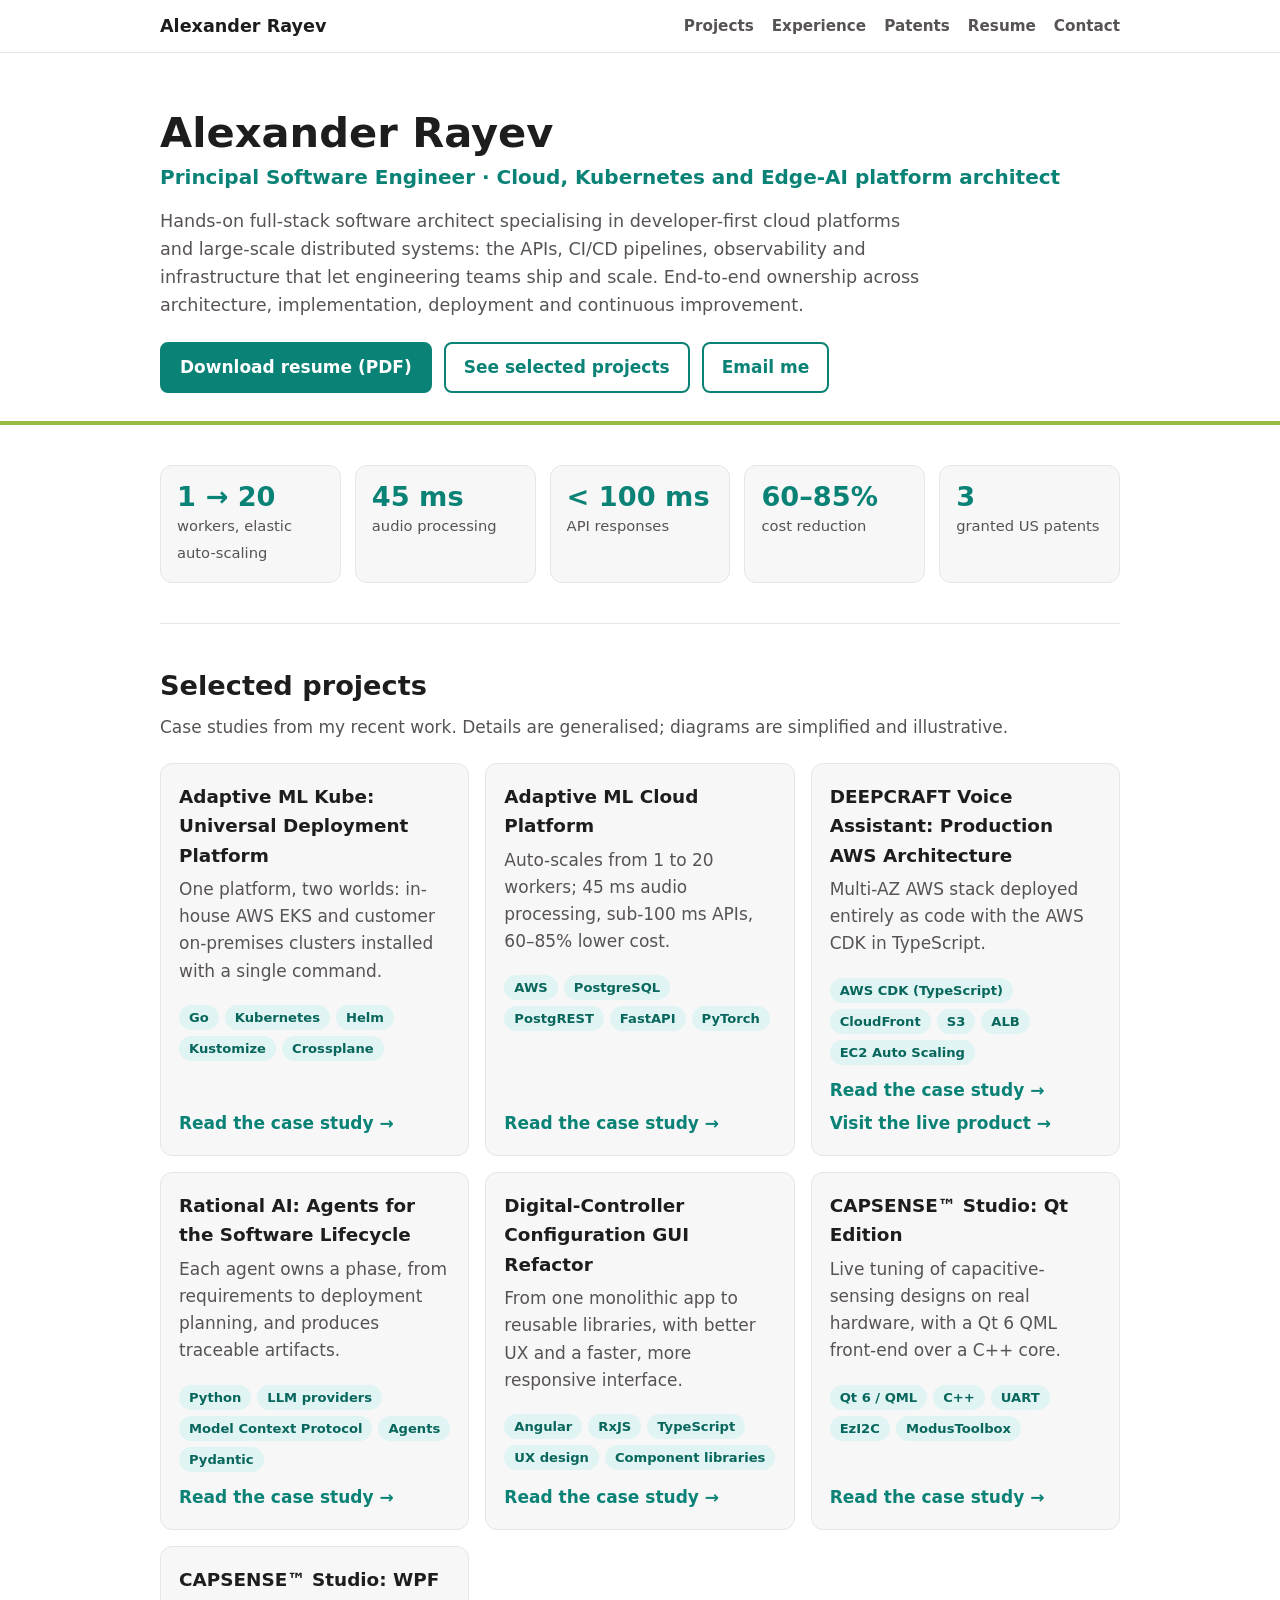
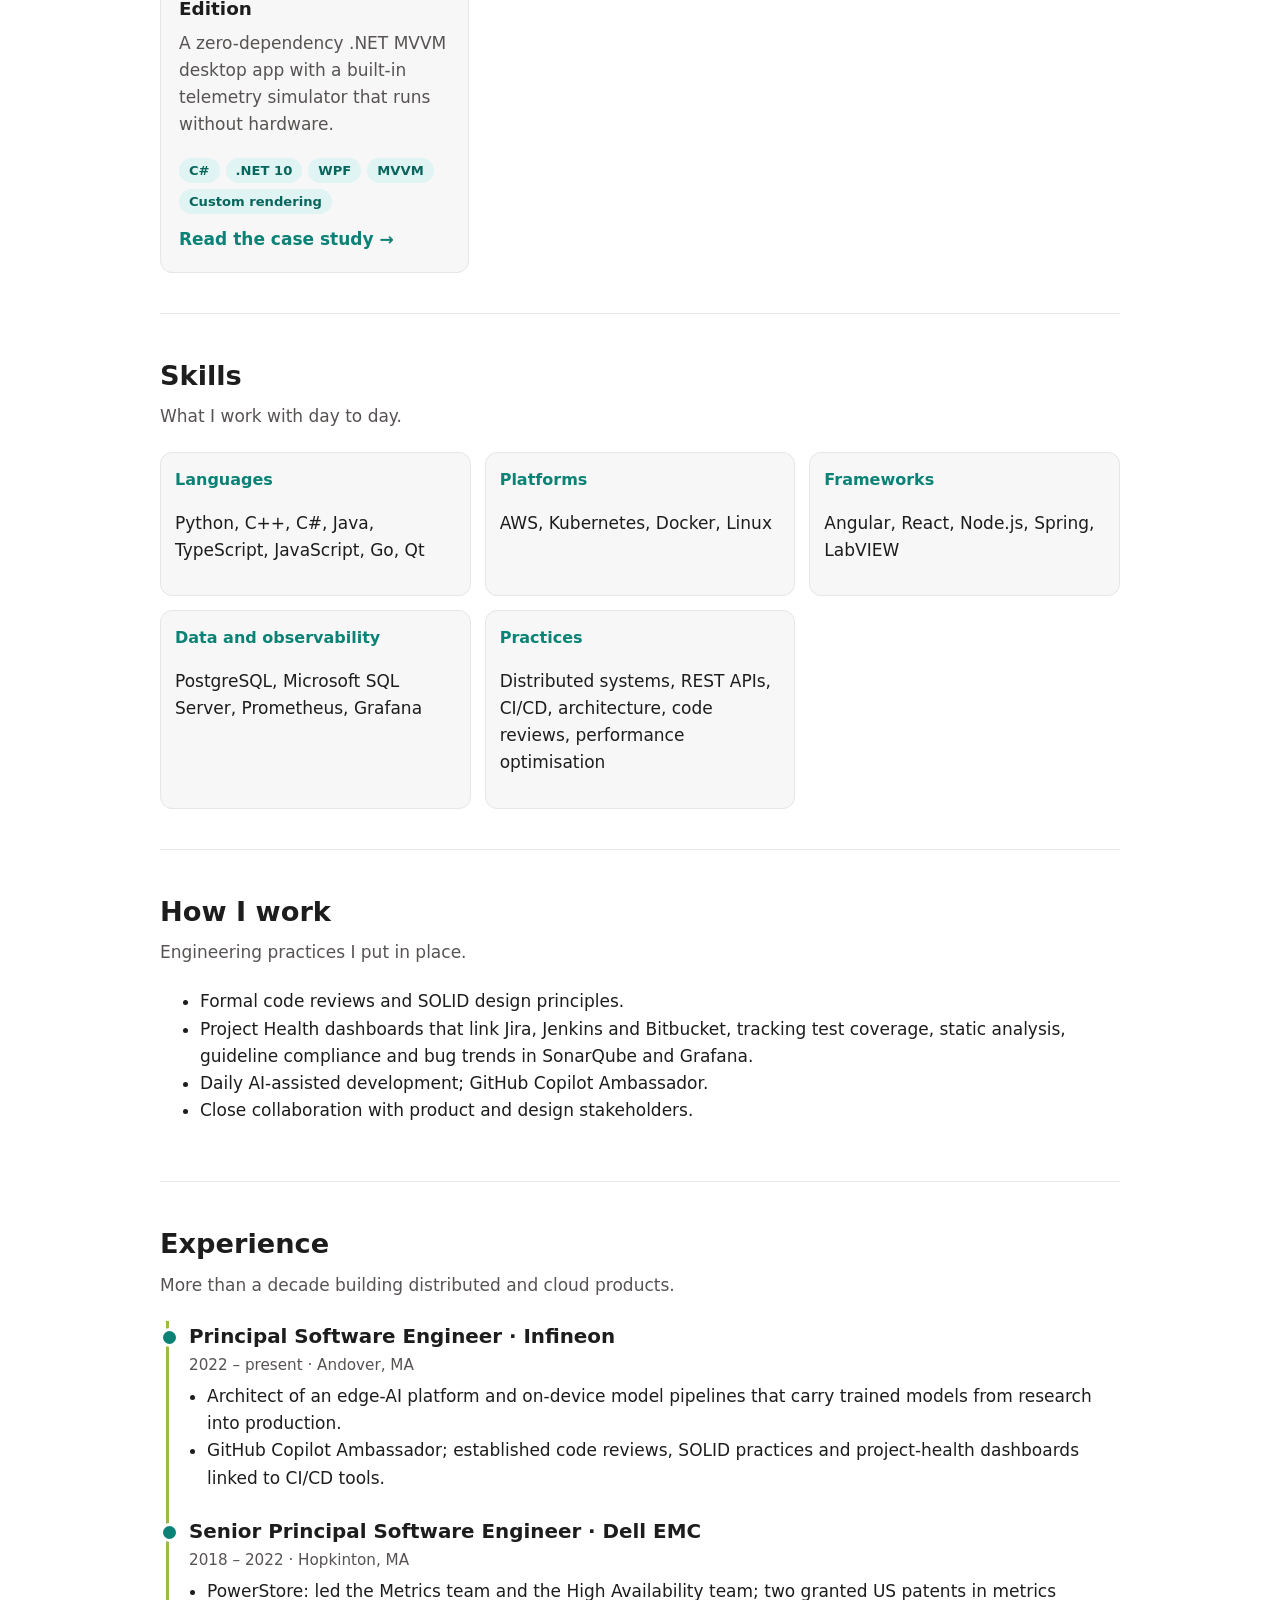
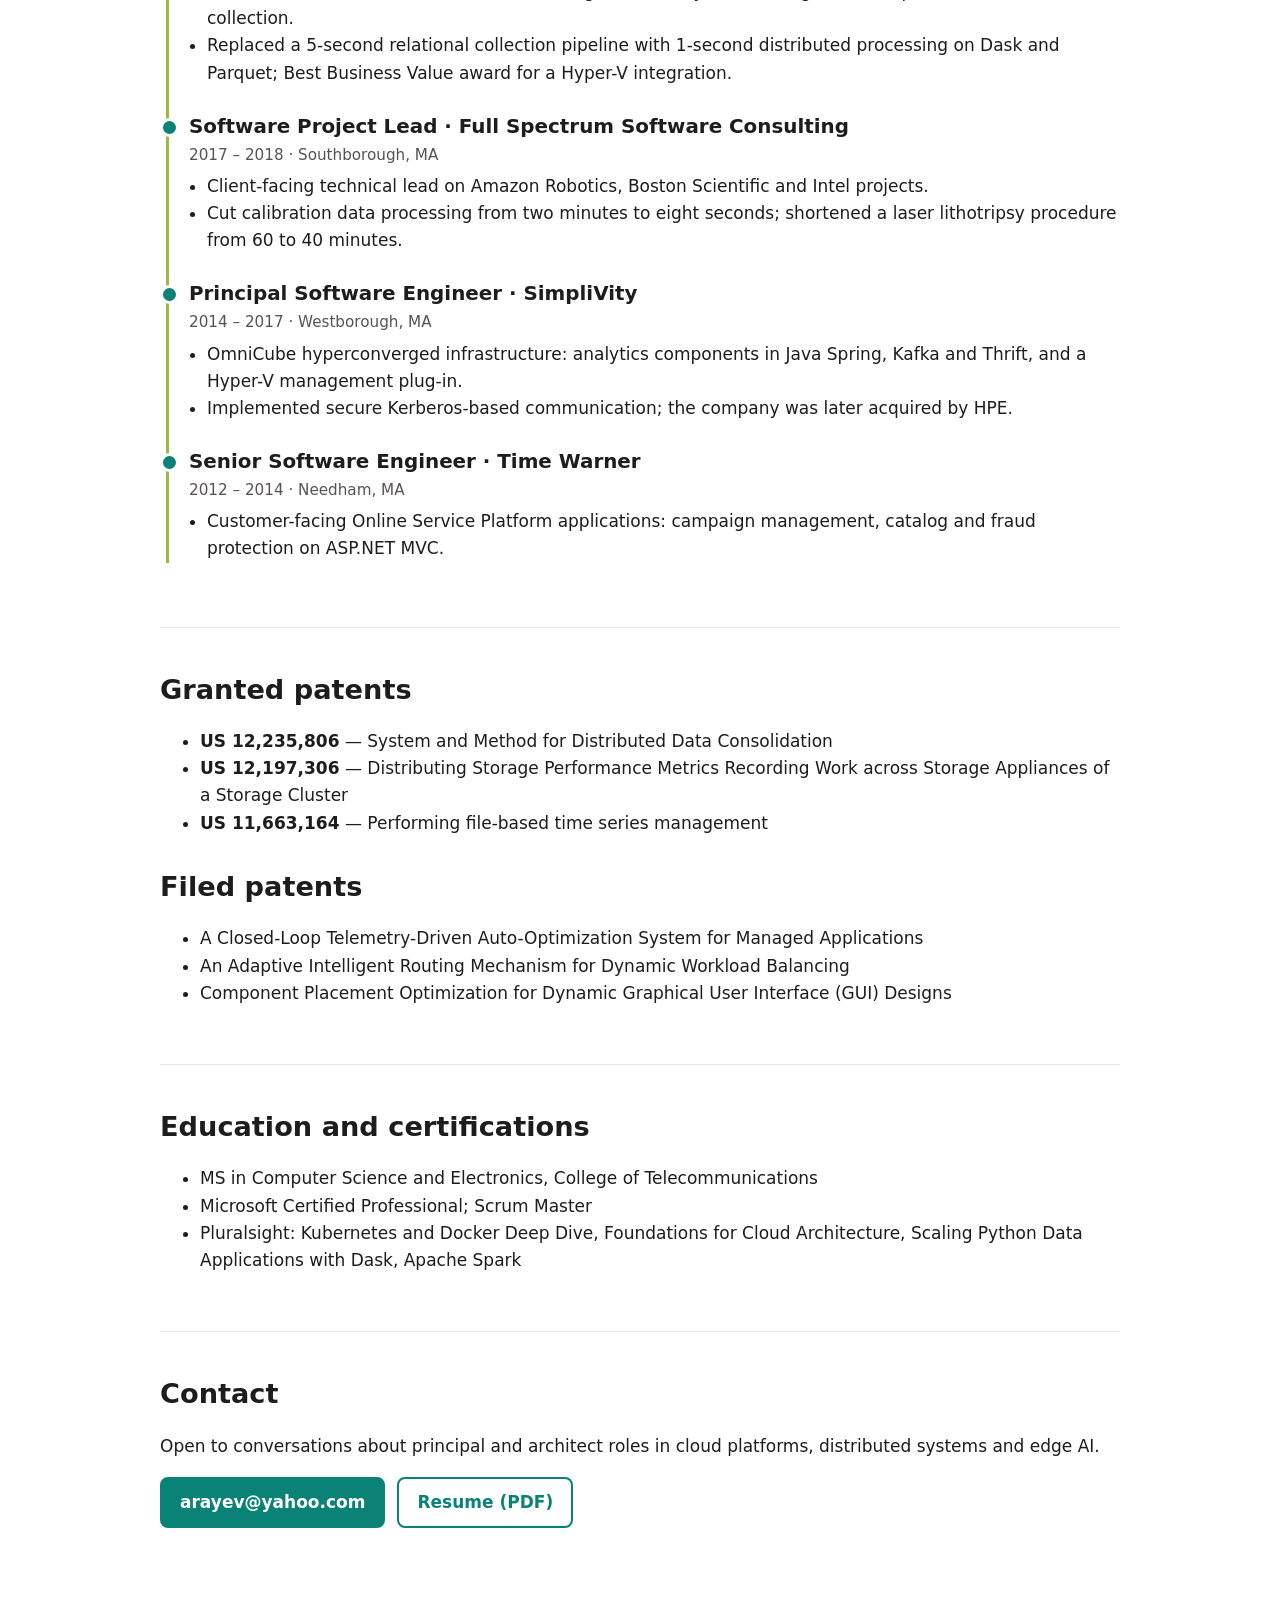
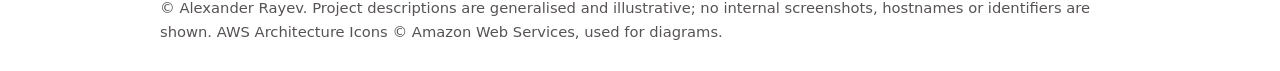
==== index.html @ 29825915 "Add CAPSENSE Studio Qt and WPF case studies Co-authored-by: Copilot <223556219+Copilot@users.noreply" ====
<!doctype html>
<html lang="en"><head><meta charset="utf-8"><meta name="viewport" content="width=device-width,initial-scale=1">
<title>Alexander Rayev | Portfolio</title><meta name="description" content="Portfolio of Alexander Rayev, principal software engineer: cloud, Kubernetes and edge-AI platforms.">
<link rel="stylesheet" href="assets/style.css"></head>
<body><header class="site"><div class="wrap"><a class="brand" href="index.html">Alexander Rayev</a><nav aria-label="Main"><a href="index.html#projects">Projects</a><a href="index.html#experience">Experience</a><a href="index.html#patents">Patents</a><a href="docs/Alexander-Rayev-Resume.pdf">Resume</a><a href="index.html#contact">Contact</a></nav></div></header>

<div class="hero"><div class="wrap"><h1>Alexander Rayev</h1><p class="role">Principal Software Engineer &middot; Cloud, Kubernetes and Edge-AI platform architect</p>
<p class="lead">Hands-on full-stack software architect specialising in developer-first cloud platforms and large-scale distributed systems: the APIs, CI/CD pipelines, observability and infrastructure that let engineering teams ship and scale. End-to-end ownership across architecture, implementation, deployment and continuous improvement.</p>
<div class="btns"><a class="btn primary" href="docs/Alexander-Rayev-Resume.pdf">Download resume (PDF)</a><a class="btn secondary" href="#projects">See selected projects</a><a class="btn secondary" href="mailto:arayev@yahoo.com">Email me</a></div></div></div>
<main class="wrap">
<section aria-label="Highlights"><div class="stats">
<div class="stat"><b>1 &rarr; 20</b><span>workers, elastic auto-scaling</span></div><div class="stat"><b>45 ms</b><span>audio processing</span></div>
<div class="stat"><b>&lt; 100 ms</b><span>API responses</span></div><div class="stat"><b>60–85%</b><span>cost reduction</span></div><div class="stat"><b>3</b><span>granted US patents</span></div></div></section>
<section id="projects"><h2>Selected projects</h2><p class="sub">Case studies from my recent work. Details are generalised; diagrams are simplified and illustrative.</p><div class="cards"><article class="card"><h3>Adaptive ML Kube: Universal Deployment Platform</h3><p>One platform, two worlds: in-house AWS EKS and customer on-premises clusters installed with a single command.</p><div class="chips"><span class="chip">Go</span><span class="chip">Kubernetes</span><span class="chip">Helm</span><span class="chip">Kustomize</span><span class="chip">Crossplane</span></div><a class="more" href="projects/adaptive-ml-kube.html">Read the case study &rarr;</a></article><article class="card"><h3>Adaptive ML Cloud Platform</h3><p>Auto-scales from 1 to 20 workers; 45 ms audio processing, sub-100 ms APIs, 60–85% lower cost.</p><div class="chips"><span class="chip">AWS</span><span class="chip">PostgreSQL</span><span class="chip">PostgREST</span><span class="chip">FastAPI</span><span class="chip">PyTorch</span></div><a class="more" href="projects/adaptive-ml-cloud.html">Read the case study &rarr;</a></article><article class="card"><h3>DEEPCRAFT Voice Assistant: Production AWS Architecture</h3><p>Multi-AZ AWS stack deployed entirely as code with the AWS CDK in TypeScript.</p><div class="chips"><span class="chip">AWS CDK (TypeScript)</span><span class="chip">CloudFront</span><span class="chip">S3</span><span class="chip">ALB</span><span class="chip">EC2 Auto Scaling</span></div><a class="more" href="projects/deepcraft-voice-assistant.html">Read the case study &rarr;</a><a class="more" style="margin-top:6px" href="https://deepcraft-voice-assistant.infineon.com/welcome" target="_blank" rel="noopener">Visit the live product &rarr;</a></article><article class="card"><h3>Rational AI: Agents for the Software Lifecycle</h3><p>Each agent owns a phase, from requirements to deployment planning, and produces traceable artifacts.</p><div class="chips"><span class="chip">Python</span><span class="chip">LLM providers</span><span class="chip">Model Context Protocol</span><span class="chip">Agents</span><span class="chip">Pydantic</span></div><a class="more" href="projects/rational-ai.html">Read the case study &rarr;</a></article><article class="card"><h3>Digital-Controller Configuration GUI Refactor</h3><p>From one monolithic app to reusable libraries, with better UX and a faster, more responsive interface.</p><div class="chips"><span class="chip">Angular</span><span class="chip">RxJS</span><span class="chip">TypeScript</span><span class="chip">UX design</span><span class="chip">Component libraries</span></div><a class="more" href="projects/controller-configuration-gui.html">Read the case study &rarr;</a></article><article class="card"><h3>CAPSENSE&trade; Studio: Qt Edition</h3><p>Live tuning of capacitive-sensing designs on real hardware, with a Qt 6 QML front-end over a C++ core.</p><div class="chips"><span class="chip">Qt 6 / QML</span><span class="chip">C++</span><span class="chip">UART</span><span class="chip">EzI2C</span><span class="chip">ModusToolbox</span></div><a class="more" href="projects/capsense-studio-qt.html">Read the case study &rarr;</a></article><article class="card"><h3>CAPSENSE&trade; Studio: WPF Edition</h3><p>A zero-dependency .NET MVVM desktop app with a built-in telemetry simulator that runs without hardware.</p><div class="chips"><span class="chip">C#</span><span class="chip">.NET 10</span><span class="chip">WPF</span><span class="chip">MVVM</span><span class="chip">Custom rendering</span></div><a class="more" href="projects/capsense-studio-wpf.html">Read the case study &rarr;</a></article></div></section>
<section id="skills"><h2>Skills</h2><p class="sub">What I work with day to day.</p><div class="skills"><div><h3>Languages</h3><p>Python, C++, C#, Java, TypeScript, JavaScript, Go, Qt</p></div><div><h3>Platforms</h3><p>AWS, Kubernetes, Docker, Linux</p></div><div><h3>Frameworks</h3><p>Angular, React, Node.js, Spring, LabVIEW</p></div><div><h3>Data and observability</h3><p>PostgreSQL, Microsoft SQL Server, Prometheus, Grafana</p></div><div><h3>Practices</h3><p>Distributed systems, REST APIs, CI/CD, architecture, code reviews, performance optimisation</p></div></div></section>
<section id="how"><h2>How I work</h2><p class="sub">Engineering practices I put in place.</p><ul>
<li>Formal code reviews and SOLID design principles.</li><li>Project Health dashboards that link Jira, Jenkins and Bitbucket, tracking test coverage, static analysis, guideline compliance and bug trends in SonarQube and Grafana.</li>
<li>Daily AI-assisted development; GitHub Copilot Ambassador.</li><li>Close collaboration with product and design stakeholders.</li></ul></section>
<section id="experience"><h2>Experience</h2><p class="sub">More than a decade building distributed and cloud products.</p><div class="tl"><div class="job"><h3>Principal Software Engineer &middot; Infineon</h3><p class="when">2022 – present &middot; Andover, MA</p><ul><li>Architect of an edge-AI platform and on-device model pipelines that carry trained models from research into production.</li><li>GitHub Copilot Ambassador; established code reviews, SOLID practices and project-health dashboards linked to CI/CD tools.</li></ul></div><div class="job"><h3>Senior Principal Software Engineer &middot; Dell EMC</h3><p class="when">2018 – 2022 &middot; Hopkinton, MA</p><ul><li>PowerStore: led the Metrics team and the High Availability team; two granted US patents in metrics collection.</li><li>Replaced a 5-second relational collection pipeline with 1-second distributed processing on Dask and Parquet; Best Business Value award for a Hyper-V integration.</li></ul></div><div class="job"><h3>Software Project Lead &middot; Full Spectrum Software Consulting</h3><p class="when">2017 – 2018 &middot; Southborough, MA</p><ul><li>Client-facing technical lead on Amazon Robotics, Boston Scientific and Intel projects.</li><li>Cut calibration data processing from two minutes to eight seconds; shortened a laser lithotripsy procedure from 60 to 40 minutes.</li></ul></div><div class="job"><h3>Principal Software Engineer &middot; SimpliVity</h3><p class="when">2014 – 2017 &middot; Westborough, MA</p><ul><li>OmniCube hyperconverged infrastructure: analytics components in Java Spring, Kafka and Thrift, and a Hyper-V management plug-in.</li><li>Implemented secure Kerberos-based communication; the company was later acquired by HPE.</li></ul></div><div class="job"><h3>Senior Software Engineer &middot; Time Warner</h3><p class="when">2012 – 2014 &middot; Needham, MA</p><ul><li>Customer-facing Online Service Platform applications: campaign management, catalog and fraud protection on ASP.NET MVC.</li></ul></div></div></section>
<section id="patents"><h2>Granted patents</h2><ul><li><b>US 12,235,806</b> &mdash; System and Method for Distributed Data Consolidation</li><li><b>US 12,197,306</b> &mdash; Distributing Storage Performance Metrics Recording Work across Storage Appliances of a Storage Cluster</li><li><b>US 11,663,164</b> &mdash; Performing file-based time series management</li></ul>
<h2 style="margin-top:28px">Filed patents</h2><ul><li>A Closed-Loop Telemetry-Driven Auto-Optimization System for Managed Applications</li><li>An Adaptive Intelligent Routing Mechanism for Dynamic Workload Balancing</li><li>Component Placement Optimization for Dynamic Graphical User Interface (GUI) Designs</li></ul></section>
<section id="education"><h2>Education and certifications</h2><ul><li>MS in Computer Science and Electronics, College of Telecommunications</li><li>Microsoft Certified Professional; Scrum Master</li>
<li>Pluralsight: Kubernetes and Docker Deep Dive, Foundations for Cloud Architecture, Scaling Python Data Applications with Dask, Apache Spark</li></ul></section>
<section id="contact" style="border-bottom:none"><h2>Contact</h2><p>Open to conversations about principal and architect roles in cloud platforms, distributed systems and edge AI.</p>
<div class="btns"><a class="btn primary" href="mailto:arayev@yahoo.com">arayev@yahoo.com</a><a class="btn secondary" href="docs/Alexander-Rayev-Resume.pdf">Resume (PDF)</a></div></section></main>
<footer><div class="wrap">&copy; Alexander Rayev. Project descriptions are generalised and illustrative; no internal screenshots, hostnames or identifiers are shown.
 AWS Architecture Icons &copy; Amazon Web Services, used for diagrams.</div></footer></body></html>
---- assets/style.css ----
:root{--bg:#fff;--fg:#1d1d1d;--muted:#575352;--accent:#0a8276;--accent2:#9bba43;--card:#f7f7f7;--line:#e6e6e6;--chip:#dff4f3;--chipfg:#08665c}
@media (prefers-color-scheme:dark){:root{--bg:#10171a;--fg:#e8eceb;--muted:#a7b2b0;--accent:#35c2b3;--accent2:#b7d36a;--card:#172226;--line:#24343a;--chip:#18363a;--chipfg:#8fe0d5}}
*{box-sizing:border-box}html{scroll-behavior:smooth}
body{margin:0;font-family:"Source Sans 3","Segoe UI",system-ui,-apple-system,Roboto,Arial,sans-serif;background:var(--bg);color:var(--fg);line-height:1.6;font-size:17px}
a{color:var(--accent)}a:hover{text-decoration:none}
.wrap{max-width:1000px;margin:0 auto;padding:0 20px}
header.site{position:sticky;top:0;background:var(--bg);border-bottom:1px solid var(--line);z-index:10}
header.site .wrap{display:flex;align-items:center;justify-content:space-between;gap:16px;flex-wrap:wrap;padding-top:12px;padding-bottom:12px}
header.site .brand{font-weight:700;color:var(--fg);text-decoration:none;font-size:1.1rem}
nav a{margin-left:18px;text-decoration:none;color:var(--muted);font-weight:600;font-size:.95rem}nav a:hover{color:var(--accent)}
.hero{padding:56px 0 28px;border-bottom:4px solid var(--accent2)}
.hero h1{font-size:2.6rem;margin:0 0 4px;line-height:1.15}
.hero .role{font-size:1.25rem;color:var(--accent);font-weight:700;margin:0 0 14px}
.hero p.lead{max-width:760px;color:var(--muted);font-size:1.1rem;margin:0 0 22px}
.btns{display:flex;gap:12px;flex-wrap:wrap}
.btn{display:inline-block;padding:10px 18px;border-radius:8px;border:2px solid var(--accent);text-decoration:none;font-weight:700}
.btn.primary{background:var(--accent);color:#fff}.btn.secondary{color:var(--accent)}
section{padding:40px 0;border-bottom:1px solid var(--line)}
section h2{font-size:1.7rem;margin:0 0 6px}section .sub{color:var(--muted);margin:0 0 22px}
.stats{display:grid;grid-template-columns:repeat(auto-fit,minmax(170px,1fr));gap:14px}
.stat{background:var(--card);border:1px solid var(--line);border-radius:12px;padding:16px}
.stat b{display:block;font-size:1.7rem;color:var(--accent);line-height:1.1}.stat span{color:var(--muted);font-size:.92rem}
.cards{display:grid;grid-template-columns:repeat(auto-fit,minmax(290px,1fr));gap:16px}
.card{background:var(--card);border:1px solid var(--line);border-radius:12px;padding:18px;display:flex;flex-direction:column}
.card h3{margin:0 0 6px;font-size:1.15rem}.card p{margin:0 0 12px;color:var(--muted)}
.card a.more{margin-top:auto;font-weight:700;text-decoration:none}
.chips{display:flex;flex-wrap:wrap;gap:6px;margin:8px 0 12px}
.chip{background:var(--chip);color:var(--chipfg);border-radius:999px;padding:2px 10px;font-size:.82rem;font-weight:600}
.skills{display:grid;grid-template-columns:repeat(auto-fit,minmax(240px,1fr));gap:14px}
.skills div{background:var(--card);border:1px solid var(--line);border-radius:12px;padding:14px}.skills h3{margin:0 0 6px;font-size:1rem;color:var(--accent)}
.tl{border-left:3px solid var(--accent2);padding-left:20px;margin-left:6px}
.tl .job{margin-bottom:24px;position:relative}.tl .job:before{content:"";position:absolute;left:-29px;top:7px;width:13px;height:13px;border-radius:50%;background:var(--accent);border:3px solid var(--bg)}
.tl h3{margin:0}.tl .when{color:var(--muted);font-size:.95rem;margin:0 0 6px}.tl ul{margin:6px 0 0 18px;padding:0}
footer{padding:28px 0;color:var(--muted);font-size:.92rem}
.crumbs{padding:22px 0 0;color:var(--muted);font-size:.95rem}
.meta{display:grid;grid-template-columns:repeat(auto-fit,minmax(200px,1fr));gap:12px;margin:18px 0}
.meta div{background:var(--card);border:1px solid var(--line);border-radius:10px;padding:10px 14px}.meta b{display:block;color:var(--accent);font-size:.8rem;text-transform:uppercase;letter-spacing:.06em}
.page h1{font-size:2.1rem;margin:10px 0 4px;line-height:1.2}.page .tag{color:var(--muted);font-size:1.15rem;margin:0}
.page h2{margin-top:34px;font-size:1.4rem}
.page ul{padding-left:22px}.page li{margin-bottom:6px}
.diagram{background:var(--card);border:1px solid var(--line);border-radius:12px;padding:18px;margin:14px 0}
.diagram figcaption{color:var(--muted);font-size:.88rem;margin-top:12px;font-style:italic}
.flow{display:flex;align-items:stretch;gap:10px;flex-wrap:wrap;justify-content:center;margin:8px 0}
.flow.col{flex-direction:column;align-items:center}
.box{border:2px solid var(--accent);border-radius:10px;padding:8px 12px;background:var(--bg);text-align:center;min-width:130px;font-size:.92rem}
.box b{display:block}.box small{color:var(--muted);display:block}
.box.a{border-color:var(--accent)}.box.b{border-color:#be3283}.box.c{border-color:#f97414}.box.d{border-color:var(--accent2)}.box.g{border-color:#7d8998}
.arr{align-self:center;color:var(--muted);font-weight:700;font-size:1.3rem}
.lane{border:1px dashed var(--muted);border-radius:12px;padding:10px;margin:10px 0}
.lane>.lbl{font-size:.75rem;font-weight:700;text-transform:uppercase;letter-spacing:.07em;color:var(--muted);margin-bottom:6px}
.ic{display:flex;flex-direction:column;align-items:center;gap:4px;min-width:96px;text-align:center;font-size:.85rem}.ic img{width:52px;height:52px}.ic span{font-weight:600}.ic small{color:var(--muted);font-size:.75rem}
.two{display:grid;grid-template-columns:1fr 1fr;gap:14px}
@media (max-width:700px){.two{grid-template-columns:1fr}.hero h1{font-size:2.1rem}.arr{transform:rotate(90deg)}nav a{margin-left:12px}}
.pn{display:flex;justify-content:space-between;gap:12px;margin:34px 0 10px;flex-wrap:wrap}
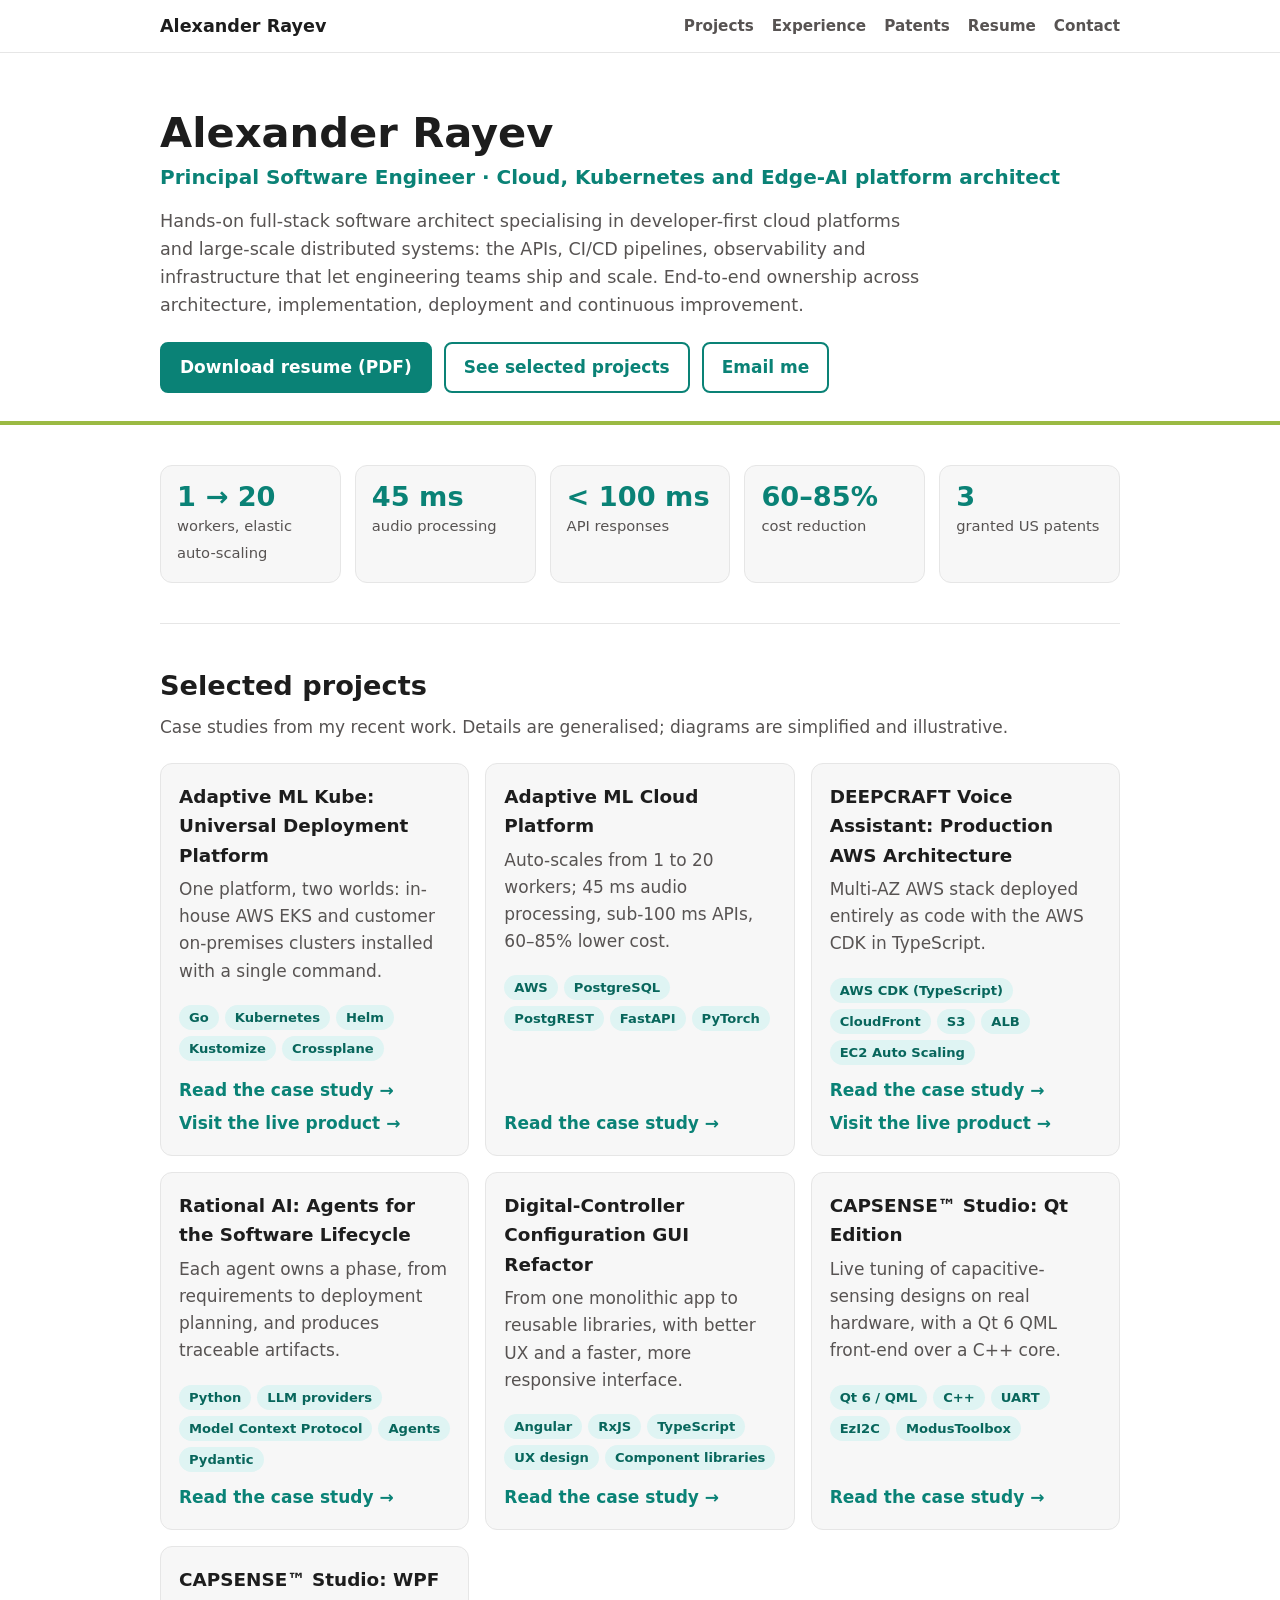
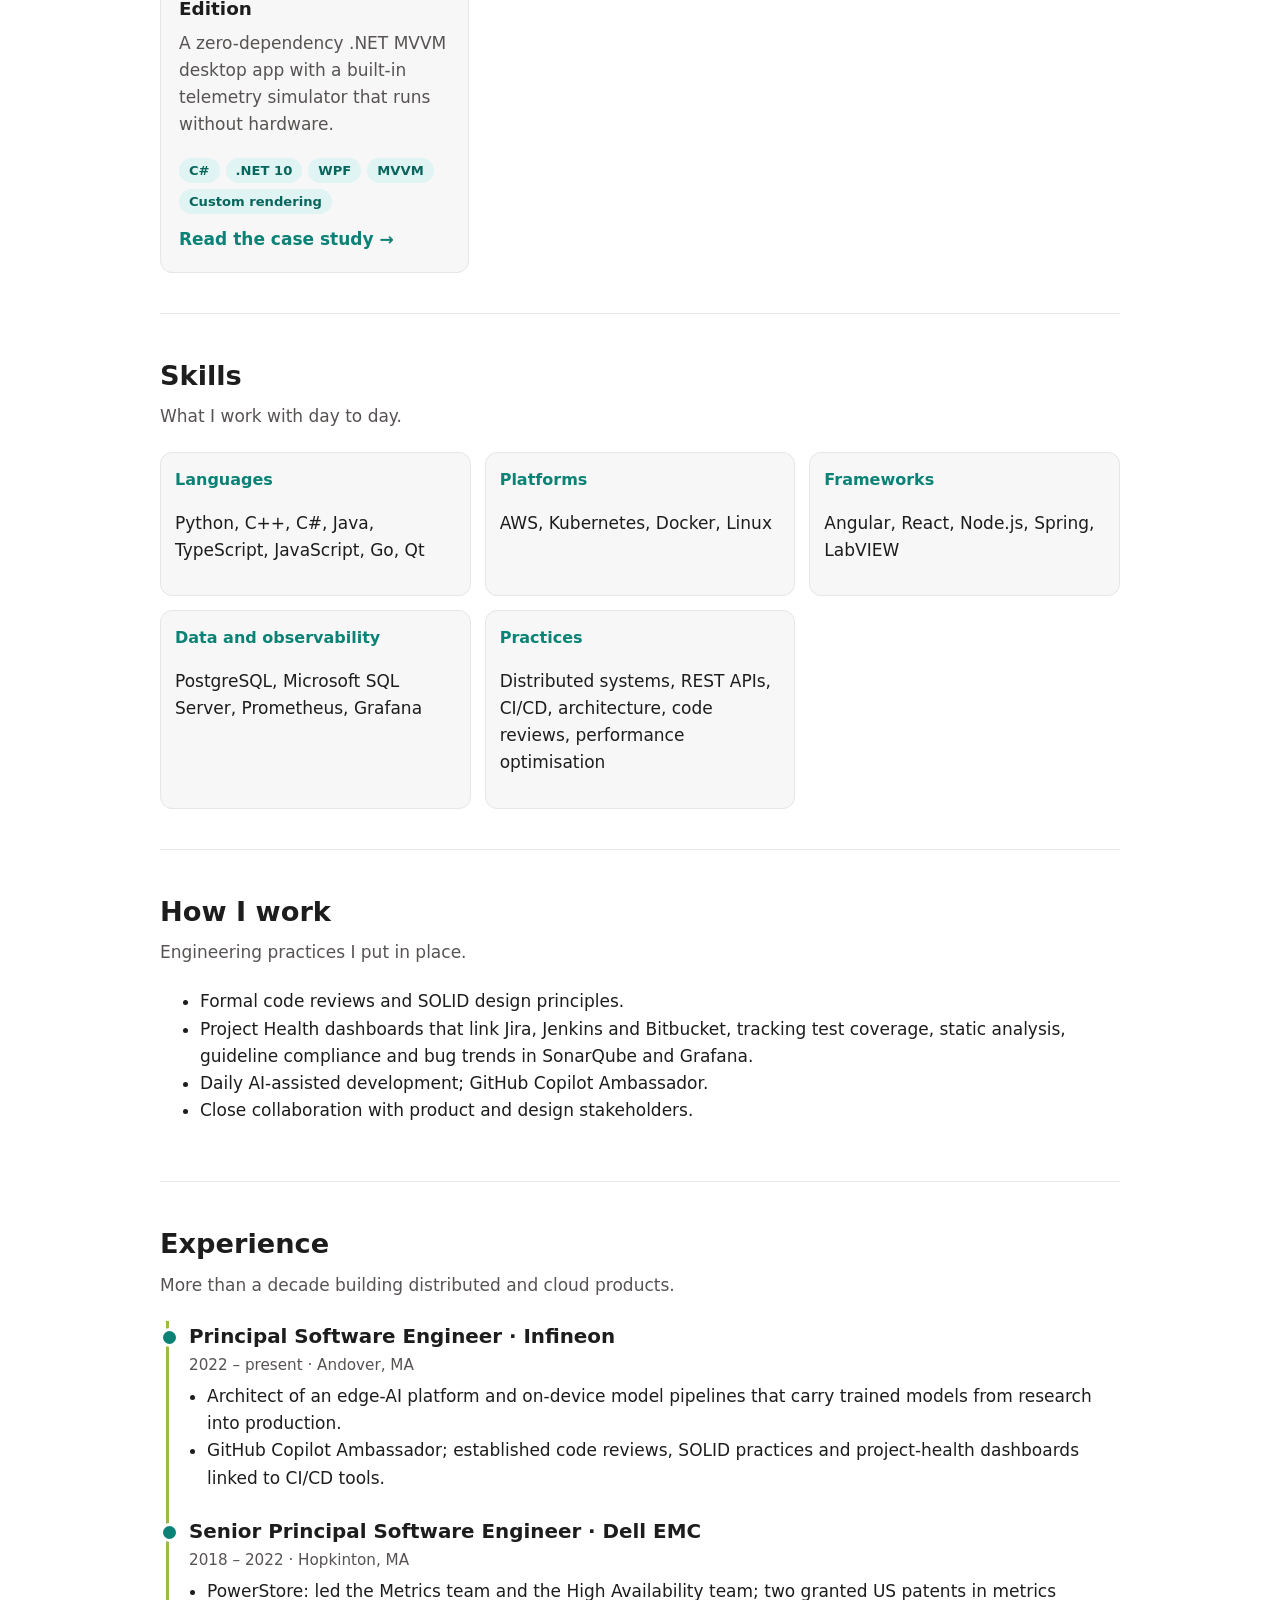
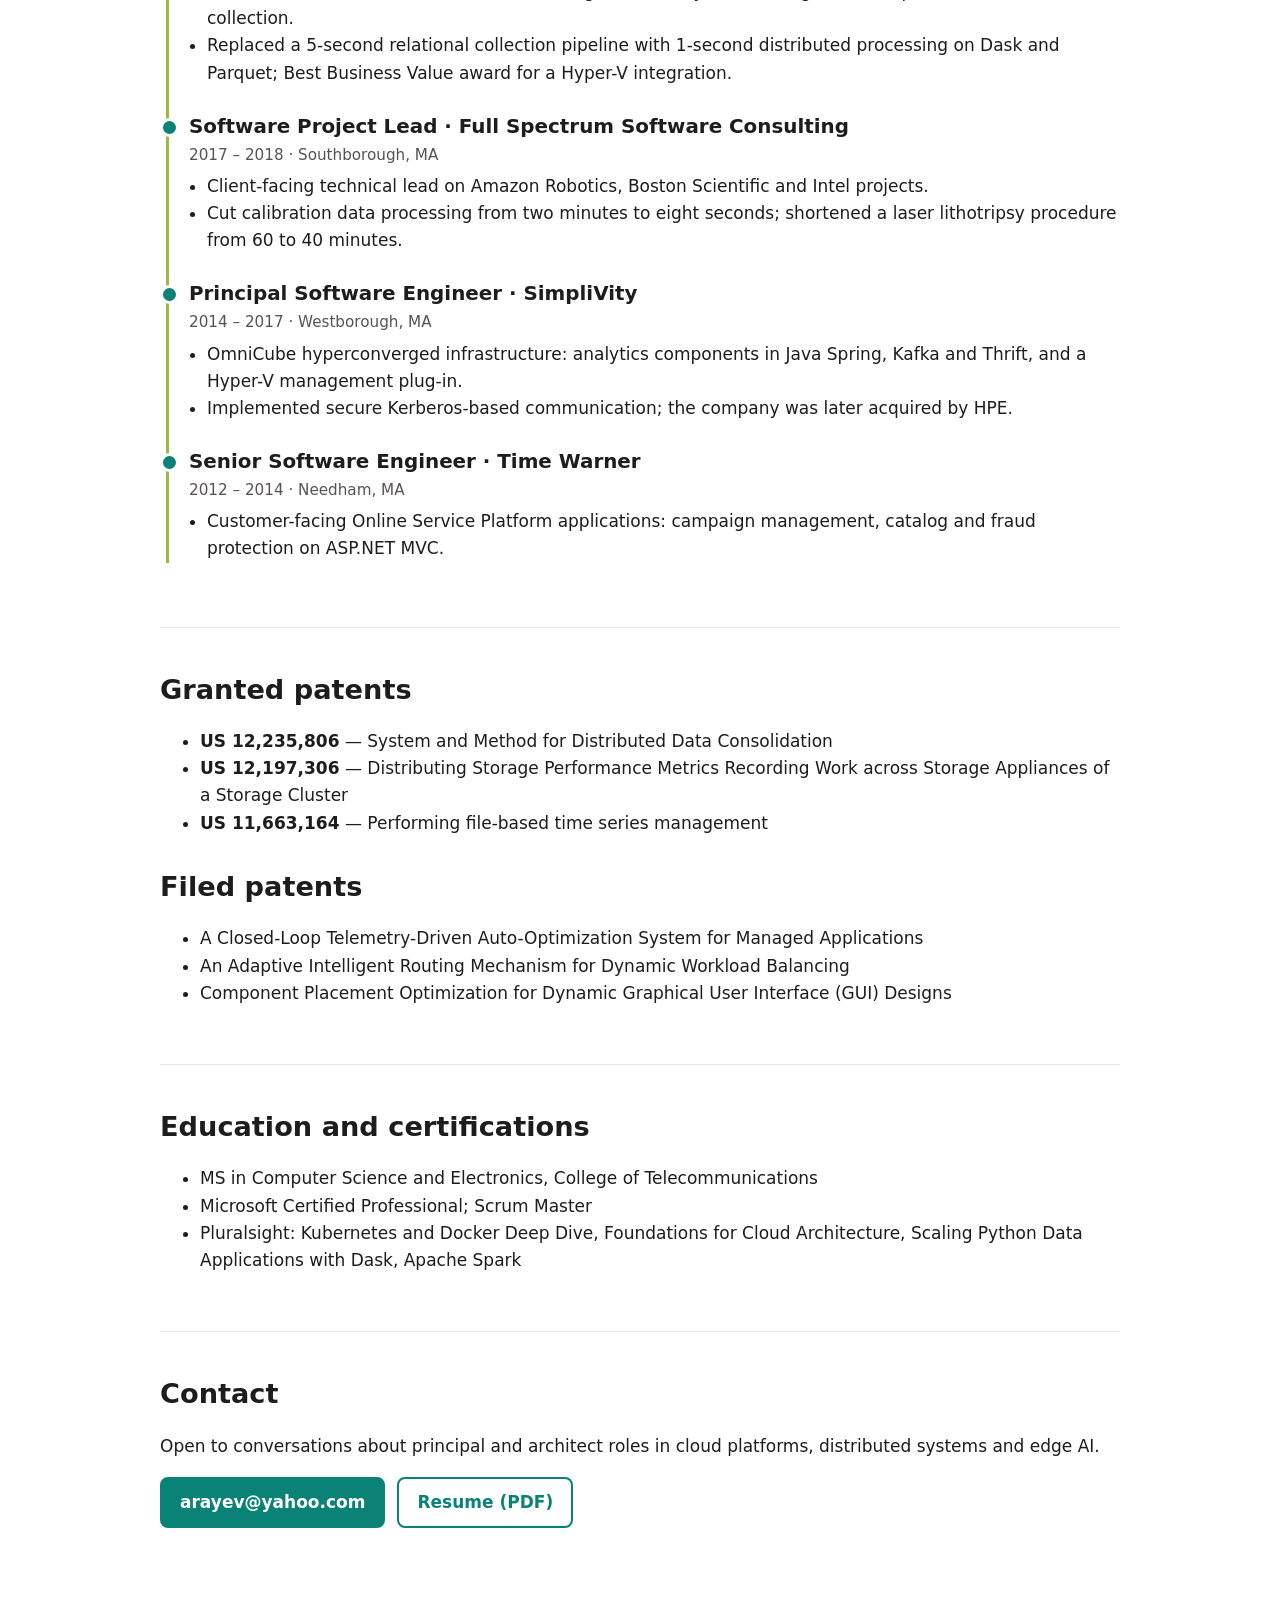
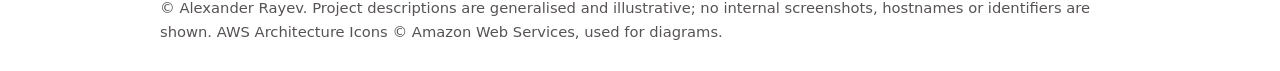
==== commit 297927f0: "Link Infineon/amk latest release as live product for Adaptive ML Kube Co-authored-by: Copilot <22355" ====
--- a/index.html
+++ b/index.html
@@ -11,7 +11,7 @@
 <section aria-label="Highlights"><div class="stats">
 <div class="stat"><b>1 &rarr; 20</b><span>workers, elastic auto-scaling</span></div><div class="stat"><b>45 ms</b><span>audio processing</span></div>
 <div class="stat"><b>&lt; 100 ms</b><span>API responses</span></div><div class="stat"><b>60–85%</b><span>cost reduction</span></div><div class="stat"><b>3</b><span>granted US patents</span></div></div></section>
-<section id="projects"><h2>Selected projects</h2><p class="sub">Case studies from my recent work. Details are generalised; diagrams are simplified and illustrative.</p><div class="cards"><article class="card"><h3>Adaptive ML Kube: Universal Deployment Platform</h3><p>One platform, two worlds: in-house AWS EKS and customer on-premises clusters installed with a single command.</p><div class="chips"><span class="chip">Go</span><span class="chip">Kubernetes</span><span class="chip">Helm</span><span class="chip">Kustomize</span><span class="chip">Crossplane</span></div><a class="more" href="projects/adaptive-ml-kube.html">Read the case study &rarr;</a></article><article class="card"><h3>Adaptive ML Cloud Platform</h3><p>Auto-scales from 1 to 20 workers; 45 ms audio processing, sub-100 ms APIs, 60–85% lower cost.</p><div class="chips"><span class="chip">AWS</span><span class="chip">PostgreSQL</span><span class="chip">PostgREST</span><span class="chip">FastAPI</span><span class="chip">PyTorch</span></div><a class="more" href="projects/adaptive-ml-cloud.html">Read the case study &rarr;</a></article><article class="card"><h3>DEEPCRAFT Voice Assistant: Production AWS Architecture</h3><p>Multi-AZ AWS stack deployed entirely as code with the AWS CDK in TypeScript.</p><div class="chips"><span class="chip">AWS CDK (TypeScript)</span><span class="chip">CloudFront</span><span class="chip">S3</span><span class="chip">ALB</span><span class="chip">EC2 Auto Scaling</span></div><a class="more" href="projects/deepcraft-voice-assistant.html">Read the case study &rarr;</a><a class="more" style="margin-top:6px" href="https://deepcraft-voice-assistant.infineon.com/welcome" target="_blank" rel="noopener">Visit the live product &rarr;</a></article><article class="card"><h3>Rational AI: Agents for the Software Lifecycle</h3><p>Each agent owns a phase, from requirements to deployment planning, and produces traceable artifacts.</p><div class="chips"><span class="chip">Python</span><span class="chip">LLM providers</span><span class="chip">Model Context Protocol</span><span class="chip">Agents</span><span class="chip">Pydantic</span></div><a class="more" href="projects/rational-ai.html">Read the case study &rarr;</a></article><article class="card"><h3>Digital-Controller Configuration GUI Refactor</h3><p>From one monolithic app to reusable libraries, with better UX and a faster, more responsive interface.</p><div class="chips"><span class="chip">Angular</span><span class="chip">RxJS</span><span class="chip">TypeScript</span><span class="chip">UX design</span><span class="chip">Component libraries</span></div><a class="more" href="projects/controller-configuration-gui.html">Read the case study &rarr;</a></article><article class="card"><h3>CAPSENSE&trade; Studio: Qt Edition</h3><p>Live tuning of capacitive-sensing designs on real hardware, with a Qt 6 QML front-end over a C++ core.</p><div class="chips"><span class="chip">Qt 6 / QML</span><span class="chip">C++</span><span class="chip">UART</span><span class="chip">EzI2C</span><span class="chip">ModusToolbox</span></div><a class="more" href="projects/capsense-studio-qt.html">Read the case study &rarr;</a></article><article class="card"><h3>CAPSENSE&trade; Studio: WPF Edition</h3><p>A zero-dependency .NET MVVM desktop app with a built-in telemetry simulator that runs without hardware.</p><div class="chips"><span class="chip">C#</span><span class="chip">.NET 10</span><span class="chip">WPF</span><span class="chip">MVVM</span><span class="chip">Custom rendering</span></div><a class="more" href="projects/capsense-studio-wpf.html">Read the case study &rarr;</a></article></div></section>
+<section id="projects"><h2>Selected projects</h2><p class="sub">Case studies from my recent work. Details are generalised; diagrams are simplified and illustrative.</p><div class="cards"><article class="card"><h3>Adaptive ML Kube: Universal Deployment Platform</h3><p>One platform, two worlds: in-house AWS EKS and customer on-premises clusters installed with a single command.</p><div class="chips"><span class="chip">Go</span><span class="chip">Kubernetes</span><span class="chip">Helm</span><span class="chip">Kustomize</span><span class="chip">Crossplane</span></div><a class="more" href="projects/adaptive-ml-kube.html">Read the case study &rarr;</a><a class="more" style="margin-top:6px" href="https://github.com/Infineon/amk/tree/main/0.1.2" target="_blank" rel="noopener">Visit the live product &rarr;</a></article><article class="card"><h3>Adaptive ML Cloud Platform</h3><p>Auto-scales from 1 to 20 workers; 45 ms audio processing, sub-100 ms APIs, 60–85% lower cost.</p><div class="chips"><span class="chip">AWS</span><span class="chip">PostgreSQL</span><span class="chip">PostgREST</span><span class="chip">FastAPI</span><span class="chip">PyTorch</span></div><a class="more" href="projects/adaptive-ml-cloud.html">Read the case study &rarr;</a></article><article class="card"><h3>DEEPCRAFT Voice Assistant: Production AWS Architecture</h3><p>Multi-AZ AWS stack deployed entirely as code with the AWS CDK in TypeScript.</p><div class="chips"><span class="chip">AWS CDK (TypeScript)</span><span class="chip">CloudFront</span><span class="chip">S3</span><span class="chip">ALB</span><span class="chip">EC2 Auto Scaling</span></div><a class="more" href="projects/deepcraft-voice-assistant.html">Read the case study &rarr;</a><a class="more" style="margin-top:6px" href="https://deepcraft-voice-assistant.infineon.com/welcome" target="_blank" rel="noopener">Visit the live product &rarr;</a></article><article class="card"><h3>Rational AI: Agents for the Software Lifecycle</h3><p>Each agent owns a phase, from requirements to deployment planning, and produces traceable artifacts.</p><div class="chips"><span class="chip">Python</span><span class="chip">LLM providers</span><span class="chip">Model Context Protocol</span><span class="chip">Agents</span><span class="chip">Pydantic</span></div><a class="more" href="projects/rational-ai.html">Read the case study &rarr;</a></article><article class="card"><h3>Digital-Controller Configuration GUI Refactor</h3><p>From one monolithic app to reusable libraries, with better UX and a faster, more responsive interface.</p><div class="chips"><span class="chip">Angular</span><span class="chip">RxJS</span><span class="chip">TypeScript</span><span class="chip">UX design</span><span class="chip">Component libraries</span></div><a class="more" href="projects/controller-configuration-gui.html">Read the case study &rarr;</a></article><article class="card"><h3>CAPSENSE&trade; Studio: Qt Edition</h3><p>Live tuning of capacitive-sensing designs on real hardware, with a Qt 6 QML front-end over a C++ core.</p><div class="chips"><span class="chip">Qt 6 / QML</span><span class="chip">C++</span><span class="chip">UART</span><span class="chip">EzI2C</span><span class="chip">ModusToolbox</span></div><a class="more" href="projects/capsense-studio-qt.html">Read the case study &rarr;</a></article><article class="card"><h3>CAPSENSE&trade; Studio: WPF Edition</h3><p>A zero-dependency .NET MVVM desktop app with a built-in telemetry simulator that runs without hardware.</p><div class="chips"><span class="chip">C#</span><span class="chip">.NET 10</span><span class="chip">WPF</span><span class="chip">MVVM</span><span class="chip">Custom rendering</span></div><a class="more" href="projects/capsense-studio-wpf.html">Read the case study &rarr;</a></article></div></section>
 <section id="skills"><h2>Skills</h2><p class="sub">What I work with day to day.</p><div class="skills"><div><h3>Languages</h3><p>Python, C++, C#, Java, TypeScript, JavaScript, Go, Qt</p></div><div><h3>Platforms</h3><p>AWS, Kubernetes, Docker, Linux</p></div><div><h3>Frameworks</h3><p>Angular, React, Node.js, Spring, LabVIEW</p></div><div><h3>Data and observability</h3><p>PostgreSQL, Microsoft SQL Server, Prometheus, Grafana</p></div><div><h3>Practices</h3><p>Distributed systems, REST APIs, CI/CD, architecture, code reviews, performance optimisation</p></div></div></section>
 <section id="how"><h2>How I work</h2><p class="sub">Engineering practices I put in place.</p><ul>
 <li>Formal code reviews and SOLID design principles.</li><li>Project Health dashboards that link Jira, Jenkins and Bitbucket, tracking test coverage, static analysis, guideline compliance and bug trends in SonarQube and Grafana.</li>
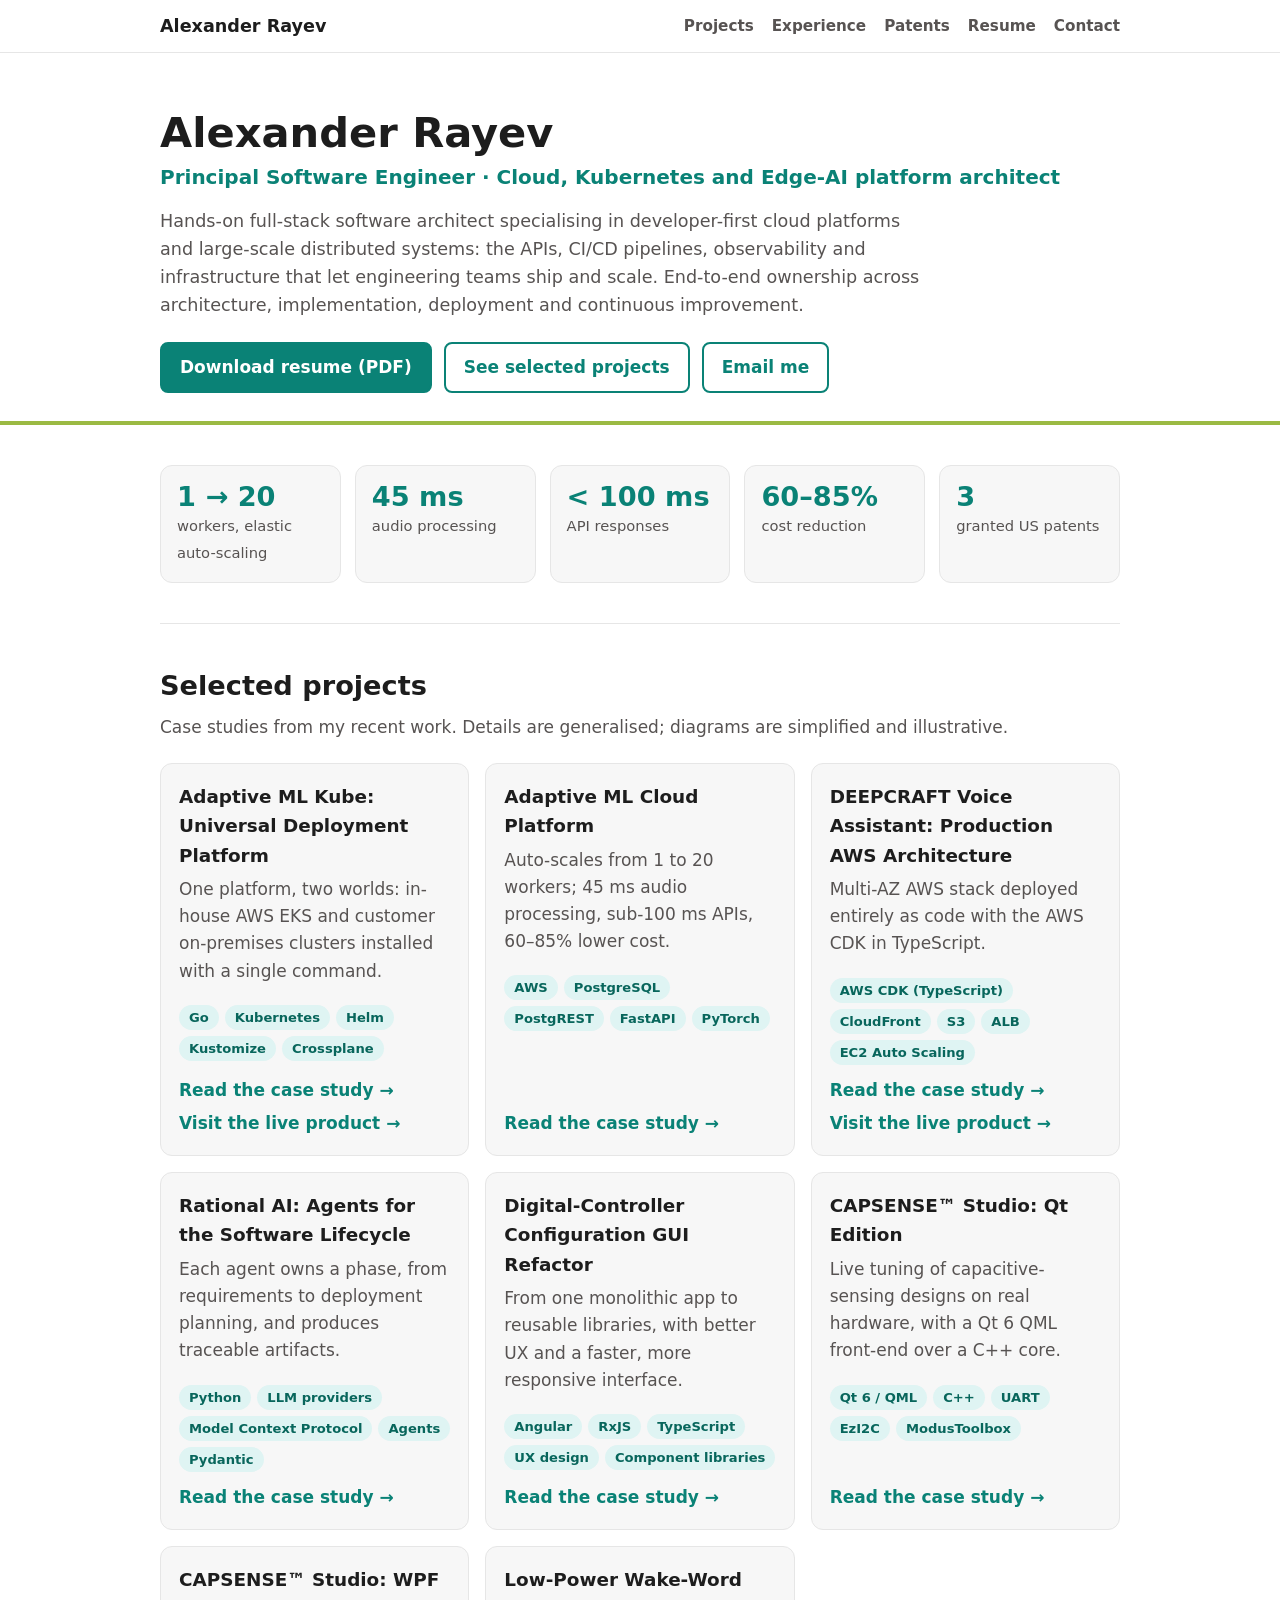
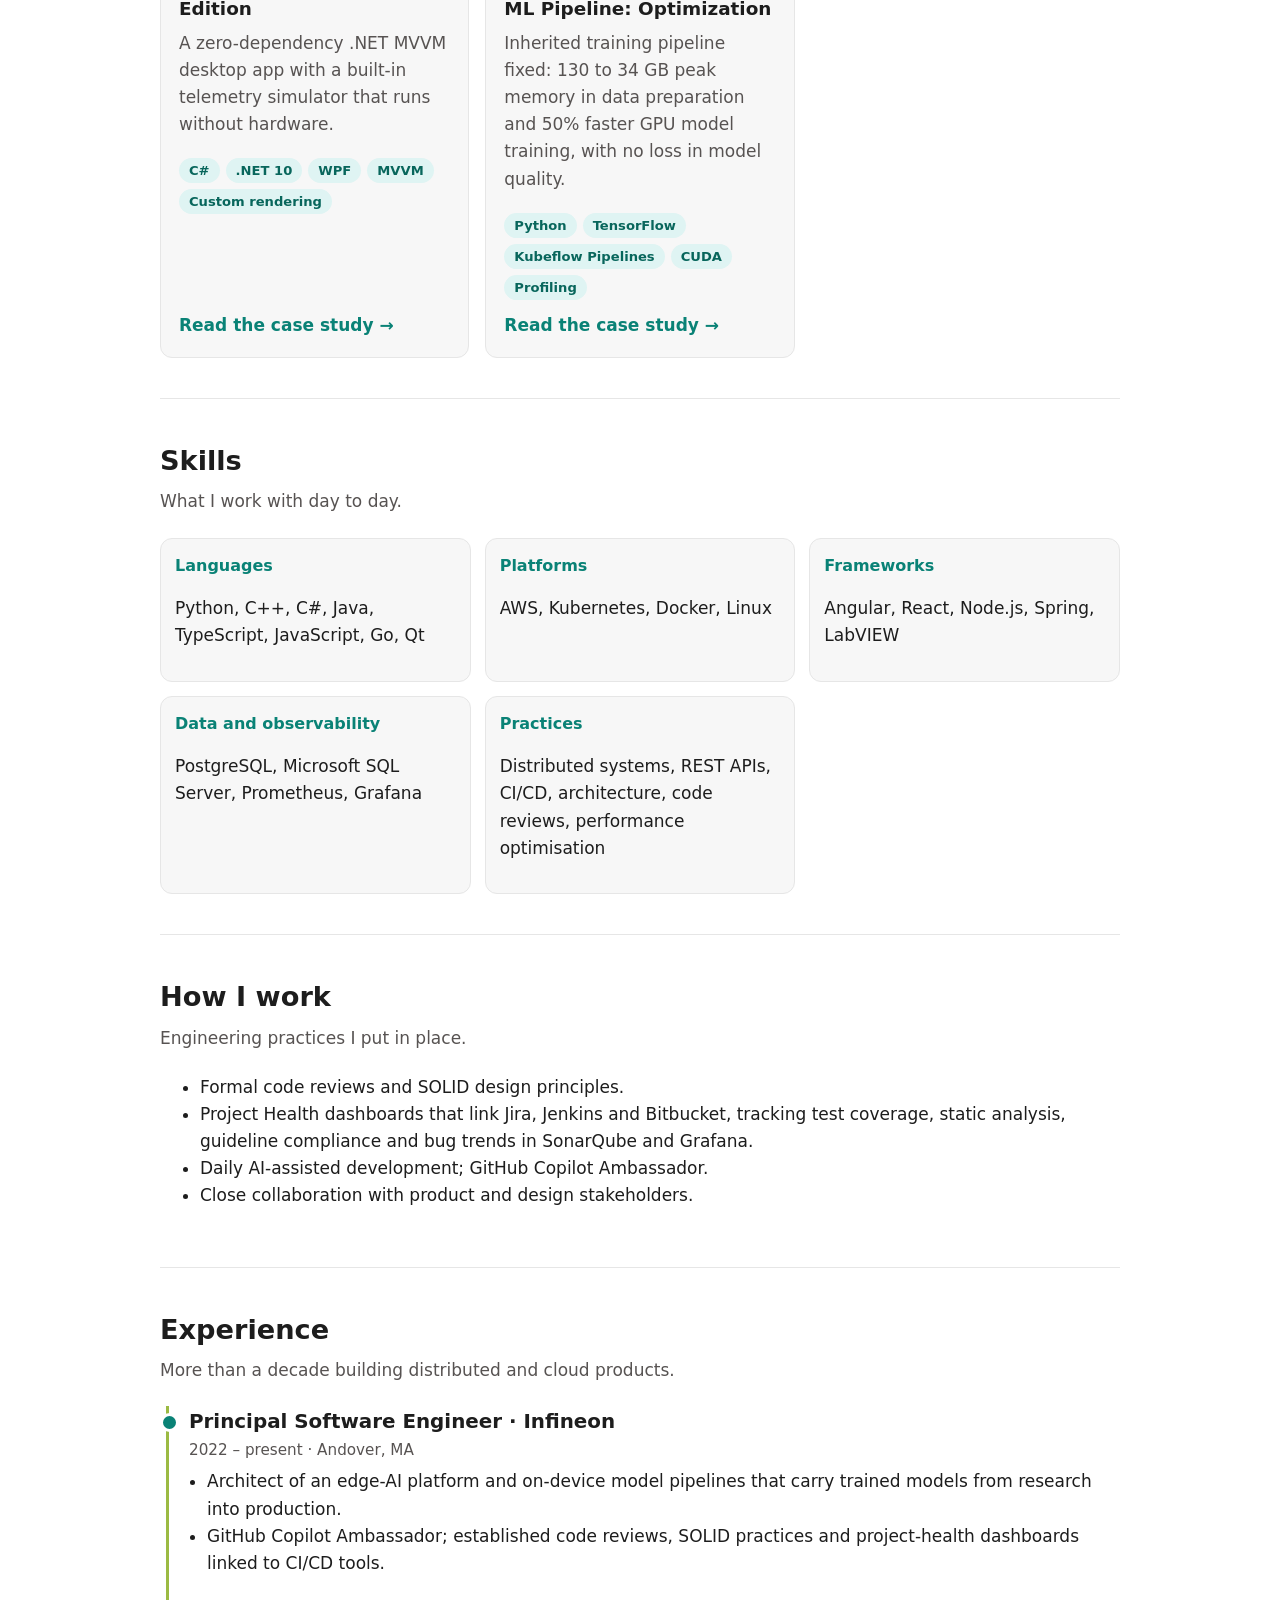
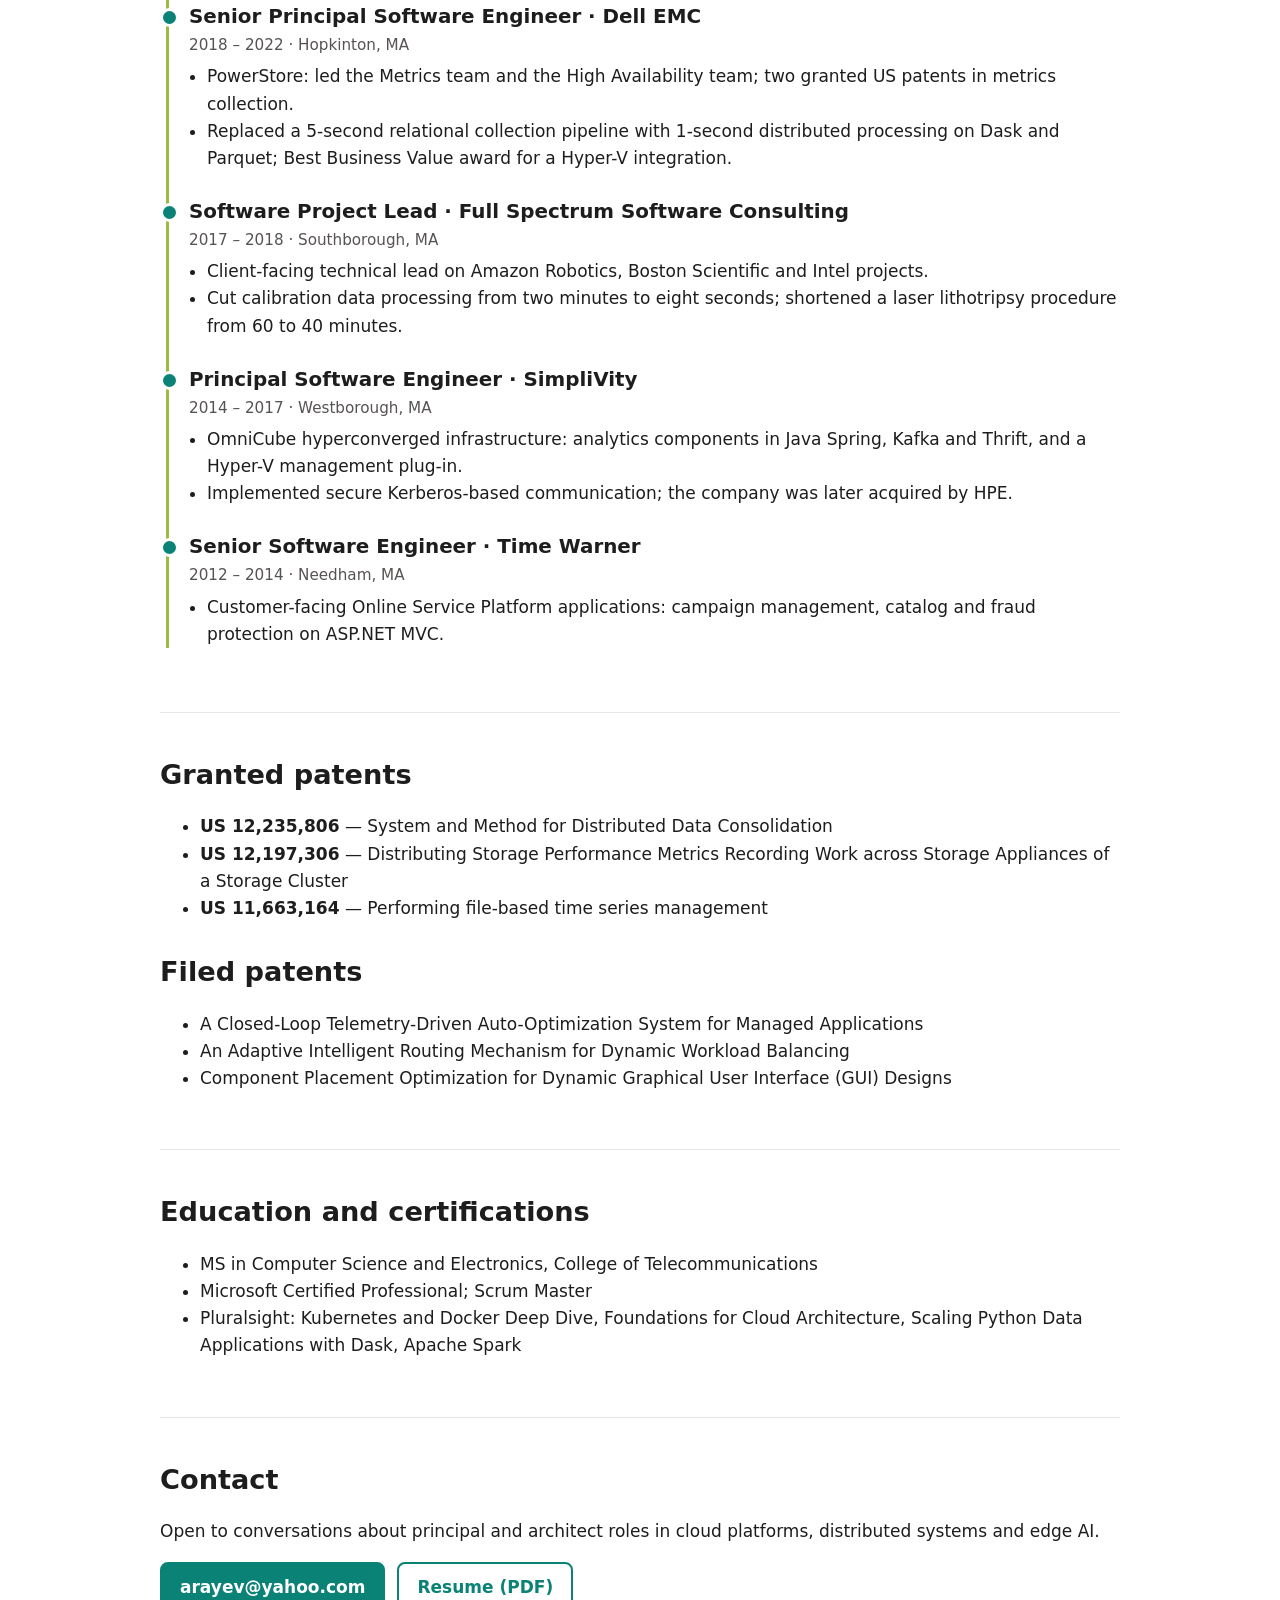
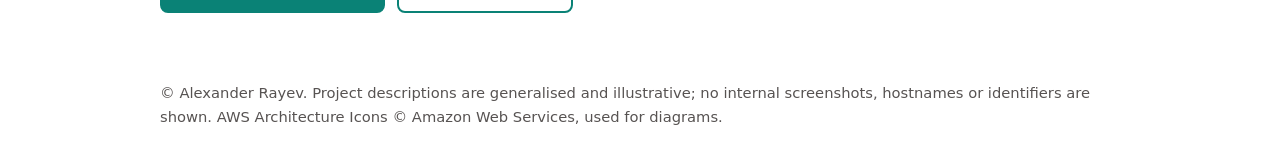
==== commit be7cd416: "Add low-power wake-word ML pipeline optimization case study Co-authored-by: Copilot <223556219+Copil" ====
--- a/index.html
+++ b/index.html
@@ -11,7 +11,7 @@
 <section aria-label="Highlights"><div class="stats">
 <div class="stat"><b>1 &rarr; 20</b><span>workers, elastic auto-scaling</span></div><div class="stat"><b>45 ms</b><span>audio processing</span></div>
 <div class="stat"><b>&lt; 100 ms</b><span>API responses</span></div><div class="stat"><b>60–85%</b><span>cost reduction</span></div><div class="stat"><b>3</b><span>granted US patents</span></div></div></section>
-<section id="projects"><h2>Selected projects</h2><p class="sub">Case studies from my recent work. Details are generalised; diagrams are simplified and illustrative.</p><div class="cards"><article class="card"><h3>Adaptive ML Kube: Universal Deployment Platform</h3><p>One platform, two worlds: in-house AWS EKS and customer on-premises clusters installed with a single command.</p><div class="chips"><span class="chip">Go</span><span class="chip">Kubernetes</span><span class="chip">Helm</span><span class="chip">Kustomize</span><span class="chip">Crossplane</span></div><a class="more" href="projects/adaptive-ml-kube.html">Read the case study &rarr;</a><a class="more" style="margin-top:6px" href="https://github.com/Infineon/amk/tree/main/0.1.2" target="_blank" rel="noopener">Visit the live product &rarr;</a></article><article class="card"><h3>Adaptive ML Cloud Platform</h3><p>Auto-scales from 1 to 20 workers; 45 ms audio processing, sub-100 ms APIs, 60–85% lower cost.</p><div class="chips"><span class="chip">AWS</span><span class="chip">PostgreSQL</span><span class="chip">PostgREST</span><span class="chip">FastAPI</span><span class="chip">PyTorch</span></div><a class="more" href="projects/adaptive-ml-cloud.html">Read the case study &rarr;</a></article><article class="card"><h3>DEEPCRAFT Voice Assistant: Production AWS Architecture</h3><p>Multi-AZ AWS stack deployed entirely as code with the AWS CDK in TypeScript.</p><div class="chips"><span class="chip">AWS CDK (TypeScript)</span><span class="chip">CloudFront</span><span class="chip">S3</span><span class="chip">ALB</span><span class="chip">EC2 Auto Scaling</span></div><a class="more" href="projects/deepcraft-voice-assistant.html">Read the case study &rarr;</a><a class="more" style="margin-top:6px" href="https://deepcraft-voice-assistant.infineon.com/welcome" target="_blank" rel="noopener">Visit the live product &rarr;</a></article><article class="card"><h3>Rational AI: Agents for the Software Lifecycle</h3><p>Each agent owns a phase, from requirements to deployment planning, and produces traceable artifacts.</p><div class="chips"><span class="chip">Python</span><span class="chip">LLM providers</span><span class="chip">Model Context Protocol</span><span class="chip">Agents</span><span class="chip">Pydantic</span></div><a class="more" href="projects/rational-ai.html">Read the case study &rarr;</a></article><article class="card"><h3>Digital-Controller Configuration GUI Refactor</h3><p>From one monolithic app to reusable libraries, with better UX and a faster, more responsive interface.</p><div class="chips"><span class="chip">Angular</span><span class="chip">RxJS</span><span class="chip">TypeScript</span><span class="chip">UX design</span><span class="chip">Component libraries</span></div><a class="more" href="projects/controller-configuration-gui.html">Read the case study &rarr;</a></article><article class="card"><h3>CAPSENSE&trade; Studio: Qt Edition</h3><p>Live tuning of capacitive-sensing designs on real hardware, with a Qt 6 QML front-end over a C++ core.</p><div class="chips"><span class="chip">Qt 6 / QML</span><span class="chip">C++</span><span class="chip">UART</span><span class="chip">EzI2C</span><span class="chip">ModusToolbox</span></div><a class="more" href="projects/capsense-studio-qt.html">Read the case study &rarr;</a></article><article class="card"><h3>CAPSENSE&trade; Studio: WPF Edition</h3><p>A zero-dependency .NET MVVM desktop app with a built-in telemetry simulator that runs without hardware.</p><div class="chips"><span class="chip">C#</span><span class="chip">.NET 10</span><span class="chip">WPF</span><span class="chip">MVVM</span><span class="chip">Custom rendering</span></div><a class="more" href="projects/capsense-studio-wpf.html">Read the case study &rarr;</a></article></div></section>
+<section id="projects"><h2>Selected projects</h2><p class="sub">Case studies from my recent work. Details are generalised; diagrams are simplified and illustrative.</p><div class="cards"><article class="card"><h3>Adaptive ML Kube: Universal Deployment Platform</h3><p>One platform, two worlds: in-house AWS EKS and customer on-premises clusters installed with a single command.</p><div class="chips"><span class="chip">Go</span><span class="chip">Kubernetes</span><span class="chip">Helm</span><span class="chip">Kustomize</span><span class="chip">Crossplane</span></div><a class="more" href="projects/adaptive-ml-kube.html">Read the case study &rarr;</a><a class="more" style="margin-top:6px" href="https://github.com/Infineon/amk/tree/main/0.1.2" target="_blank" rel="noopener">Visit the live product &rarr;</a></article><article class="card"><h3>Adaptive ML Cloud Platform</h3><p>Auto-scales from 1 to 20 workers; 45 ms audio processing, sub-100 ms APIs, 60–85% lower cost.</p><div class="chips"><span class="chip">AWS</span><span class="chip">PostgreSQL</span><span class="chip">PostgREST</span><span class="chip">FastAPI</span><span class="chip">PyTorch</span></div><a class="more" href="projects/adaptive-ml-cloud.html">Read the case study &rarr;</a></article><article class="card"><h3>DEEPCRAFT Voice Assistant: Production AWS Architecture</h3><p>Multi-AZ AWS stack deployed entirely as code with the AWS CDK in TypeScript.</p><div class="chips"><span class="chip">AWS CDK (TypeScript)</span><span class="chip">CloudFront</span><span class="chip">S3</span><span class="chip">ALB</span><span class="chip">EC2 Auto Scaling</span></div><a class="more" href="projects/deepcraft-voice-assistant.html">Read the case study &rarr;</a><a class="more" style="margin-top:6px" href="https://deepcraft-voice-assistant.infineon.com/welcome" target="_blank" rel="noopener">Visit the live product &rarr;</a></article><article class="card"><h3>Rational AI: Agents for the Software Lifecycle</h3><p>Each agent owns a phase, from requirements to deployment planning, and produces traceable artifacts.</p><div class="chips"><span class="chip">Python</span><span class="chip">LLM providers</span><span class="chip">Model Context Protocol</span><span class="chip">Agents</span><span class="chip">Pydantic</span></div><a class="more" href="projects/rational-ai.html">Read the case study &rarr;</a></article><article class="card"><h3>Digital-Controller Configuration GUI Refactor</h3><p>From one monolithic app to reusable libraries, with better UX and a faster, more responsive interface.</p><div class="chips"><span class="chip">Angular</span><span class="chip">RxJS</span><span class="chip">TypeScript</span><span class="chip">UX design</span><span class="chip">Component libraries</span></div><a class="more" href="projects/controller-configuration-gui.html">Read the case study &rarr;</a></article><article class="card"><h3>CAPSENSE&trade; Studio: Qt Edition</h3><p>Live tuning of capacitive-sensing designs on real hardware, with a Qt 6 QML front-end over a C++ core.</p><div class="chips"><span class="chip">Qt 6 / QML</span><span class="chip">C++</span><span class="chip">UART</span><span class="chip">EzI2C</span><span class="chip">ModusToolbox</span></div><a class="more" href="projects/capsense-studio-qt.html">Read the case study &rarr;</a></article><article class="card"><h3>CAPSENSE&trade; Studio: WPF Edition</h3><p>A zero-dependency .NET MVVM desktop app with a built-in telemetry simulator that runs without hardware.</p><div class="chips"><span class="chip">C#</span><span class="chip">.NET 10</span><span class="chip">WPF</span><span class="chip">MVVM</span><span class="chip">Custom rendering</span></div><a class="more" href="projects/capsense-studio-wpf.html">Read the case study &rarr;</a></article><article class="card"><h3>Low-Power Wake-Word ML Pipeline: Optimization</h3><p>Inherited training pipeline fixed: 130 to 34 GB peak memory in data preparation and 50% faster GPU model training, with no loss in model quality.</p><div class="chips"><span class="chip">Python</span><span class="chip">TensorFlow</span><span class="chip">Kubeflow Pipelines</span><span class="chip">CUDA</span><span class="chip">Profiling</span></div><a class="more" href="projects/wake-word-ml-pipeline.html">Read the case study &rarr;</a></article></div></section>
 <section id="skills"><h2>Skills</h2><p class="sub">What I work with day to day.</p><div class="skills"><div><h3>Languages</h3><p>Python, C++, C#, Java, TypeScript, JavaScript, Go, Qt</p></div><div><h3>Platforms</h3><p>AWS, Kubernetes, Docker, Linux</p></div><div><h3>Frameworks</h3><p>Angular, React, Node.js, Spring, LabVIEW</p></div><div><h3>Data and observability</h3><p>PostgreSQL, Microsoft SQL Server, Prometheus, Grafana</p></div><div><h3>Practices</h3><p>Distributed systems, REST APIs, CI/CD, architecture, code reviews, performance optimisation</p></div></div></section>
 <section id="how"><h2>How I work</h2><p class="sub">Engineering practices I put in place.</p><ul>
 <li>Formal code reviews and SOLID design principles.</li><li>Project Health dashboards that link Jira, Jenkins and Bitbucket, tracking test coverage, static analysis, guideline compliance and bug trends in SonarQube and Grafana.</li>
--- a/assets/style.css
+++ b/assets/style.css
@@ -52,3 +52,16 @@
 .two{display:grid;grid-template-columns:1fr 1fr;gap:14px}
 @media (max-width:700px){.two{grid-template-columns:1fr}.hero h1{font-size:2.1rem}.arr{transform:rotate(90deg)}nav a{margin-left:12px}}
 .pn{display:flex;justify-content:space-between;gap:12px;margin:34px 0 10px;flex-wrap:wrap}
+.bars{margin:6px 0 2px}.bars h3{font-size:1.05rem;margin:0 0 4px}.bars .note{color:var(--muted);font-size:.88rem;margin:0 0 10px}
+.brow{display:grid;grid-template-columns:minmax(110px,220px) 1fr;gap:10px;align-items:center;margin:5px 0;font-size:.92rem}
+.brow .trk{display:flex;align-items:center;gap:8px}
+.bar{height:20px;border-radius:5px;background:var(--accent);min-width:3px;flex:none}
+.bar.old{background:#7d8998}.bar.warn{background:#f97414}.bar.proj{background:repeating-linear-gradient(45deg,var(--accent),var(--accent) 6px,transparent 6px,transparent 10px);border:1px solid var(--accent)}
+.brow .v{color:var(--muted);font-variant-numeric:tabular-nums;white-space:nowrap}
+.legend{display:flex;gap:14px;flex-wrap:wrap;font-size:.85rem;color:var(--muted);margin-top:8px}.legend i{display:inline-block;width:12px;height:12px;border-radius:3px;margin-right:5px;vertical-align:-1px}
+.shot{background:#fff;border-radius:8px;padding:4px;border:1px solid var(--line)}.shot img{display:block;width:100%;height:auto}
+.kpis{display:grid;grid-template-columns:repeat(auto-fit,minmax(180px,1fr));gap:12px;margin:18px 0}
+.kpis div{background:var(--card);border:1px solid var(--line);border-radius:12px;padding:14px}.kpis b{display:block;font-size:1.6rem;color:var(--accent);line-height:1.1}.kpis span{color:var(--muted);font-size:.9rem}
+@media (max-width:700px){.brow{grid-template-columns:1fr;gap:2px}}
+.tight .flow{flex-wrap:nowrap;gap:6px}.tight .box{min-width:0;padding:8px 8px}.tight .arr{font-size:1.1rem}
+@media (max-width:700px){.tight .flow{flex-wrap:wrap}}
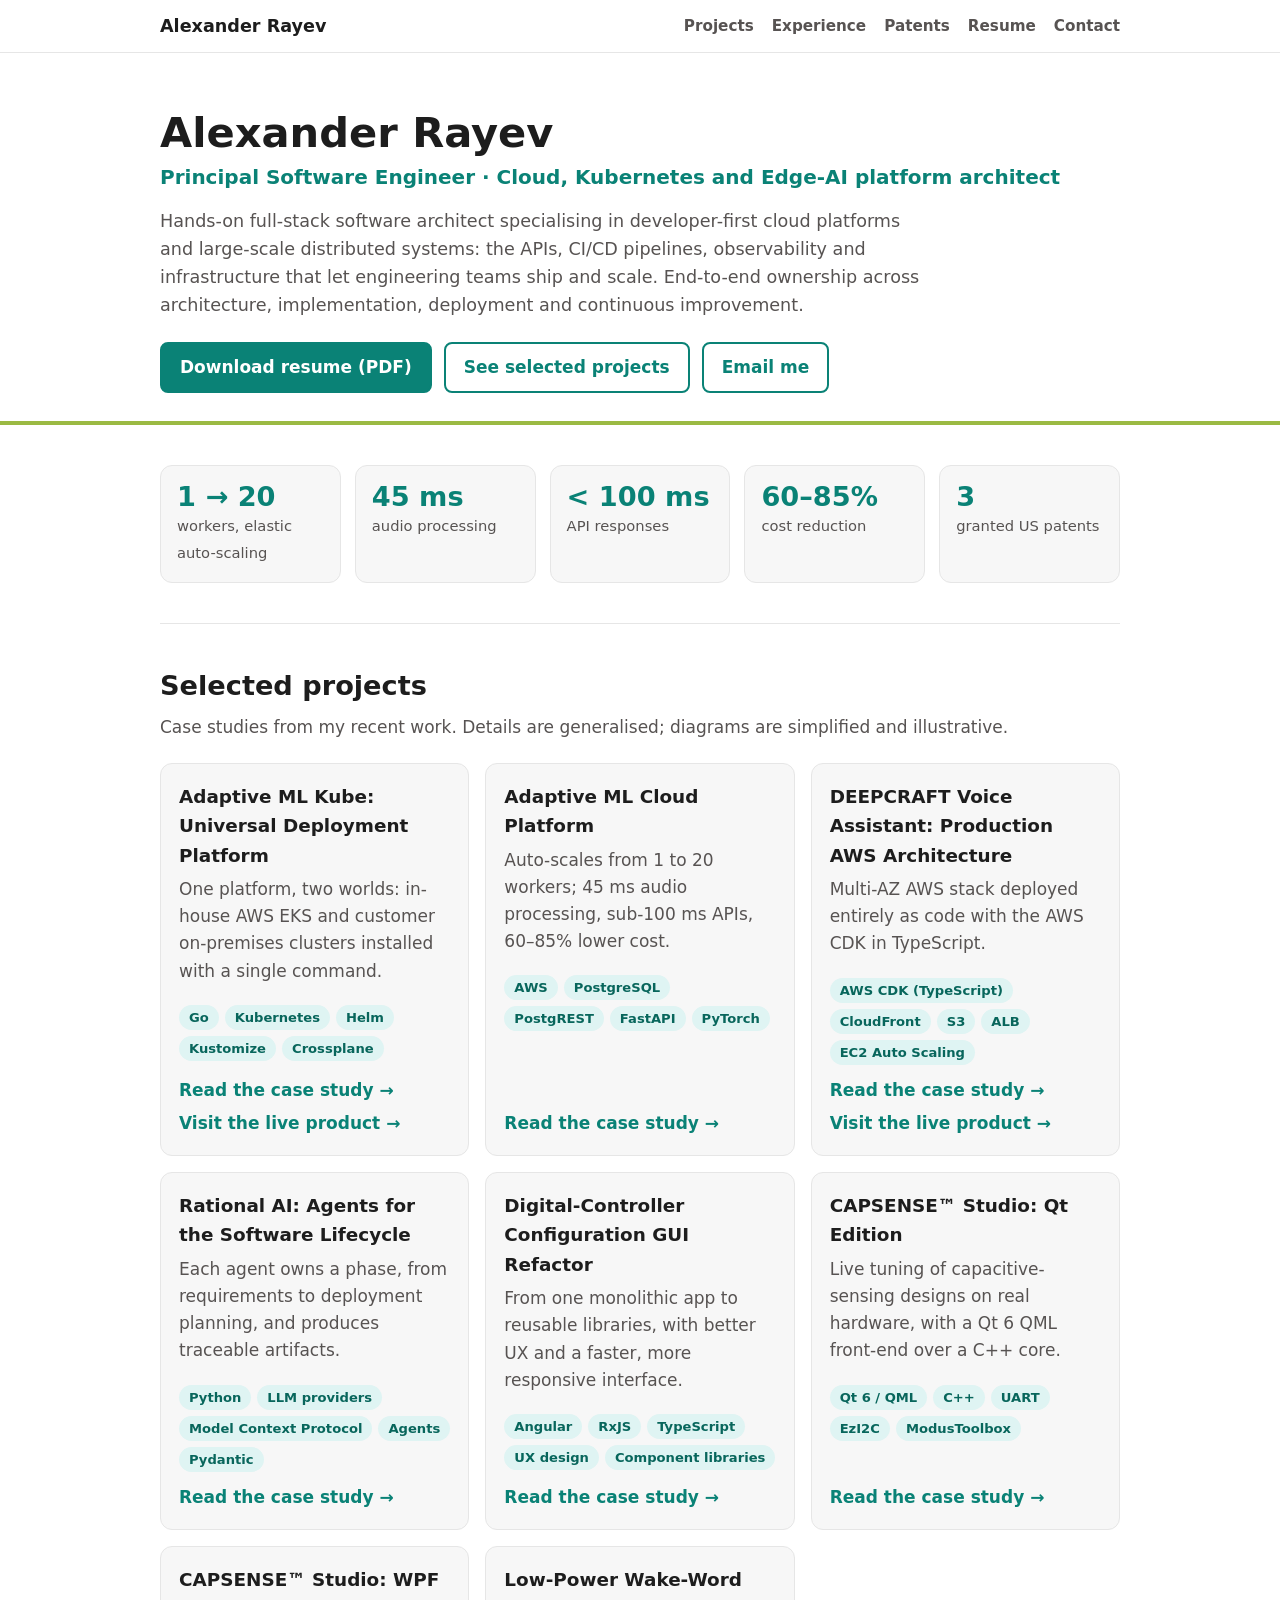
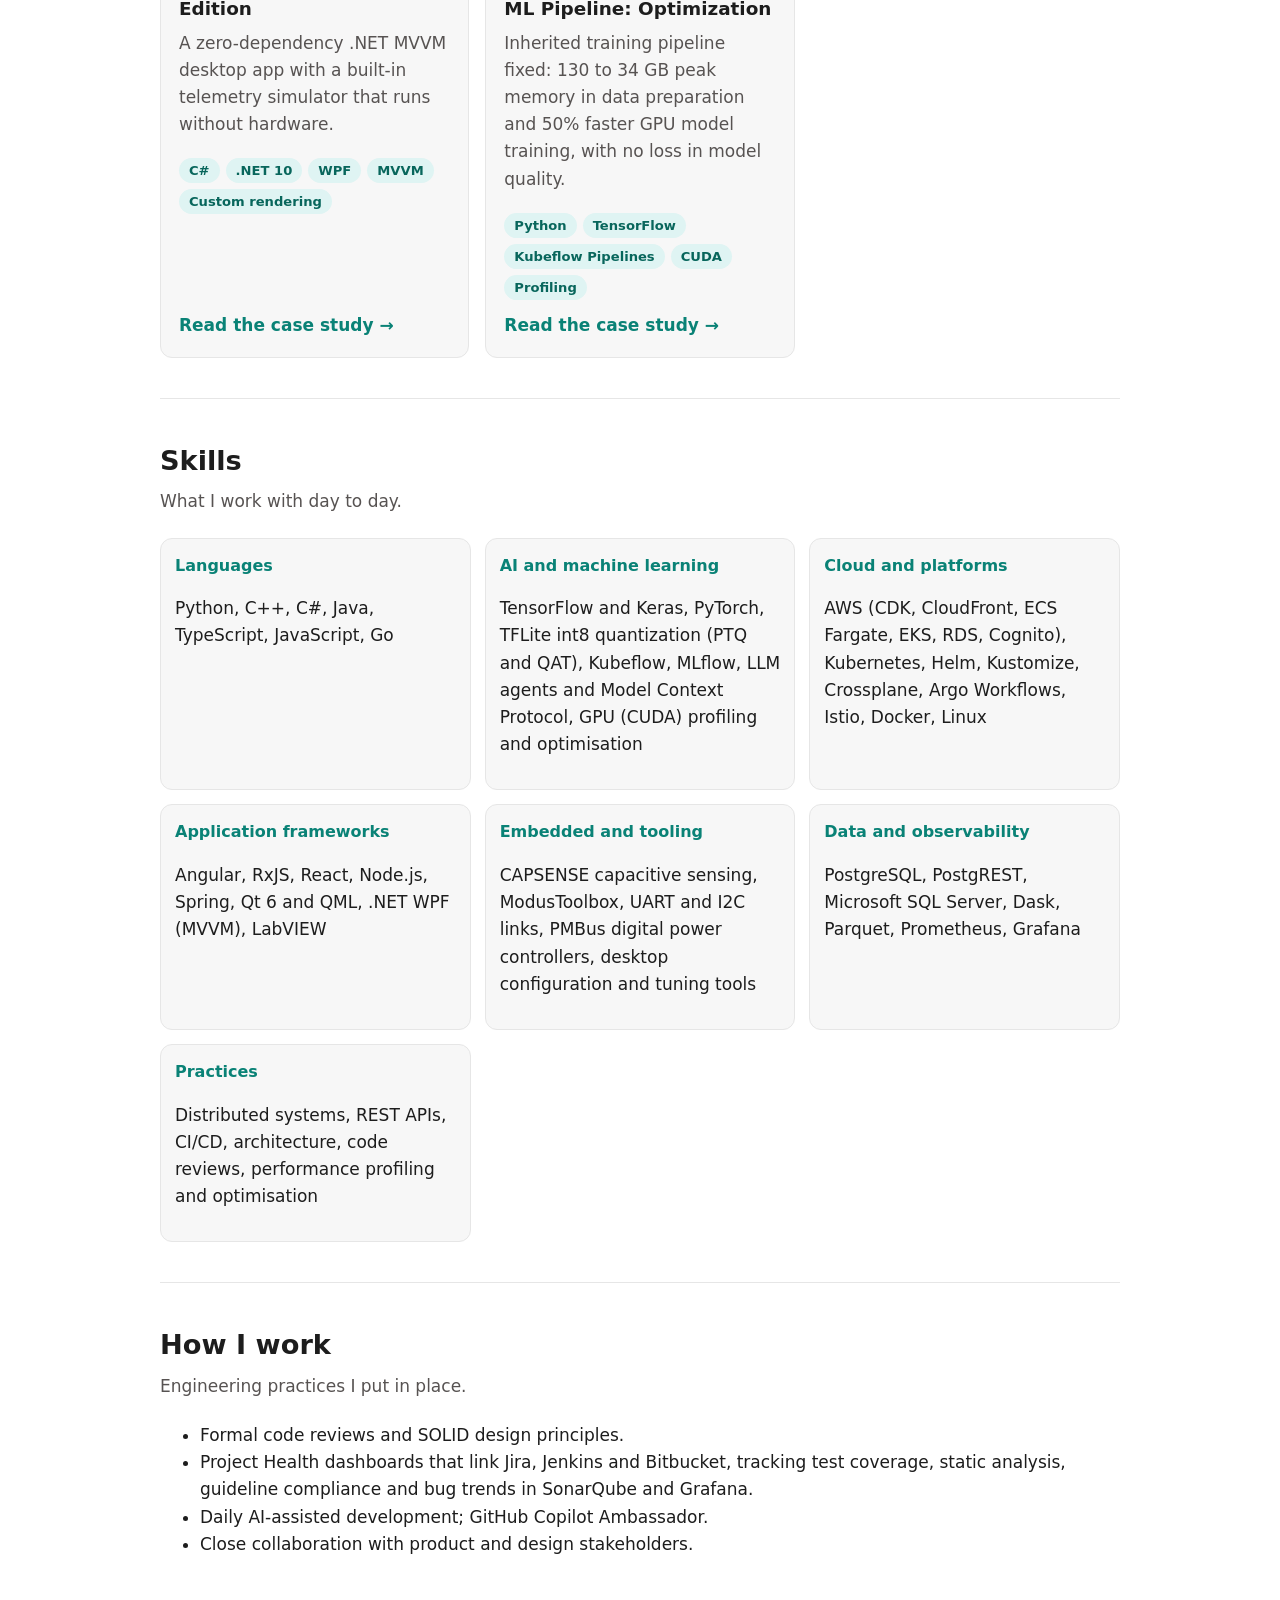
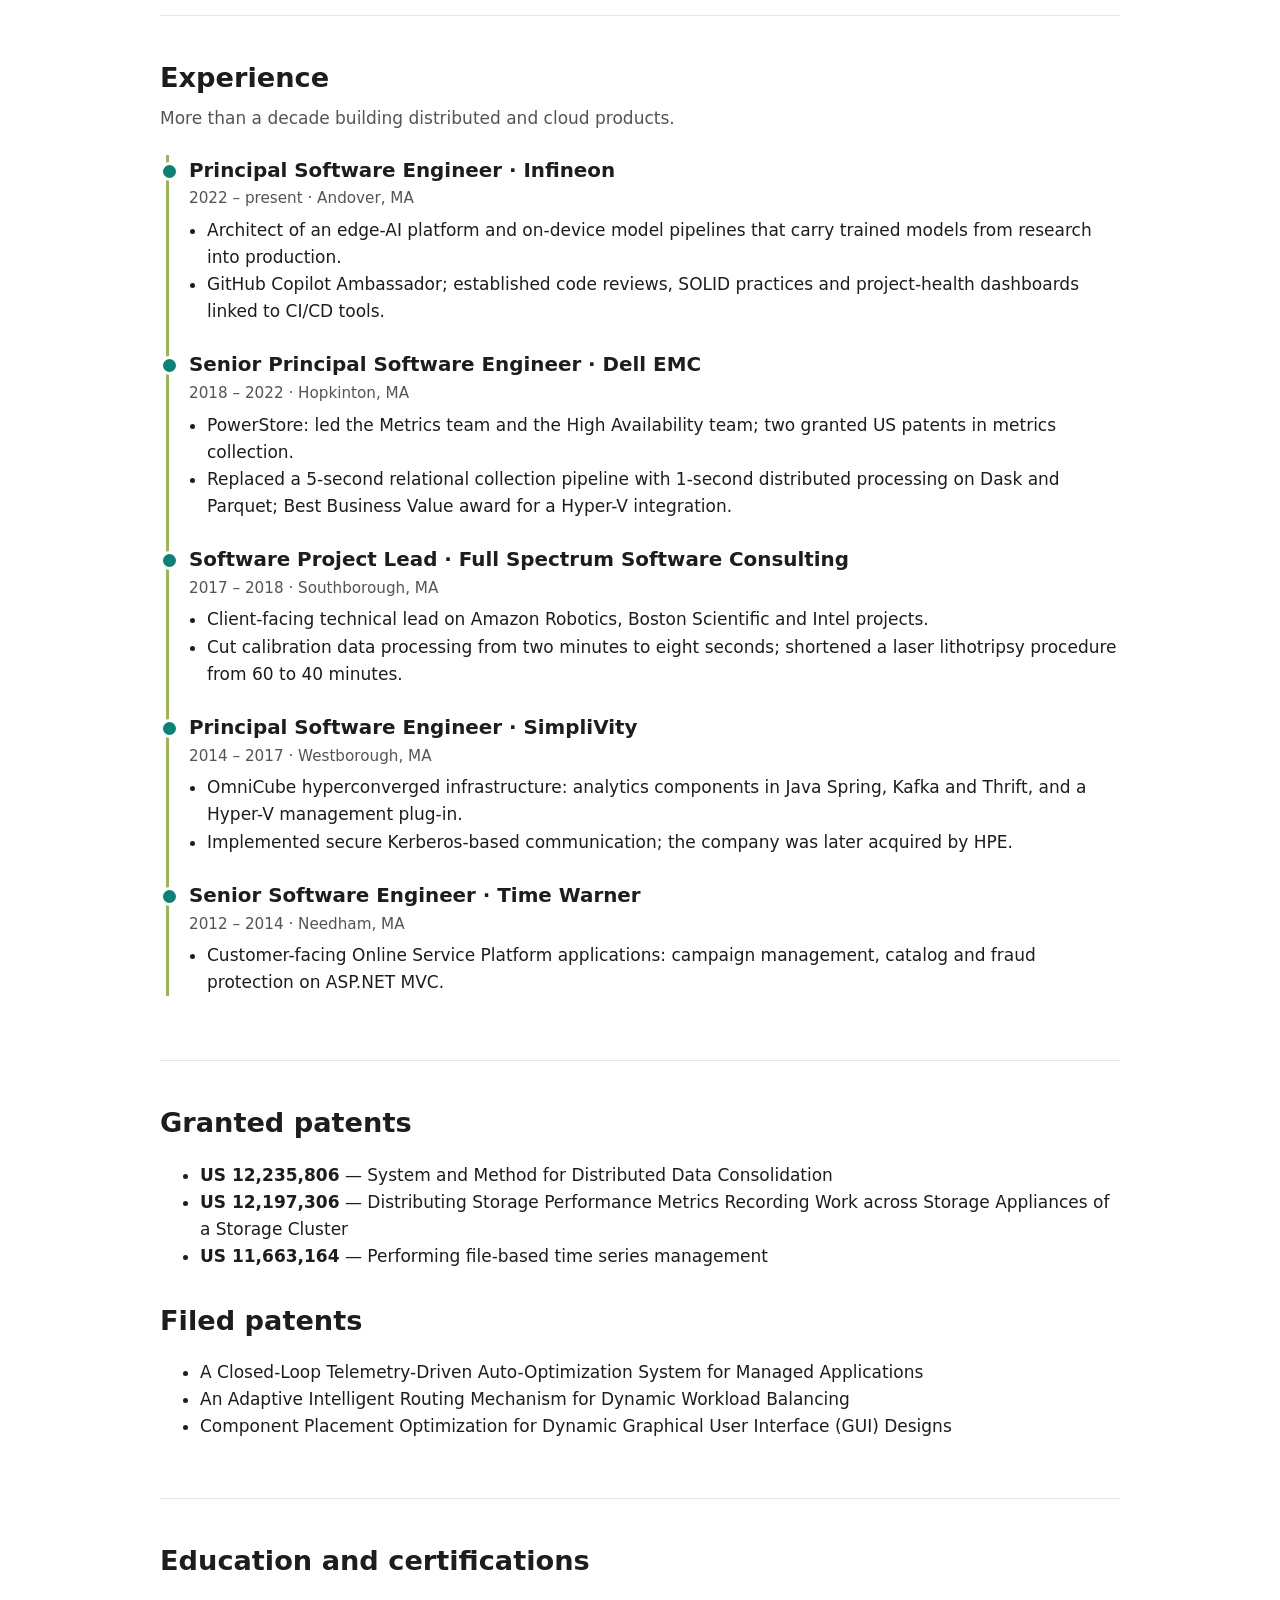
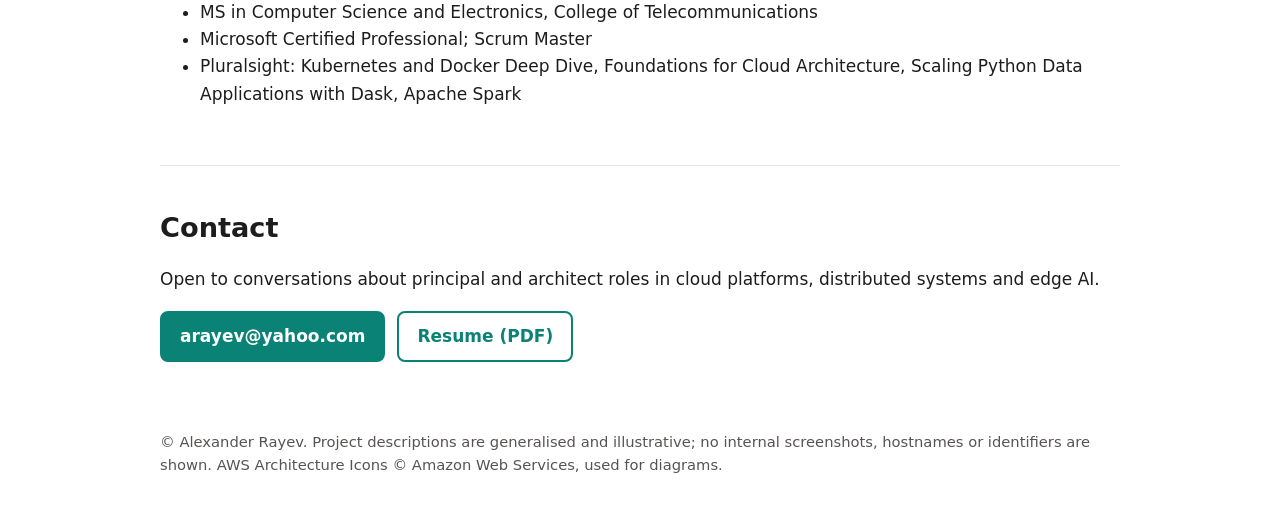
==== commit e2e7d5c3: "Update skills to reflect added projects Co-authored-by: Copilot <223556219+Copilot@users.noreply.git" ====
--- a/index.html
+++ b/index.html
@@ -12,7 +12,7 @@
 <div class="stat"><b>1 &rarr; 20</b><span>workers, elastic auto-scaling</span></div><div class="stat"><b>45 ms</b><span>audio processing</span></div>
 <div class="stat"><b>&lt; 100 ms</b><span>API responses</span></div><div class="stat"><b>60–85%</b><span>cost reduction</span></div><div class="stat"><b>3</b><span>granted US patents</span></div></div></section>
 <section id="projects"><h2>Selected projects</h2><p class="sub">Case studies from my recent work. Details are generalised; diagrams are simplified and illustrative.</p><div class="cards"><article class="card"><h3>Adaptive ML Kube: Universal Deployment Platform</h3><p>One platform, two worlds: in-house AWS EKS and customer on-premises clusters installed with a single command.</p><div class="chips"><span class="chip">Go</span><span class="chip">Kubernetes</span><span class="chip">Helm</span><span class="chip">Kustomize</span><span class="chip">Crossplane</span></div><a class="more" href="projects/adaptive-ml-kube.html">Read the case study &rarr;</a><a class="more" style="margin-top:6px" href="https://github.com/Infineon/amk/tree/main/0.1.2" target="_blank" rel="noopener">Visit the live product &rarr;</a></article><article class="card"><h3>Adaptive ML Cloud Platform</h3><p>Auto-scales from 1 to 20 workers; 45 ms audio processing, sub-100 ms APIs, 60–85% lower cost.</p><div class="chips"><span class="chip">AWS</span><span class="chip">PostgreSQL</span><span class="chip">PostgREST</span><span class="chip">FastAPI</span><span class="chip">PyTorch</span></div><a class="more" href="projects/adaptive-ml-cloud.html">Read the case study &rarr;</a></article><article class="card"><h3>DEEPCRAFT Voice Assistant: Production AWS Architecture</h3><p>Multi-AZ AWS stack deployed entirely as code with the AWS CDK in TypeScript.</p><div class="chips"><span class="chip">AWS CDK (TypeScript)</span><span class="chip">CloudFront</span><span class="chip">S3</span><span class="chip">ALB</span><span class="chip">EC2 Auto Scaling</span></div><a class="more" href="projects/deepcraft-voice-assistant.html">Read the case study &rarr;</a><a class="more" style="margin-top:6px" href="https://deepcraft-voice-assistant.infineon.com/welcome" target="_blank" rel="noopener">Visit the live product &rarr;</a></article><article class="card"><h3>Rational AI: Agents for the Software Lifecycle</h3><p>Each agent owns a phase, from requirements to deployment planning, and produces traceable artifacts.</p><div class="chips"><span class="chip">Python</span><span class="chip">LLM providers</span><span class="chip">Model Context Protocol</span><span class="chip">Agents</span><span class="chip">Pydantic</span></div><a class="more" href="projects/rational-ai.html">Read the case study &rarr;</a></article><article class="card"><h3>Digital-Controller Configuration GUI Refactor</h3><p>From one monolithic app to reusable libraries, with better UX and a faster, more responsive interface.</p><div class="chips"><span class="chip">Angular</span><span class="chip">RxJS</span><span class="chip">TypeScript</span><span class="chip">UX design</span><span class="chip">Component libraries</span></div><a class="more" href="projects/controller-configuration-gui.html">Read the case study &rarr;</a></article><article class="card"><h3>CAPSENSE&trade; Studio: Qt Edition</h3><p>Live tuning of capacitive-sensing designs on real hardware, with a Qt 6 QML front-end over a C++ core.</p><div class="chips"><span class="chip">Qt 6 / QML</span><span class="chip">C++</span><span class="chip">UART</span><span class="chip">EzI2C</span><span class="chip">ModusToolbox</span></div><a class="more" href="projects/capsense-studio-qt.html">Read the case study &rarr;</a></article><article class="card"><h3>CAPSENSE&trade; Studio: WPF Edition</h3><p>A zero-dependency .NET MVVM desktop app with a built-in telemetry simulator that runs without hardware.</p><div class="chips"><span class="chip">C#</span><span class="chip">.NET 10</span><span class="chip">WPF</span><span class="chip">MVVM</span><span class="chip">Custom rendering</span></div><a class="more" href="projects/capsense-studio-wpf.html">Read the case study &rarr;</a></article><article class="card"><h3>Low-Power Wake-Word ML Pipeline: Optimization</h3><p>Inherited training pipeline fixed: 130 to 34 GB peak memory in data preparation and 50% faster GPU model training, with no loss in model quality.</p><div class="chips"><span class="chip">Python</span><span class="chip">TensorFlow</span><span class="chip">Kubeflow Pipelines</span><span class="chip">CUDA</span><span class="chip">Profiling</span></div><a class="more" href="projects/wake-word-ml-pipeline.html">Read the case study &rarr;</a></article></div></section>
-<section id="skills"><h2>Skills</h2><p class="sub">What I work with day to day.</p><div class="skills"><div><h3>Languages</h3><p>Python, C++, C#, Java, TypeScript, JavaScript, Go, Qt</p></div><div><h3>Platforms</h3><p>AWS, Kubernetes, Docker, Linux</p></div><div><h3>Frameworks</h3><p>Angular, React, Node.js, Spring, LabVIEW</p></div><div><h3>Data and observability</h3><p>PostgreSQL, Microsoft SQL Server, Prometheus, Grafana</p></div><div><h3>Practices</h3><p>Distributed systems, REST APIs, CI/CD, architecture, code reviews, performance optimisation</p></div></div></section>
+<section id="skills"><h2>Skills</h2><p class="sub">What I work with day to day.</p><div class="skills"><div><h3>Languages</h3><p>Python, C++, C#, Java, TypeScript, JavaScript, Go</p></div><div><h3>AI and machine learning</h3><p>TensorFlow and Keras, PyTorch, TFLite int8 quantization (PTQ and QAT), Kubeflow, MLflow, LLM agents and Model Context Protocol, GPU (CUDA) profiling and optimisation</p></div><div><h3>Cloud and platforms</h3><p>AWS (CDK, CloudFront, ECS Fargate, EKS, RDS, Cognito), Kubernetes, Helm, Kustomize, Crossplane, Argo Workflows, Istio, Docker, Linux</p></div><div><h3>Application frameworks</h3><p>Angular, RxJS, React, Node.js, Spring, Qt 6 and QML, .NET WPF (MVVM), LabVIEW</p></div><div><h3>Embedded and tooling</h3><p>CAPSENSE capacitive sensing, ModusToolbox, UART and I2C links, PMBus digital power controllers, desktop configuration and tuning tools</p></div><div><h3>Data and observability</h3><p>PostgreSQL, PostgREST, Microsoft SQL Server, Dask, Parquet, Prometheus, Grafana</p></div><div><h3>Practices</h3><p>Distributed systems, REST APIs, CI/CD, architecture, code reviews, performance profiling and optimisation</p></div></div></section>
 <section id="how"><h2>How I work</h2><p class="sub">Engineering practices I put in place.</p><ul>
 <li>Formal code reviews and SOLID design principles.</li><li>Project Health dashboards that link Jira, Jenkins and Bitbucket, tracking test coverage, static analysis, guideline compliance and bug trends in SonarQube and Grafana.</li>
 <li>Daily AI-assisted development; GitHub Copilot Ambassador.</li><li>Close collaboration with product and design stakeholders.</li></ul></section>
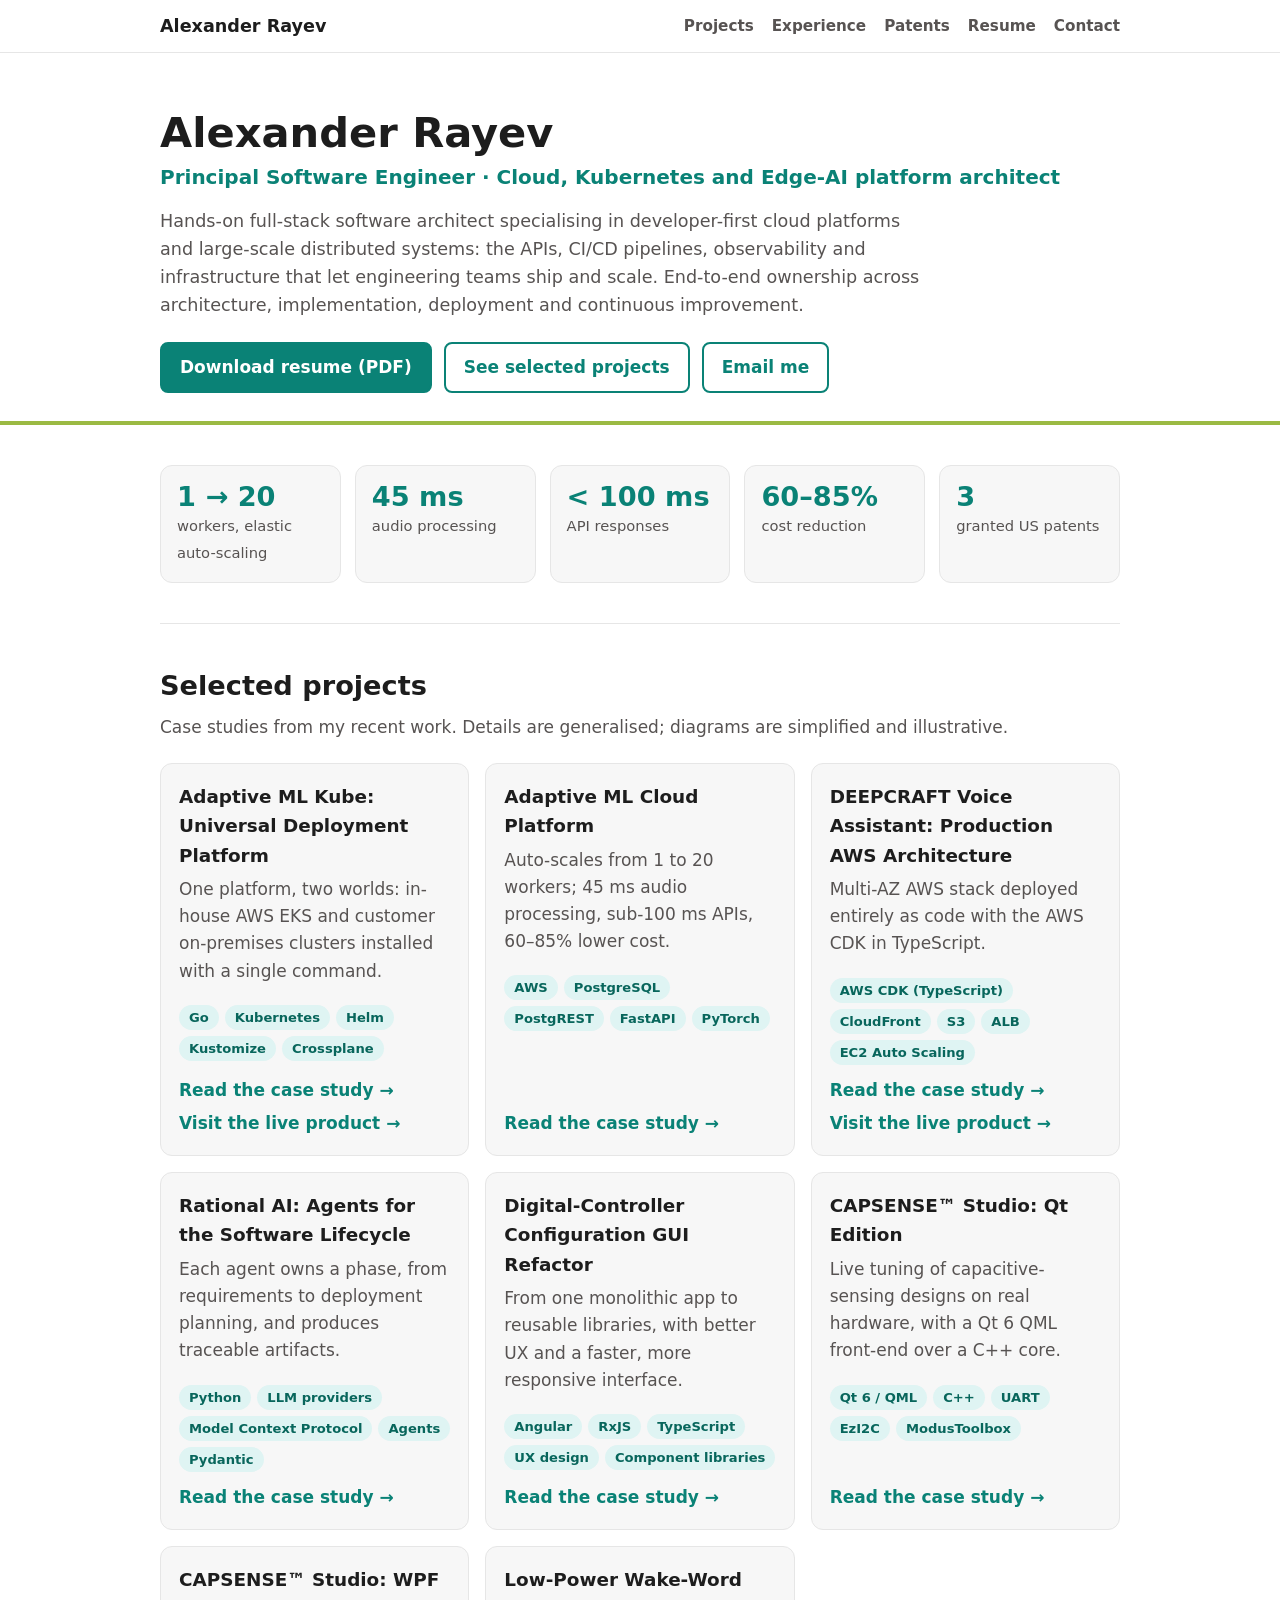
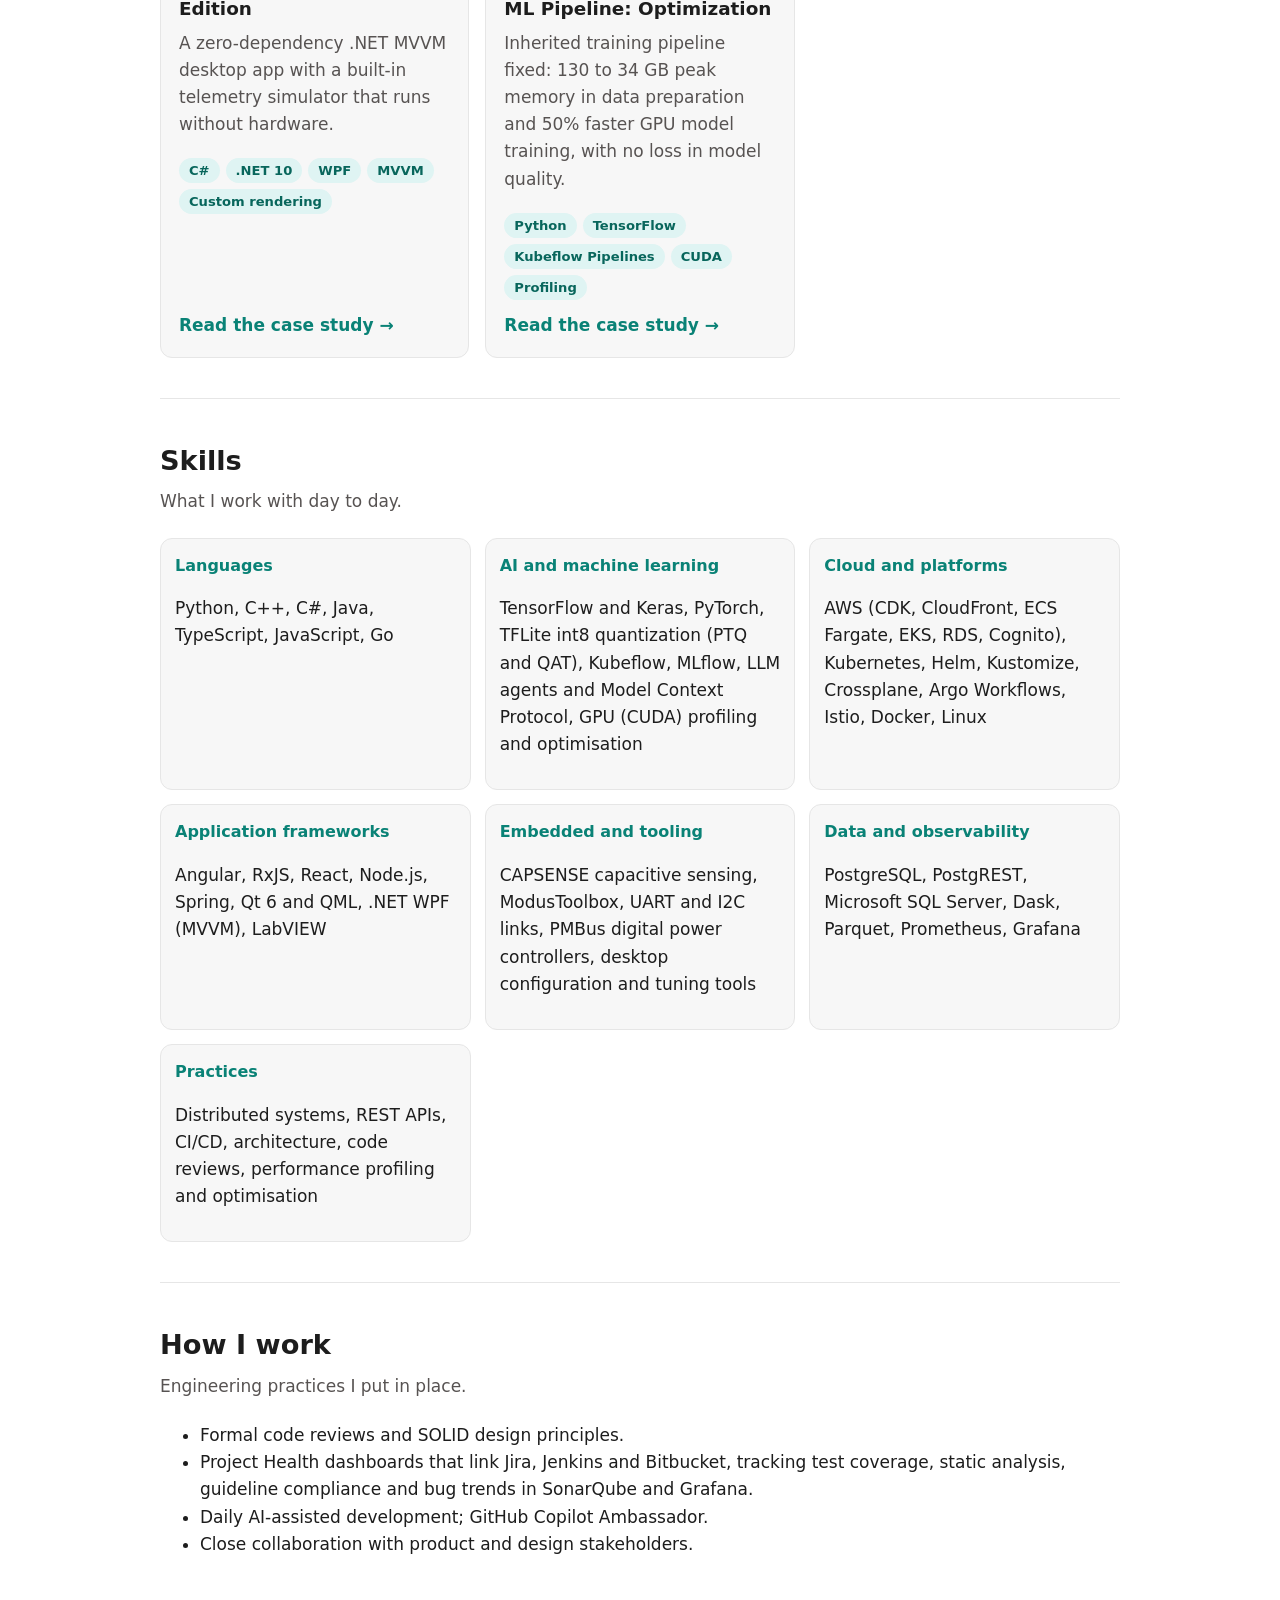
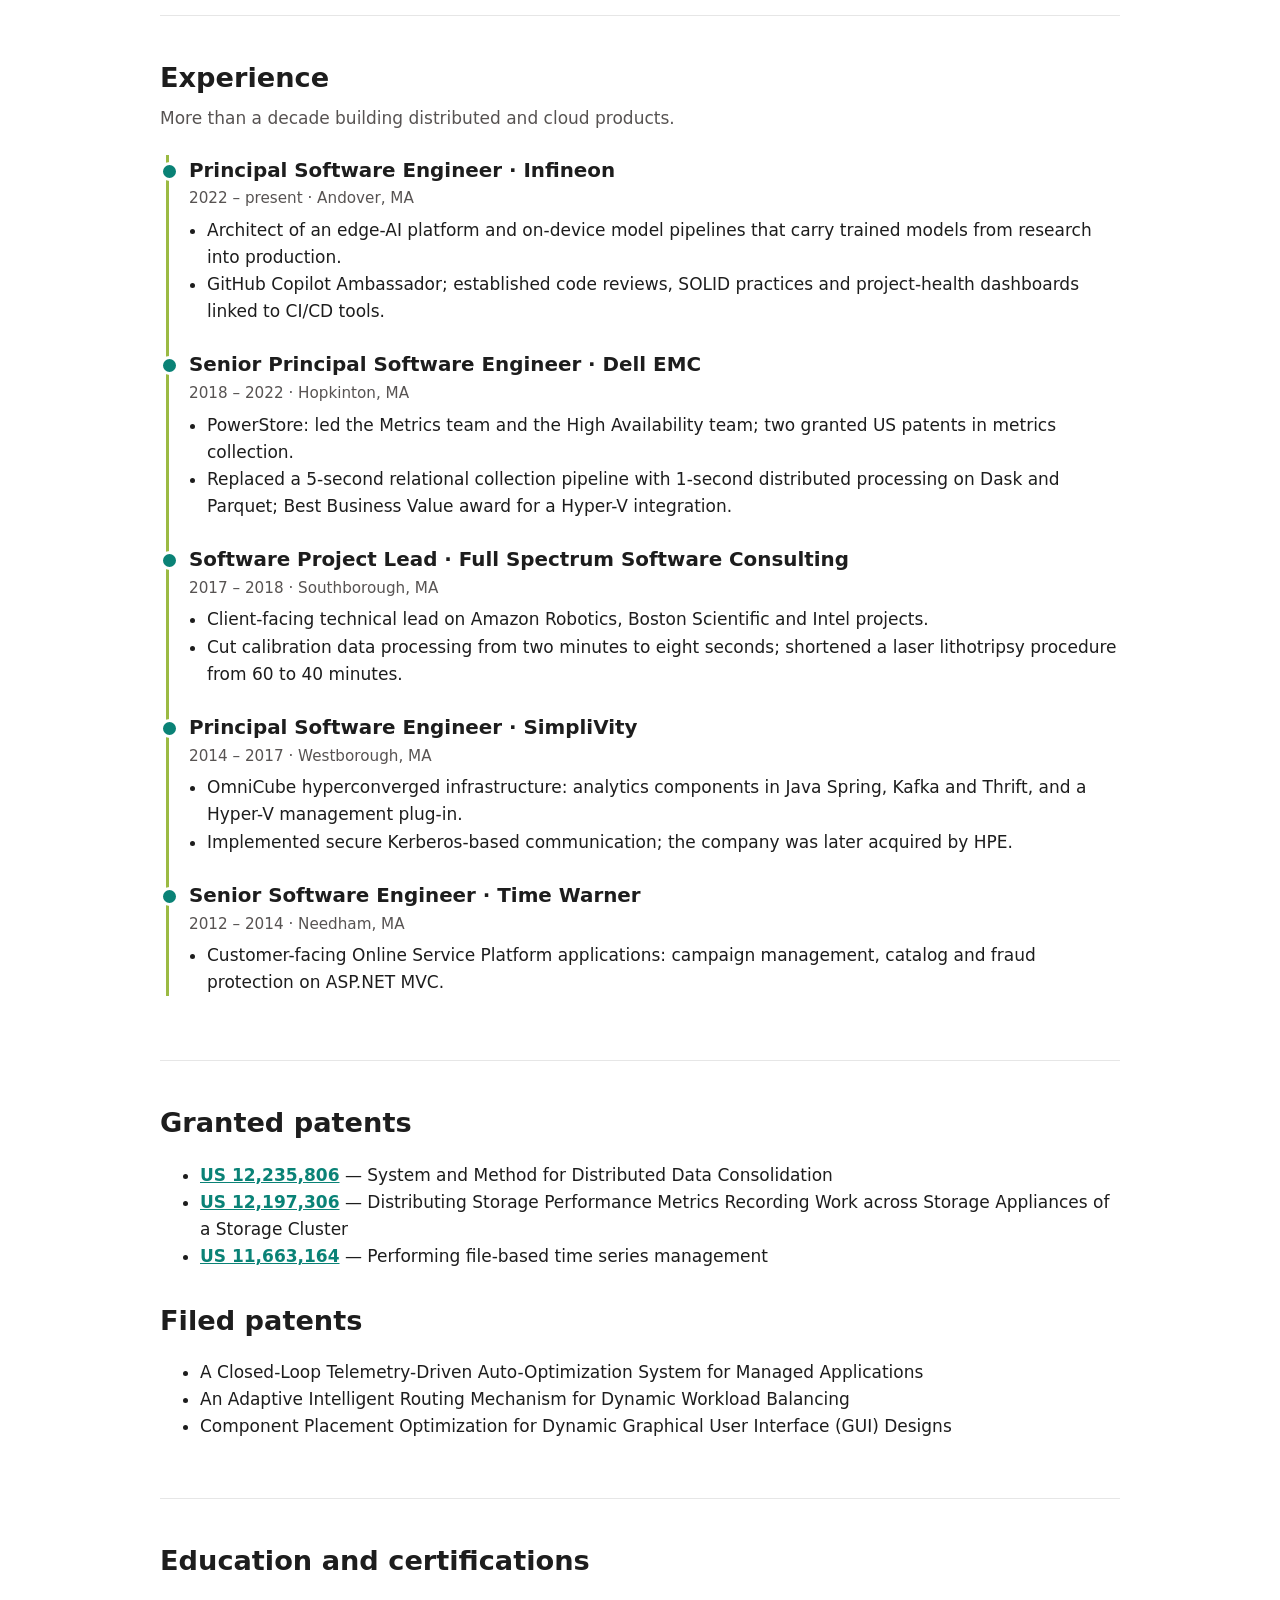
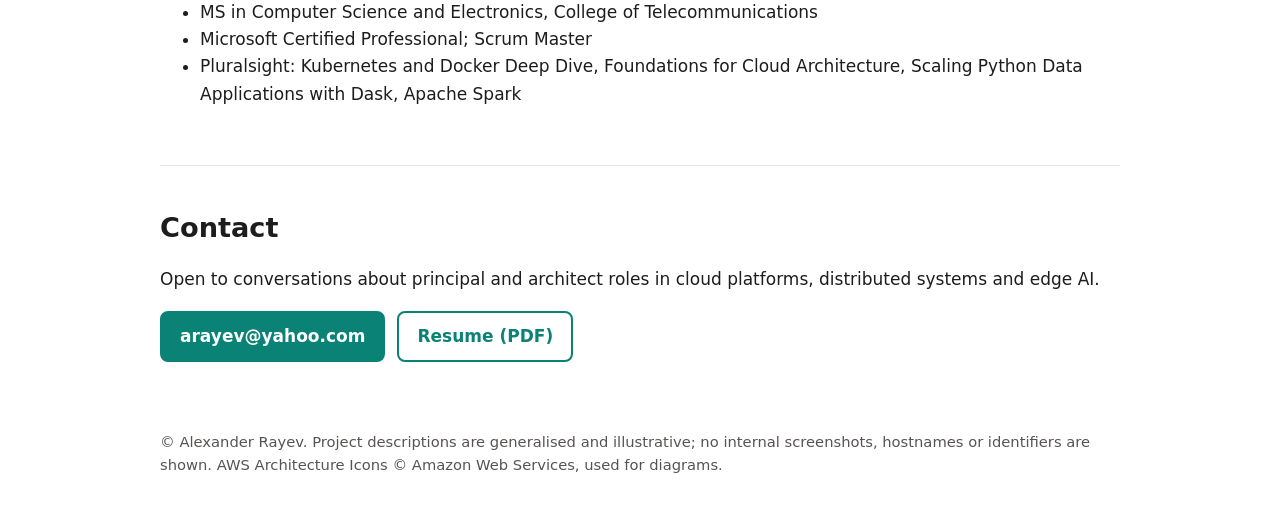
==== commit b015ec08: "Link granted patents to Google Patents Co-authored-by: Copilot <223556219+Copilot@users.noreply.gith" ====
--- a/index.html
+++ b/index.html
@@ -17,7 +17,7 @@
 <li>Formal code reviews and SOLID design principles.</li><li>Project Health dashboards that link Jira, Jenkins and Bitbucket, tracking test coverage, static analysis, guideline compliance and bug trends in SonarQube and Grafana.</li>
 <li>Daily AI-assisted development; GitHub Copilot Ambassador.</li><li>Close collaboration with product and design stakeholders.</li></ul></section>
 <section id="experience"><h2>Experience</h2><p class="sub">More than a decade building distributed and cloud products.</p><div class="tl"><div class="job"><h3>Principal Software Engineer &middot; Infineon</h3><p class="when">2022 – present &middot; Andover, MA</p><ul><li>Architect of an edge-AI platform and on-device model pipelines that carry trained models from research into production.</li><li>GitHub Copilot Ambassador; established code reviews, SOLID practices and project-health dashboards linked to CI/CD tools.</li></ul></div><div class="job"><h3>Senior Principal Software Engineer &middot; Dell EMC</h3><p class="when">2018 – 2022 &middot; Hopkinton, MA</p><ul><li>PowerStore: led the Metrics team and the High Availability team; two granted US patents in metrics collection.</li><li>Replaced a 5-second relational collection pipeline with 1-second distributed processing on Dask and Parquet; Best Business Value award for a Hyper-V integration.</li></ul></div><div class="job"><h3>Software Project Lead &middot; Full Spectrum Software Consulting</h3><p class="when">2017 – 2018 &middot; Southborough, MA</p><ul><li>Client-facing technical lead on Amazon Robotics, Boston Scientific and Intel projects.</li><li>Cut calibration data processing from two minutes to eight seconds; shortened a laser lithotripsy procedure from 60 to 40 minutes.</li></ul></div><div class="job"><h3>Principal Software Engineer &middot; SimpliVity</h3><p class="when">2014 – 2017 &middot; Westborough, MA</p><ul><li>OmniCube hyperconverged infrastructure: analytics components in Java Spring, Kafka and Thrift, and a Hyper-V management plug-in.</li><li>Implemented secure Kerberos-based communication; the company was later acquired by HPE.</li></ul></div><div class="job"><h3>Senior Software Engineer &middot; Time Warner</h3><p class="when">2012 – 2014 &middot; Needham, MA</p><ul><li>Customer-facing Online Service Platform applications: campaign management, catalog and fraud protection on ASP.NET MVC.</li></ul></div></div></section>
-<section id="patents"><h2>Granted patents</h2><ul><li><b>US 12,235,806</b> &mdash; System and Method for Distributed Data Consolidation</li><li><b>US 12,197,306</b> &mdash; Distributing Storage Performance Metrics Recording Work across Storage Appliances of a Storage Cluster</li><li><b>US 11,663,164</b> &mdash; Performing file-based time series management</li></ul>
+<section id="patents"><h2>Granted patents</h2><ul><li><b><a href="https://patents.google.com/patent/US12235806B2/en" target="_blank" rel="noopener">US 12,235,806</a></b> &mdash; System and Method for Distributed Data Consolidation</li><li><b><a href="https://patents.google.com/patent/US12197306B2/en" target="_blank" rel="noopener">US 12,197,306</a></b> &mdash; Distributing Storage Performance Metrics Recording Work across Storage Appliances of a Storage Cluster</li><li><b><a href="https://patents.google.com/patent/US11663164B2/en" target="_blank" rel="noopener">US 11,663,164</a></b> &mdash; Performing file-based time series management</li></ul>
 <h2 style="margin-top:28px">Filed patents</h2><ul><li>A Closed-Loop Telemetry-Driven Auto-Optimization System for Managed Applications</li><li>An Adaptive Intelligent Routing Mechanism for Dynamic Workload Balancing</li><li>Component Placement Optimization for Dynamic Graphical User Interface (GUI) Designs</li></ul></section>
 <section id="education"><h2>Education and certifications</h2><ul><li>MS in Computer Science and Electronics, College of Telecommunications</li><li>Microsoft Certified Professional; Scrum Master</li>
 <li>Pluralsight: Kubernetes and Docker Deep Dive, Foundations for Cloud Architecture, Scaling Python Data Applications with Dask, Apache Spark</li></ul></section>
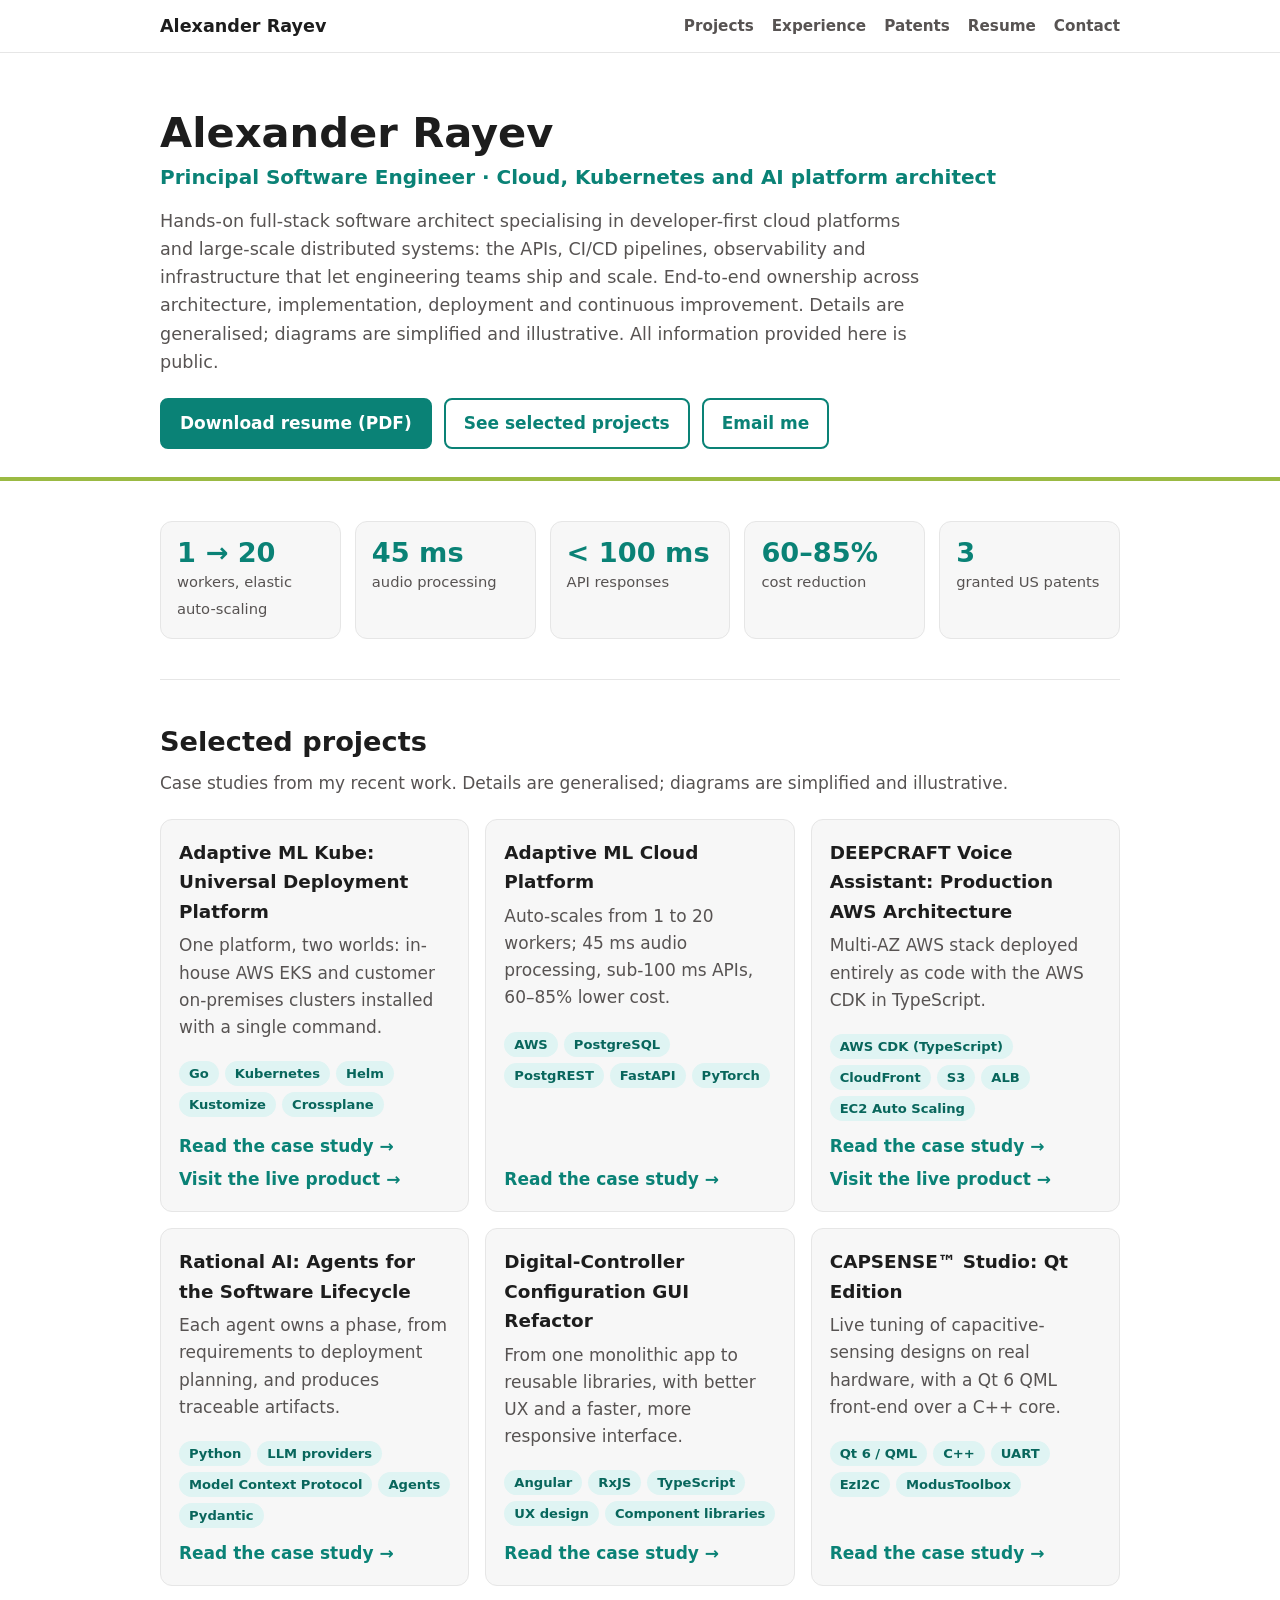
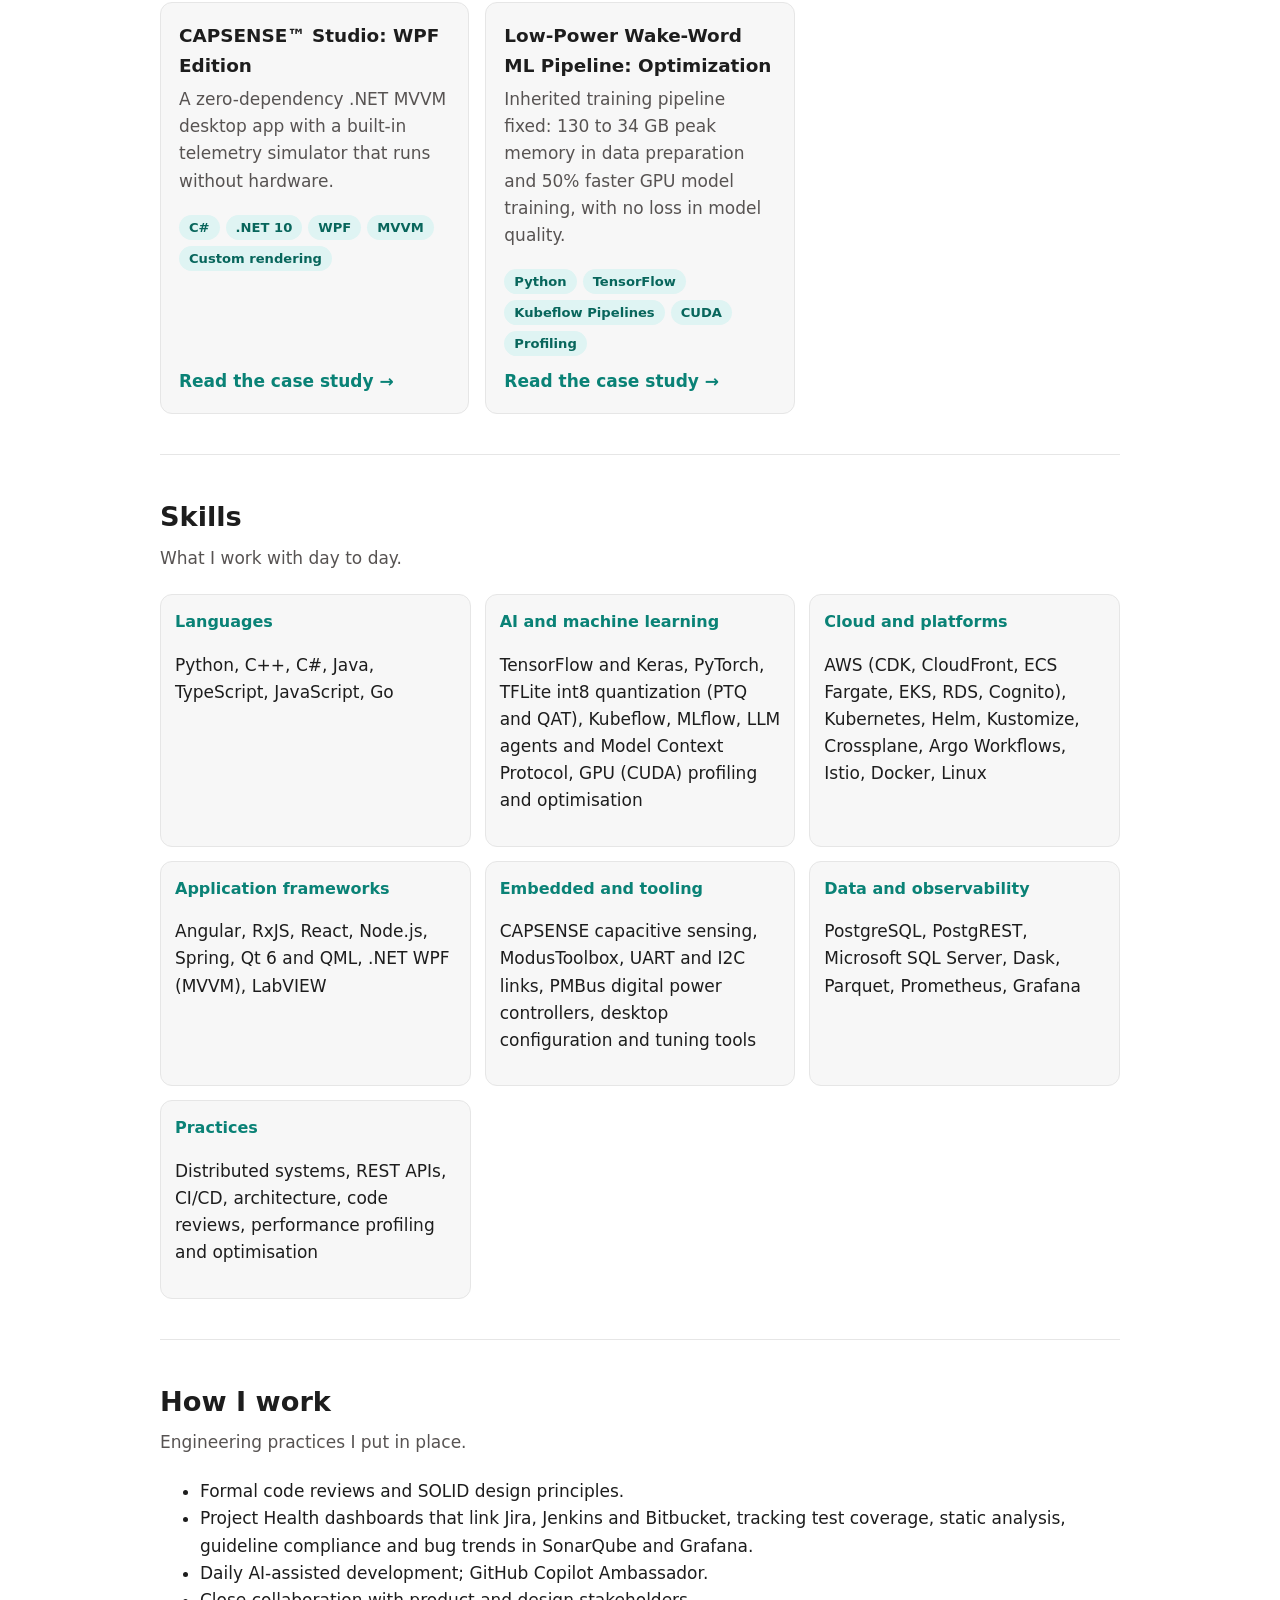
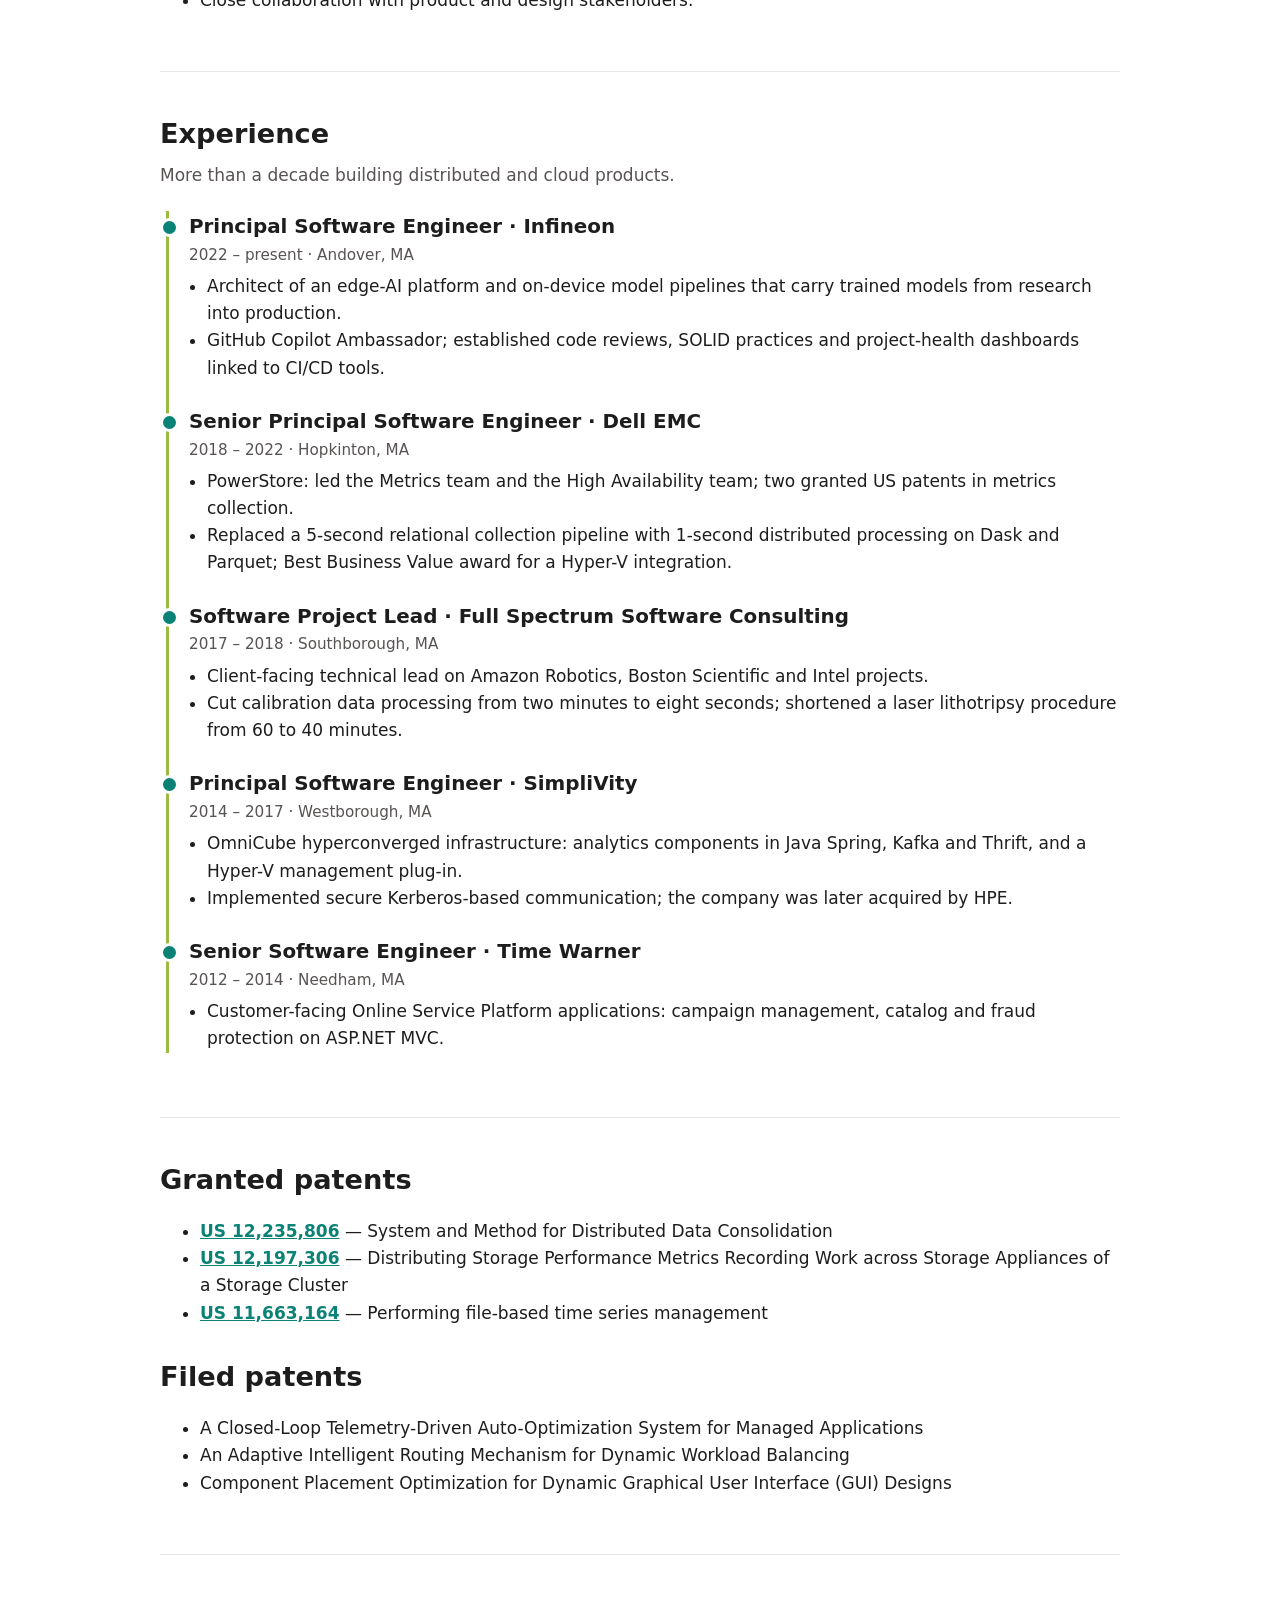
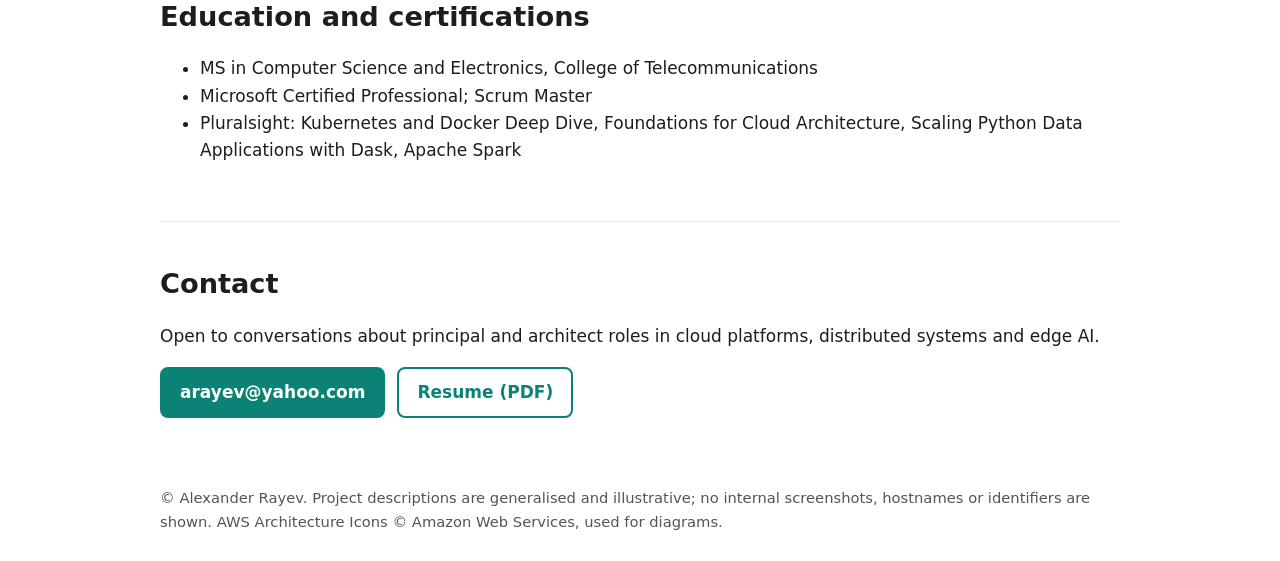
==== commit c978bb99: "Update role line and add public-information note Co-authored-by: Copilot <223556219+Copilot@users.no" ====
--- a/index.html
+++ b/index.html
@@ -1,11 +1,11 @@
 <!doctype html>
 <html lang="en"><head><meta charset="utf-8"><meta name="viewport" content="width=device-width,initial-scale=1">
-<title>Alexander Rayev | Portfolio</title><meta name="description" content="Portfolio of Alexander Rayev, principal software engineer: cloud, Kubernetes and edge-AI platforms.">
+<title>Alexander Rayev | Portfolio</title><meta name="description" content="Portfolio of Alexander Rayev, principal software engineer: cloud, Kubernetes and AI platforms.">
 <link rel="stylesheet" href="assets/style.css"></head>
 <body><header class="site"><div class="wrap"><a class="brand" href="index.html">Alexander Rayev</a><nav aria-label="Main"><a href="index.html#projects">Projects</a><a href="index.html#experience">Experience</a><a href="index.html#patents">Patents</a><a href="docs/Alexander-Rayev-Resume.pdf">Resume</a><a href="index.html#contact">Contact</a></nav></div></header>
 
-<div class="hero"><div class="wrap"><h1>Alexander Rayev</h1><p class="role">Principal Software Engineer &middot; Cloud, Kubernetes and Edge-AI platform architect</p>
-<p class="lead">Hands-on full-stack software architect specialising in developer-first cloud platforms and large-scale distributed systems: the APIs, CI/CD pipelines, observability and infrastructure that let engineering teams ship and scale. End-to-end ownership across architecture, implementation, deployment and continuous improvement.</p>
+<div class="hero"><div class="wrap"><h1>Alexander Rayev</h1><p class="role">Principal Software Engineer &middot; Cloud, Kubernetes and AI platform architect</p>
+<p class="lead">Hands-on full-stack software architect specialising in developer-first cloud platforms and large-scale distributed systems: the APIs, CI/CD pipelines, observability and infrastructure that let engineering teams ship and scale. End-to-end ownership across architecture, implementation, deployment and continuous improvement. Details are generalised; diagrams are simplified and illustrative. All information provided here is public.</p>
 <div class="btns"><a class="btn primary" href="docs/Alexander-Rayev-Resume.pdf">Download resume (PDF)</a><a class="btn secondary" href="#projects">See selected projects</a><a class="btn secondary" href="mailto:arayev@yahoo.com">Email me</a></div></div></div>
 <main class="wrap">
 <section aria-label="Highlights"><div class="stats">
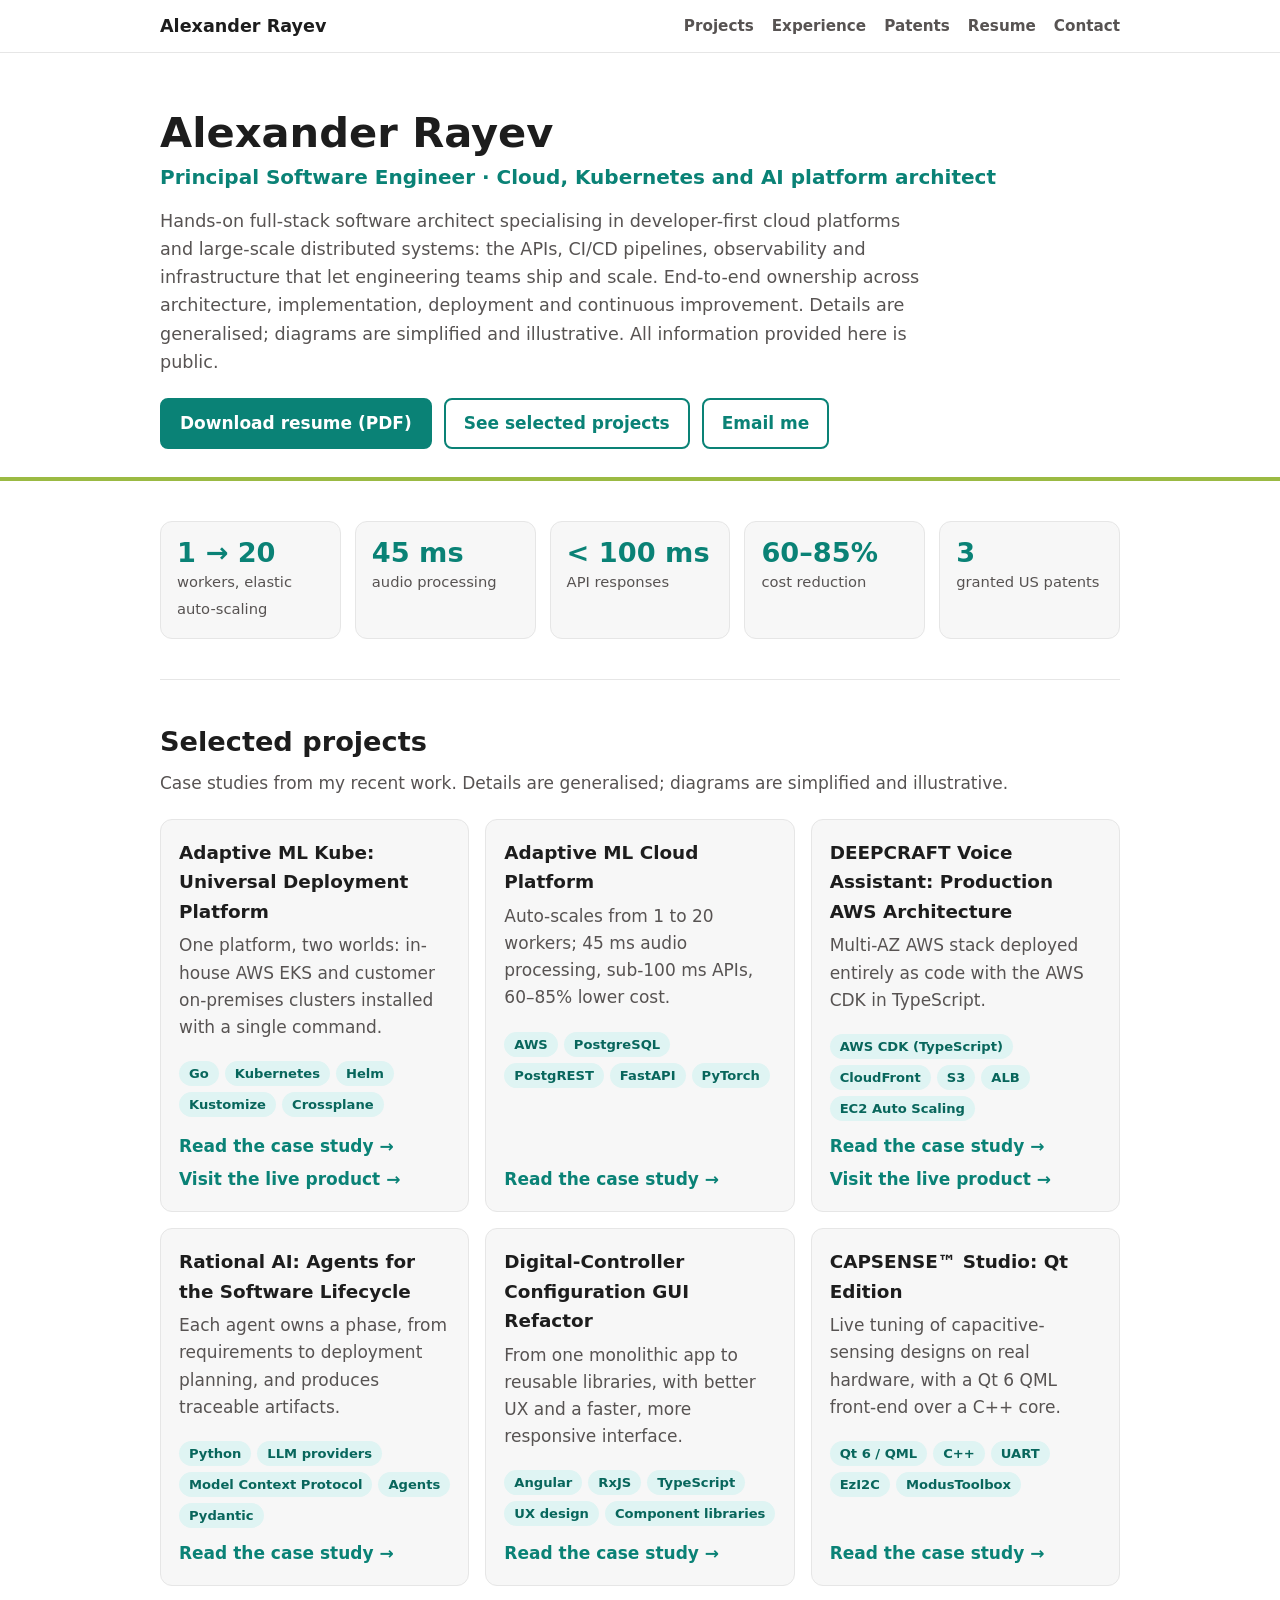
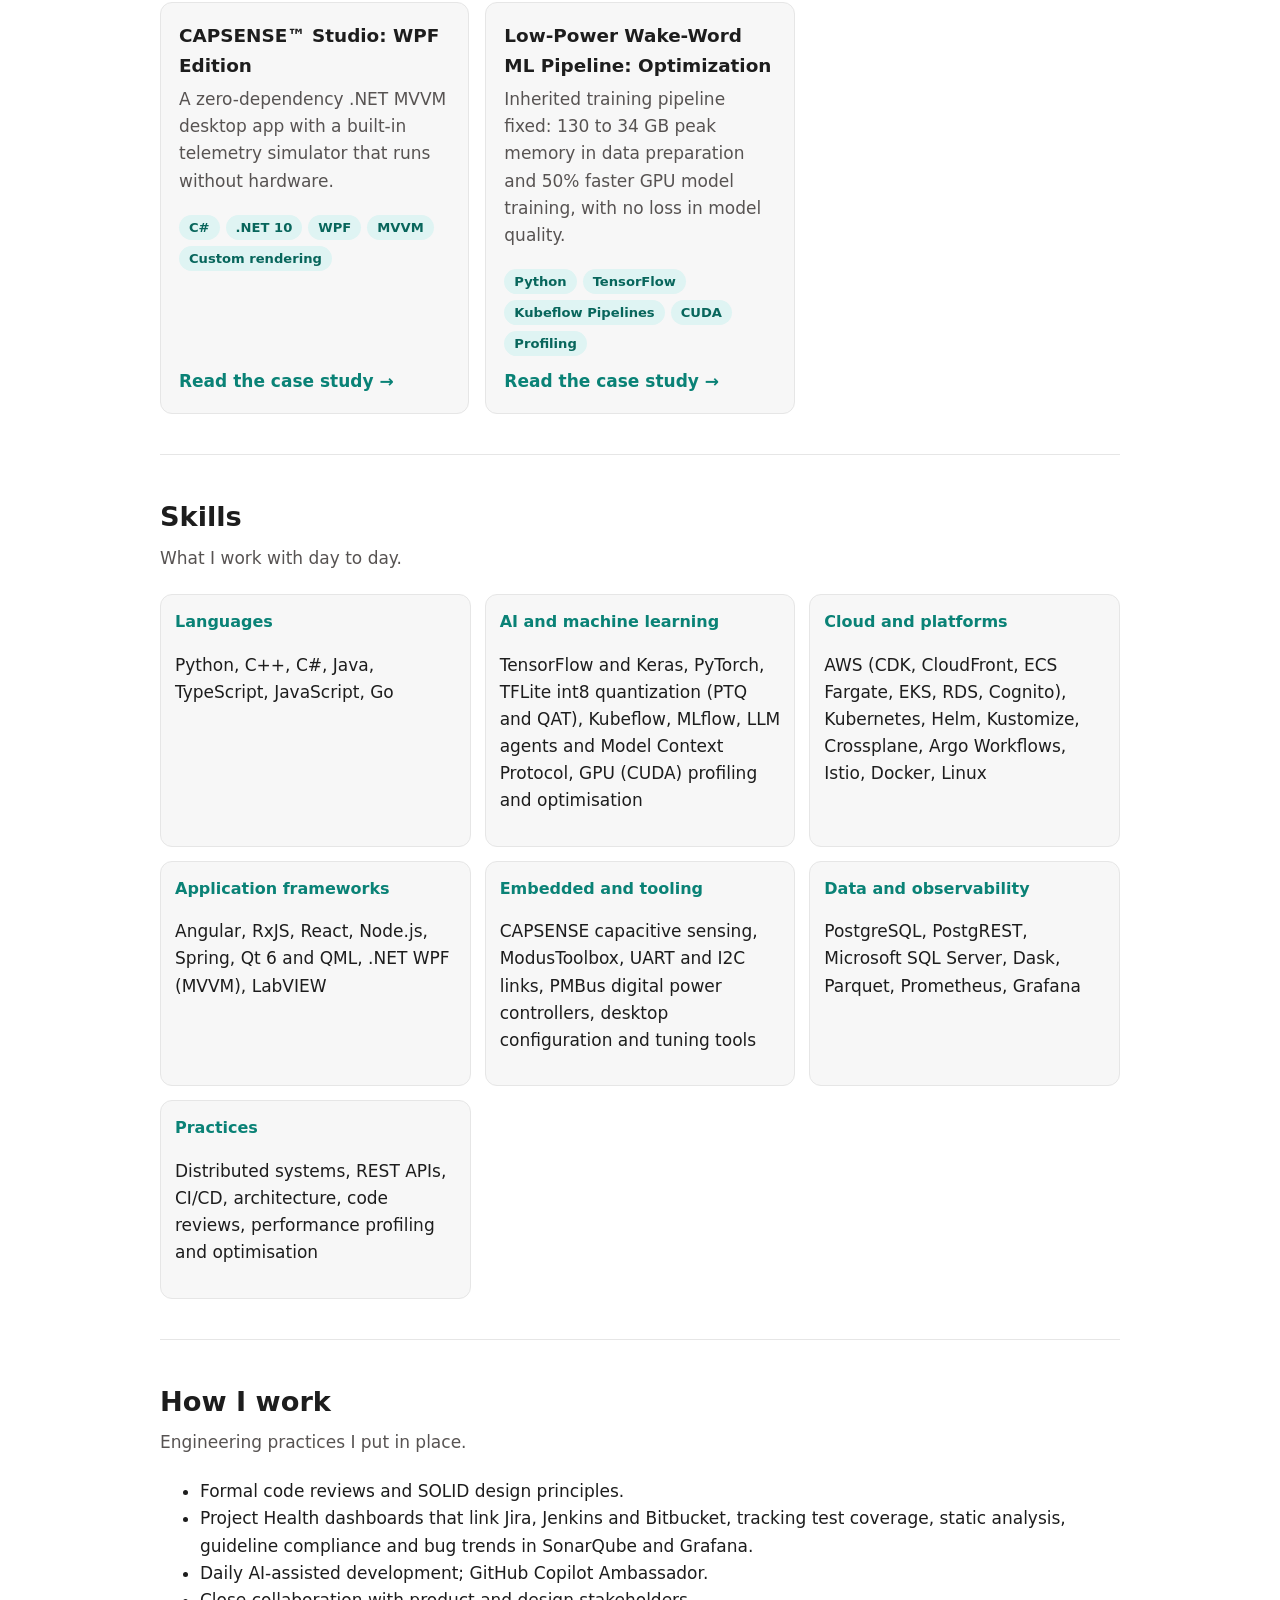
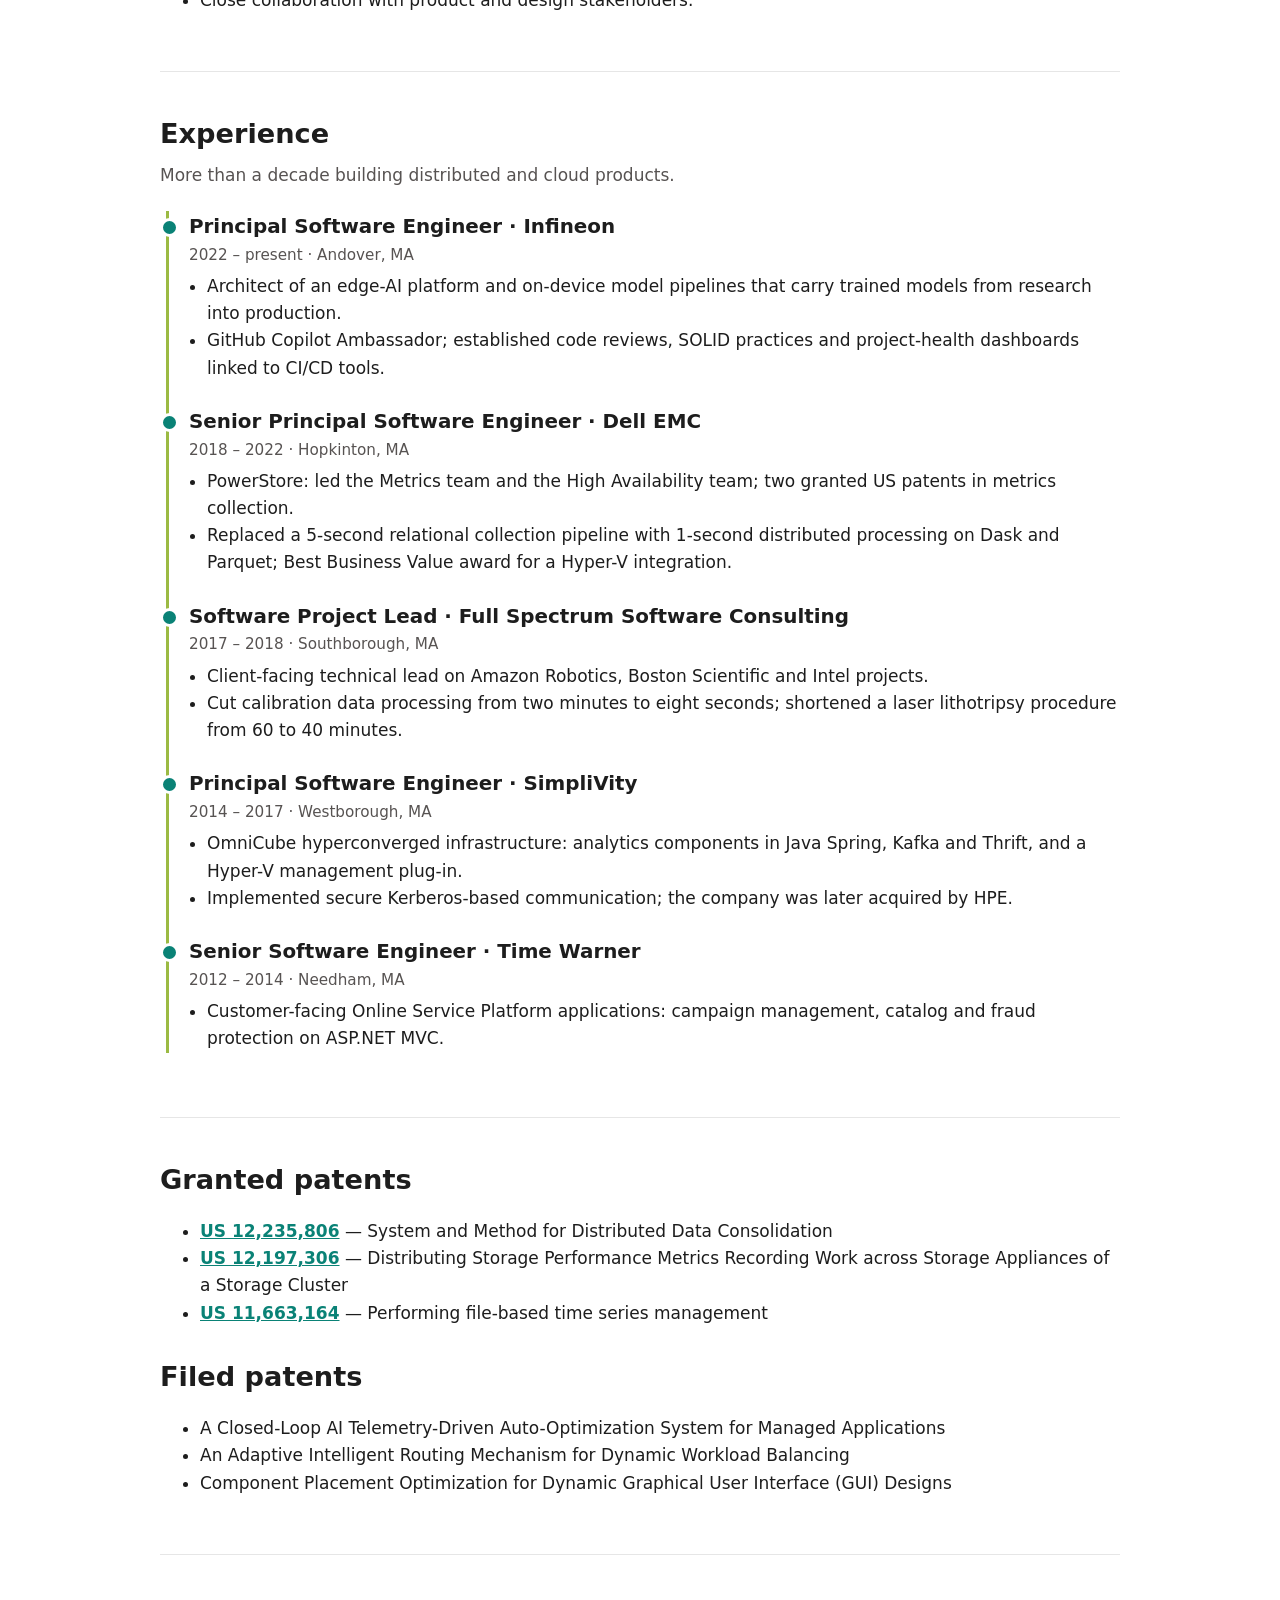
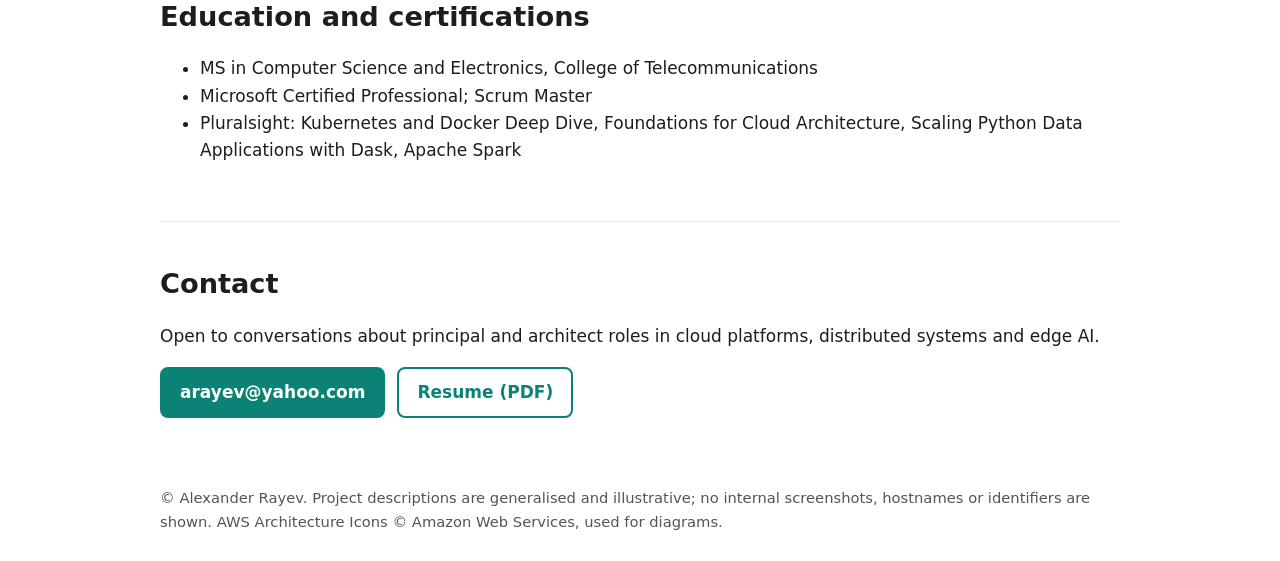
==== commit 59a26c0b: "Filed patent title: add AI Co-authored-by: Copilot <223556219+Copilot@users.noreply.github.com>" ====
--- a/index.html
+++ b/index.html
@@ -18,7 +18,7 @@
 <li>Daily AI-assisted development; GitHub Copilot Ambassador.</li><li>Close collaboration with product and design stakeholders.</li></ul></section>
 <section id="experience"><h2>Experience</h2><p class="sub">More than a decade building distributed and cloud products.</p><div class="tl"><div class="job"><h3>Principal Software Engineer &middot; Infineon</h3><p class="when">2022 – present &middot; Andover, MA</p><ul><li>Architect of an edge-AI platform and on-device model pipelines that carry trained models from research into production.</li><li>GitHub Copilot Ambassador; established code reviews, SOLID practices and project-health dashboards linked to CI/CD tools.</li></ul></div><div class="job"><h3>Senior Principal Software Engineer &middot; Dell EMC</h3><p class="when">2018 – 2022 &middot; Hopkinton, MA</p><ul><li>PowerStore: led the Metrics team and the High Availability team; two granted US patents in metrics collection.</li><li>Replaced a 5-second relational collection pipeline with 1-second distributed processing on Dask and Parquet; Best Business Value award for a Hyper-V integration.</li></ul></div><div class="job"><h3>Software Project Lead &middot; Full Spectrum Software Consulting</h3><p class="when">2017 – 2018 &middot; Southborough, MA</p><ul><li>Client-facing technical lead on Amazon Robotics, Boston Scientific and Intel projects.</li><li>Cut calibration data processing from two minutes to eight seconds; shortened a laser lithotripsy procedure from 60 to 40 minutes.</li></ul></div><div class="job"><h3>Principal Software Engineer &middot; SimpliVity</h3><p class="when">2014 – 2017 &middot; Westborough, MA</p><ul><li>OmniCube hyperconverged infrastructure: analytics components in Java Spring, Kafka and Thrift, and a Hyper-V management plug-in.</li><li>Implemented secure Kerberos-based communication; the company was later acquired by HPE.</li></ul></div><div class="job"><h3>Senior Software Engineer &middot; Time Warner</h3><p class="when">2012 – 2014 &middot; Needham, MA</p><ul><li>Customer-facing Online Service Platform applications: campaign management, catalog and fraud protection on ASP.NET MVC.</li></ul></div></div></section>
 <section id="patents"><h2>Granted patents</h2><ul><li><b><a href="https://patents.google.com/patent/US12235806B2/en" target="_blank" rel="noopener">US 12,235,806</a></b> &mdash; System and Method for Distributed Data Consolidation</li><li><b><a href="https://patents.google.com/patent/US12197306B2/en" target="_blank" rel="noopener">US 12,197,306</a></b> &mdash; Distributing Storage Performance Metrics Recording Work across Storage Appliances of a Storage Cluster</li><li><b><a href="https://patents.google.com/patent/US11663164B2/en" target="_blank" rel="noopener">US 11,663,164</a></b> &mdash; Performing file-based time series management</li></ul>
-<h2 style="margin-top:28px">Filed patents</h2><ul><li>A Closed-Loop Telemetry-Driven Auto-Optimization System for Managed Applications</li><li>An Adaptive Intelligent Routing Mechanism for Dynamic Workload Balancing</li><li>Component Placement Optimization for Dynamic Graphical User Interface (GUI) Designs</li></ul></section>
+<h2 style="margin-top:28px">Filed patents</h2><ul><li>A Closed-Loop AI Telemetry-Driven Auto-Optimization System for Managed Applications</li><li>An Adaptive Intelligent Routing Mechanism for Dynamic Workload Balancing</li><li>Component Placement Optimization for Dynamic Graphical User Interface (GUI) Designs</li></ul></section>
 <section id="education"><h2>Education and certifications</h2><ul><li>MS in Computer Science and Electronics, College of Telecommunications</li><li>Microsoft Certified Professional; Scrum Master</li>
 <li>Pluralsight: Kubernetes and Docker Deep Dive, Foundations for Cloud Architecture, Scaling Python Data Applications with Dask, Apache Spark</li></ul></section>
 <section id="contact" style="border-bottom:none"><h2>Contact</h2><p>Open to conversations about principal and architect roles in cloud platforms, distributed systems and edge AI.</p>
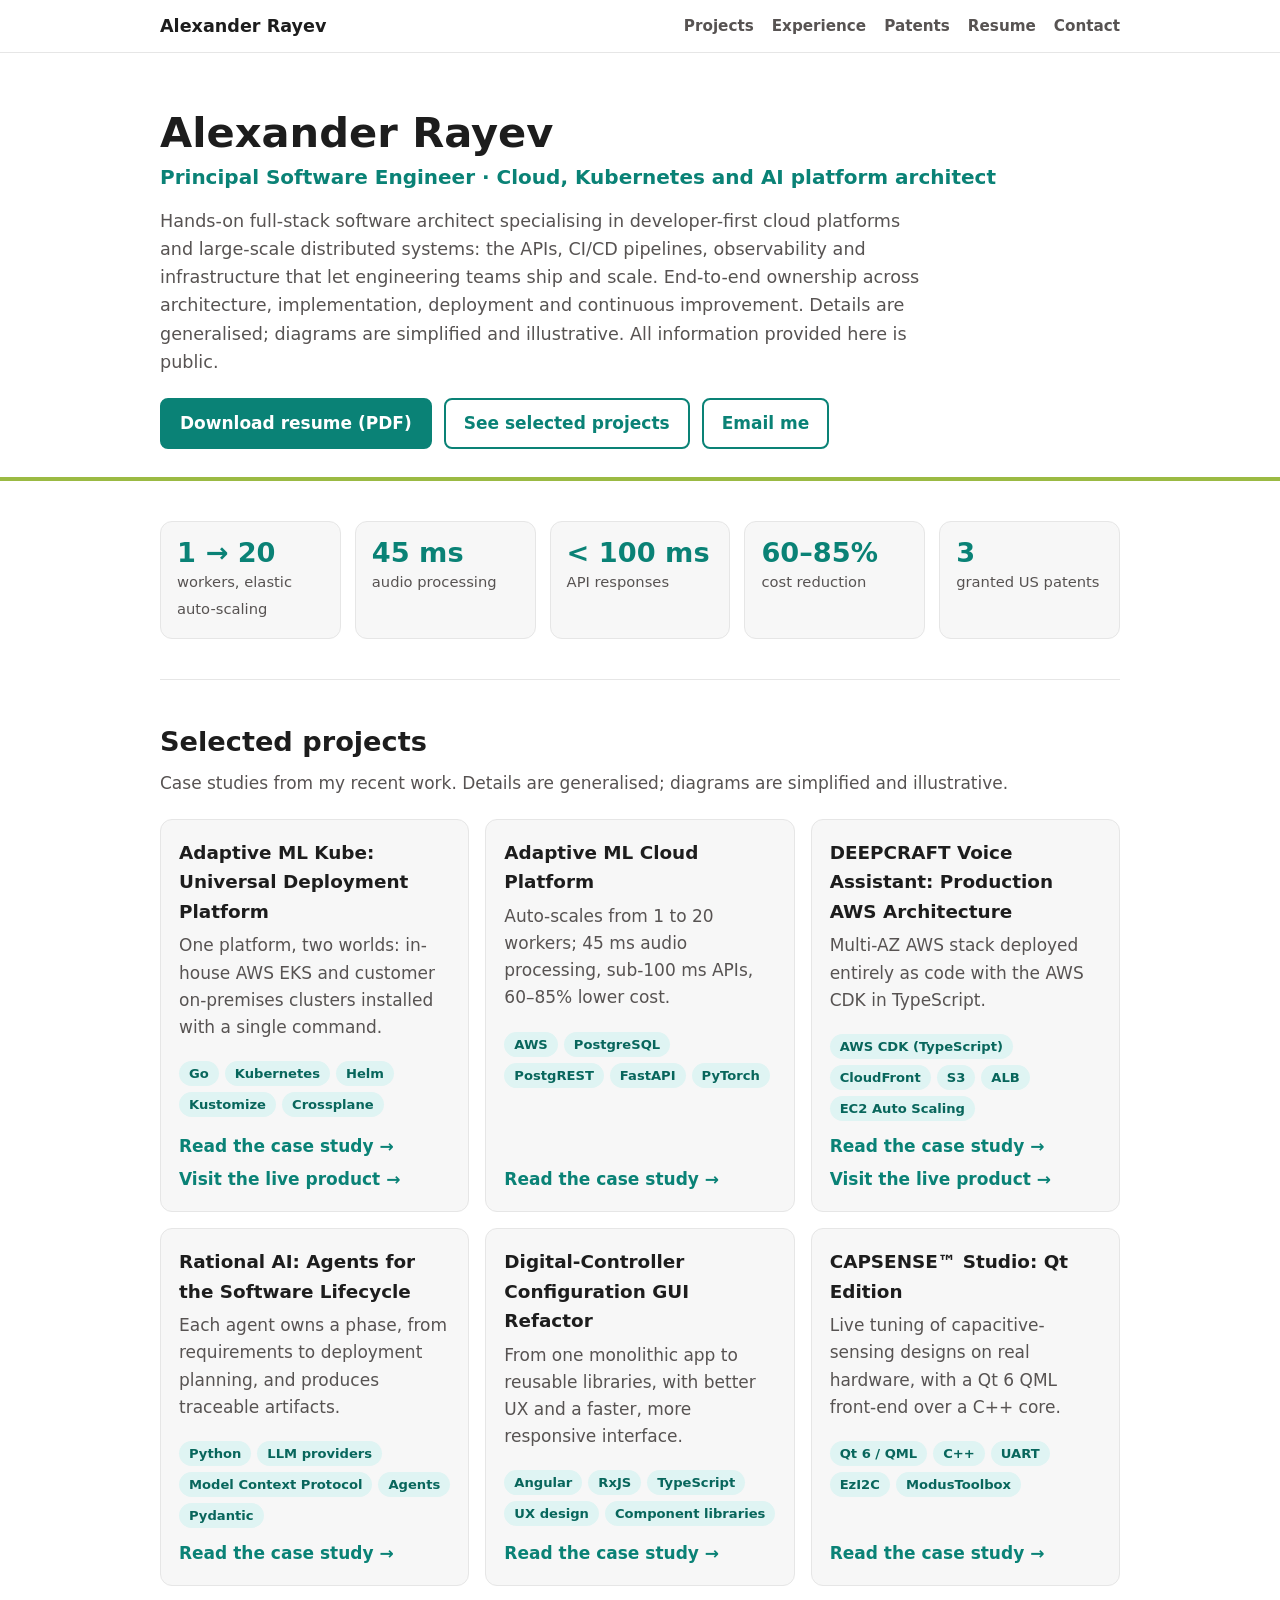
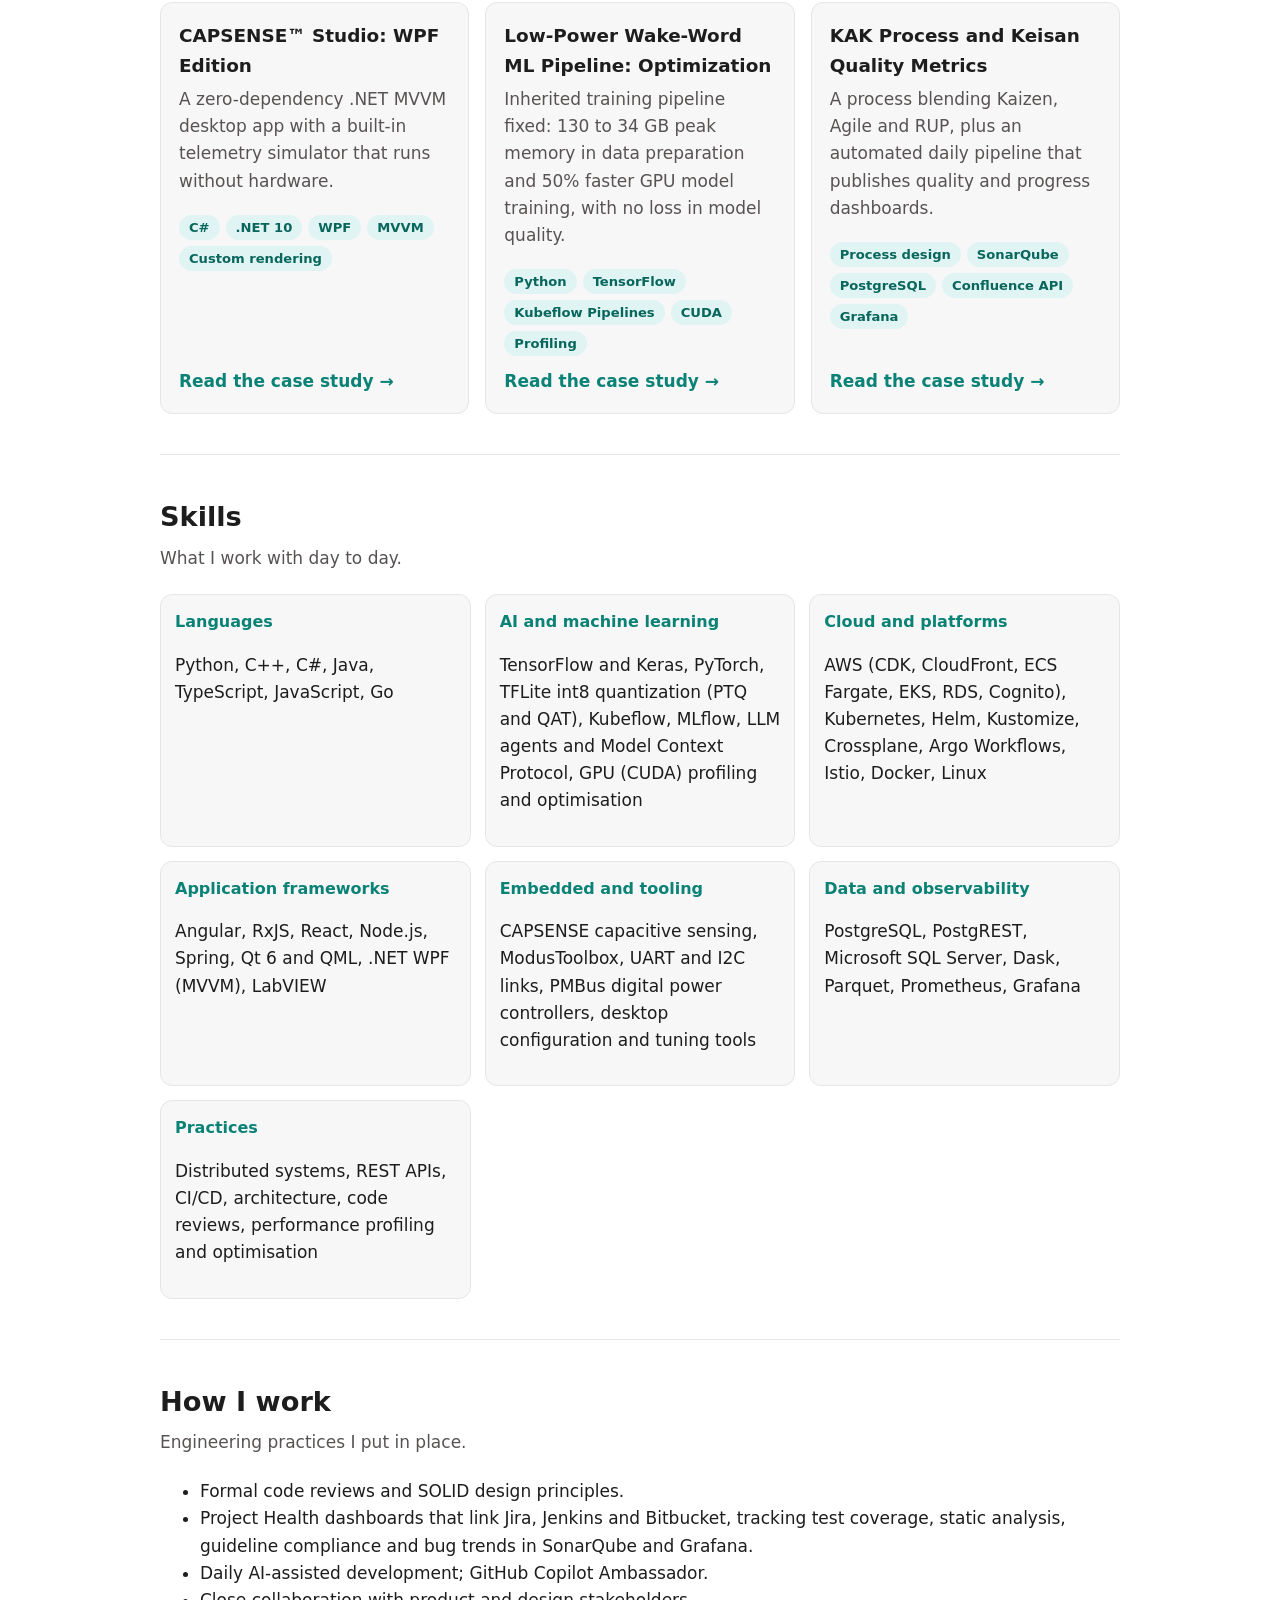
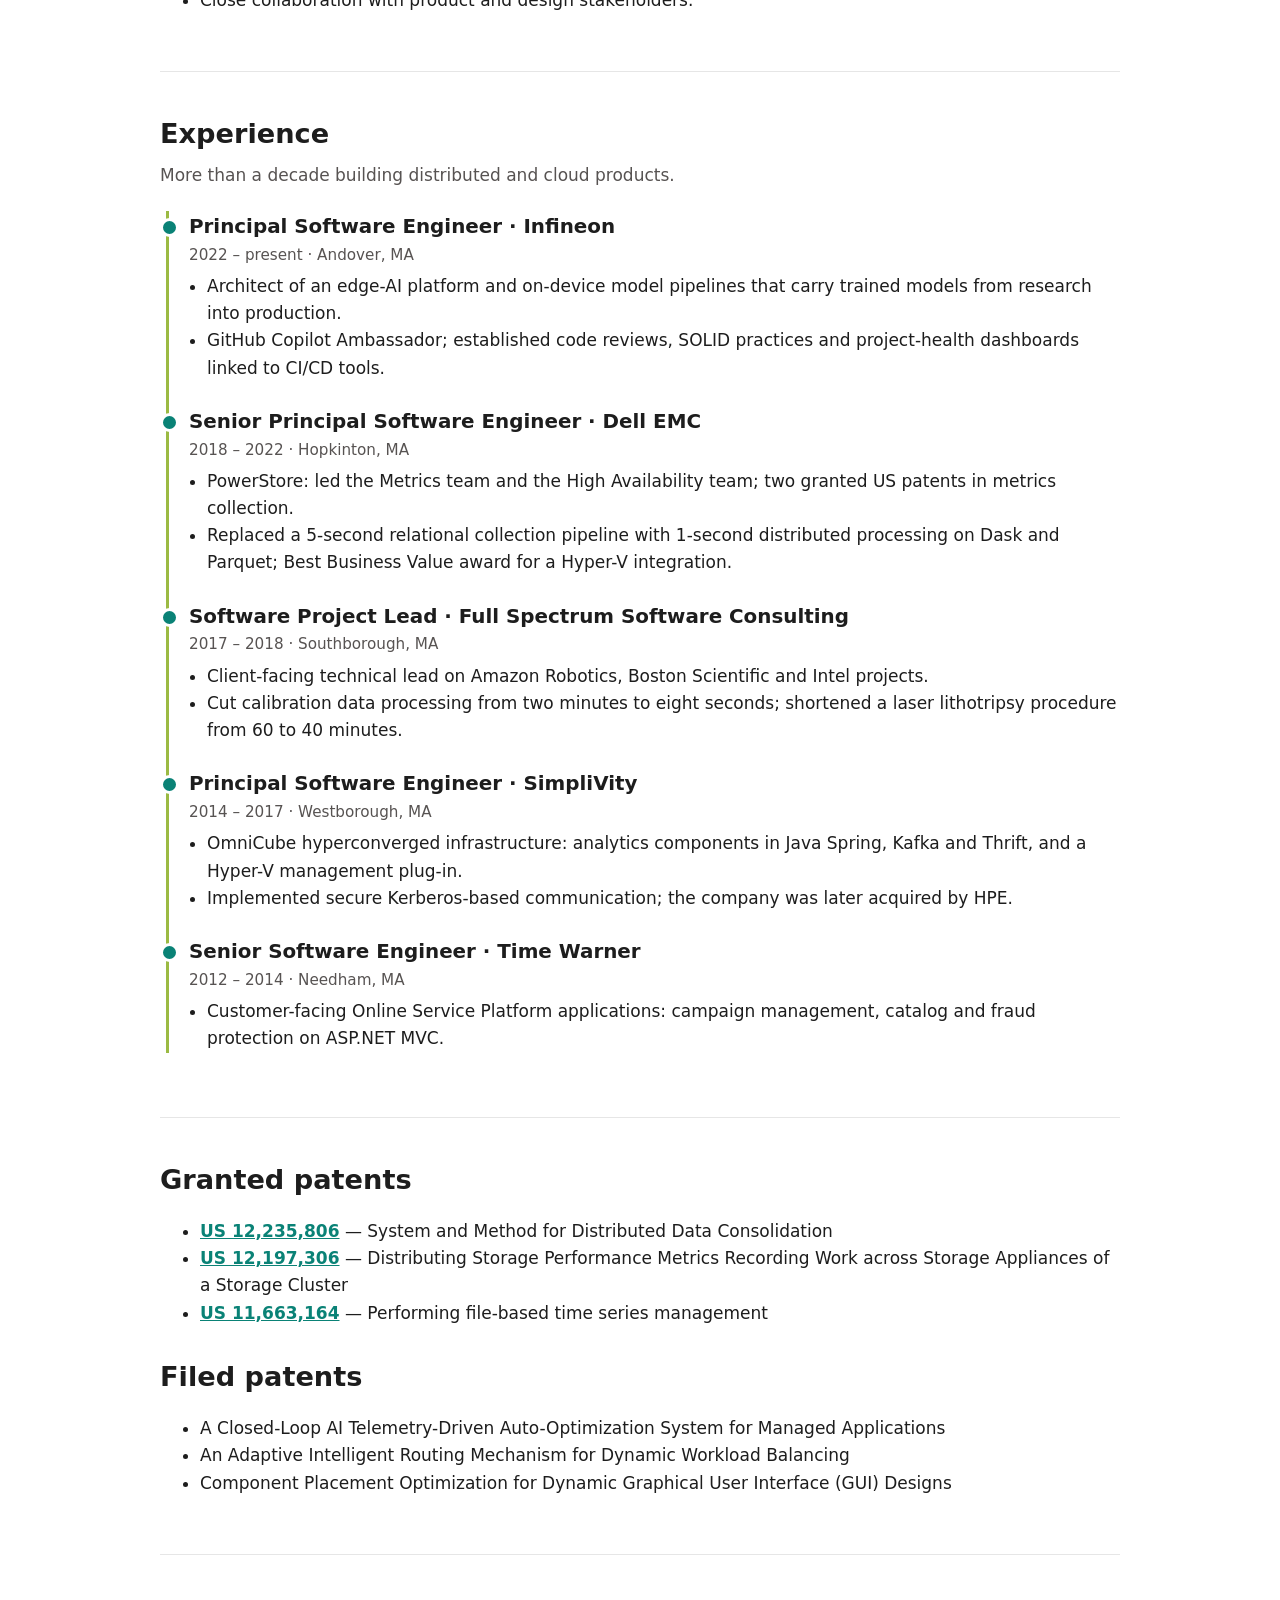
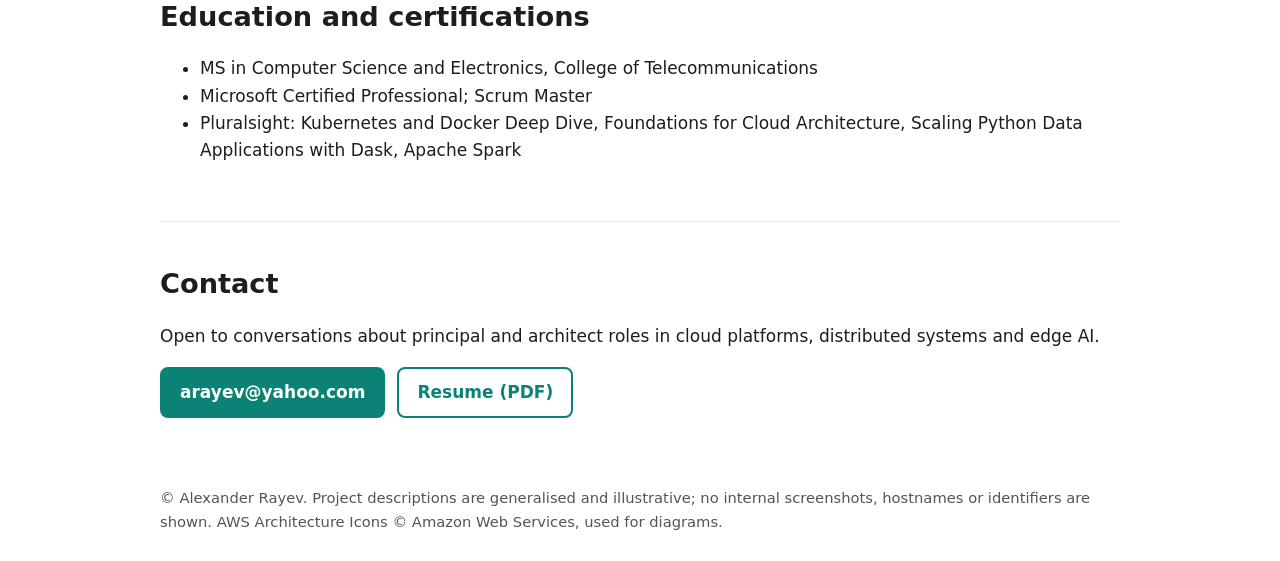
==== commit 349c1e0b: "Add KAK process and Keisan quality pipeline case study Co-authored-by: Copilot <223556219+Copilot@us" ====
--- a/index.html
+++ b/index.html
@@ -11,7 +11,7 @@
 <section aria-label="Highlights"><div class="stats">
 <div class="stat"><b>1 &rarr; 20</b><span>workers, elastic auto-scaling</span></div><div class="stat"><b>45 ms</b><span>audio processing</span></div>
 <div class="stat"><b>&lt; 100 ms</b><span>API responses</span></div><div class="stat"><b>60–85%</b><span>cost reduction</span></div><div class="stat"><b>3</b><span>granted US patents</span></div></div></section>
-<section id="projects"><h2>Selected projects</h2><p class="sub">Case studies from my recent work. Details are generalised; diagrams are simplified and illustrative.</p><div class="cards"><article class="card"><h3>Adaptive ML Kube: Universal Deployment Platform</h3><p>One platform, two worlds: in-house AWS EKS and customer on-premises clusters installed with a single command.</p><div class="chips"><span class="chip">Go</span><span class="chip">Kubernetes</span><span class="chip">Helm</span><span class="chip">Kustomize</span><span class="chip">Crossplane</span></div><a class="more" href="projects/adaptive-ml-kube.html">Read the case study &rarr;</a><a class="more" style="margin-top:6px" href="https://github.com/Infineon/amk/tree/main/0.1.2" target="_blank" rel="noopener">Visit the live product &rarr;</a></article><article class="card"><h3>Adaptive ML Cloud Platform</h3><p>Auto-scales from 1 to 20 workers; 45 ms audio processing, sub-100 ms APIs, 60–85% lower cost.</p><div class="chips"><span class="chip">AWS</span><span class="chip">PostgreSQL</span><span class="chip">PostgREST</span><span class="chip">FastAPI</span><span class="chip">PyTorch</span></div><a class="more" href="projects/adaptive-ml-cloud.html">Read the case study &rarr;</a></article><article class="card"><h3>DEEPCRAFT Voice Assistant: Production AWS Architecture</h3><p>Multi-AZ AWS stack deployed entirely as code with the AWS CDK in TypeScript.</p><div class="chips"><span class="chip">AWS CDK (TypeScript)</span><span class="chip">CloudFront</span><span class="chip">S3</span><span class="chip">ALB</span><span class="chip">EC2 Auto Scaling</span></div><a class="more" href="projects/deepcraft-voice-assistant.html">Read the case study &rarr;</a><a class="more" style="margin-top:6px" href="https://deepcraft-voice-assistant.infineon.com/welcome" target="_blank" rel="noopener">Visit the live product &rarr;</a></article><article class="card"><h3>Rational AI: Agents for the Software Lifecycle</h3><p>Each agent owns a phase, from requirements to deployment planning, and produces traceable artifacts.</p><div class="chips"><span class="chip">Python</span><span class="chip">LLM providers</span><span class="chip">Model Context Protocol</span><span class="chip">Agents</span><span class="chip">Pydantic</span></div><a class="more" href="projects/rational-ai.html">Read the case study &rarr;</a></article><article class="card"><h3>Digital-Controller Configuration GUI Refactor</h3><p>From one monolithic app to reusable libraries, with better UX and a faster, more responsive interface.</p><div class="chips"><span class="chip">Angular</span><span class="chip">RxJS</span><span class="chip">TypeScript</span><span class="chip">UX design</span><span class="chip">Component libraries</span></div><a class="more" href="projects/controller-configuration-gui.html">Read the case study &rarr;</a></article><article class="card"><h3>CAPSENSE&trade; Studio: Qt Edition</h3><p>Live tuning of capacitive-sensing designs on real hardware, with a Qt 6 QML front-end over a C++ core.</p><div class="chips"><span class="chip">Qt 6 / QML</span><span class="chip">C++</span><span class="chip">UART</span><span class="chip">EzI2C</span><span class="chip">ModusToolbox</span></div><a class="more" href="projects/capsense-studio-qt.html">Read the case study &rarr;</a></article><article class="card"><h3>CAPSENSE&trade; Studio: WPF Edition</h3><p>A zero-dependency .NET MVVM desktop app with a built-in telemetry simulator that runs without hardware.</p><div class="chips"><span class="chip">C#</span><span class="chip">.NET 10</span><span class="chip">WPF</span><span class="chip">MVVM</span><span class="chip">Custom rendering</span></div><a class="more" href="projects/capsense-studio-wpf.html">Read the case study &rarr;</a></article><article class="card"><h3>Low-Power Wake-Word ML Pipeline: Optimization</h3><p>Inherited training pipeline fixed: 130 to 34 GB peak memory in data preparation and 50% faster GPU model training, with no loss in model quality.</p><div class="chips"><span class="chip">Python</span><span class="chip">TensorFlow</span><span class="chip">Kubeflow Pipelines</span><span class="chip">CUDA</span><span class="chip">Profiling</span></div><a class="more" href="projects/wake-word-ml-pipeline.html">Read the case study &rarr;</a></article></div></section>
+<section id="projects"><h2>Selected projects</h2><p class="sub">Case studies from my recent work. Details are generalised; diagrams are simplified and illustrative.</p><div class="cards"><article class="card"><h3>Adaptive ML Kube: Universal Deployment Platform</h3><p>One platform, two worlds: in-house AWS EKS and customer on-premises clusters installed with a single command.</p><div class="chips"><span class="chip">Go</span><span class="chip">Kubernetes</span><span class="chip">Helm</span><span class="chip">Kustomize</span><span class="chip">Crossplane</span></div><a class="more" href="projects/adaptive-ml-kube.html">Read the case study &rarr;</a><a class="more" style="margin-top:6px" href="https://github.com/Infineon/amk/tree/main/0.1.2" target="_blank" rel="noopener">Visit the live product &rarr;</a></article><article class="card"><h3>Adaptive ML Cloud Platform</h3><p>Auto-scales from 1 to 20 workers; 45 ms audio processing, sub-100 ms APIs, 60–85% lower cost.</p><div class="chips"><span class="chip">AWS</span><span class="chip">PostgreSQL</span><span class="chip">PostgREST</span><span class="chip">FastAPI</span><span class="chip">PyTorch</span></div><a class="more" href="projects/adaptive-ml-cloud.html">Read the case study &rarr;</a></article><article class="card"><h3>DEEPCRAFT Voice Assistant: Production AWS Architecture</h3><p>Multi-AZ AWS stack deployed entirely as code with the AWS CDK in TypeScript.</p><div class="chips"><span class="chip">AWS CDK (TypeScript)</span><span class="chip">CloudFront</span><span class="chip">S3</span><span class="chip">ALB</span><span class="chip">EC2 Auto Scaling</span></div><a class="more" href="projects/deepcraft-voice-assistant.html">Read the case study &rarr;</a><a class="more" style="margin-top:6px" href="https://deepcraft-voice-assistant.infineon.com/welcome" target="_blank" rel="noopener">Visit the live product &rarr;</a></article><article class="card"><h3>Rational AI: Agents for the Software Lifecycle</h3><p>Each agent owns a phase, from requirements to deployment planning, and produces traceable artifacts.</p><div class="chips"><span class="chip">Python</span><span class="chip">LLM providers</span><span class="chip">Model Context Protocol</span><span class="chip">Agents</span><span class="chip">Pydantic</span></div><a class="more" href="projects/rational-ai.html">Read the case study &rarr;</a></article><article class="card"><h3>Digital-Controller Configuration GUI Refactor</h3><p>From one monolithic app to reusable libraries, with better UX and a faster, more responsive interface.</p><div class="chips"><span class="chip">Angular</span><span class="chip">RxJS</span><span class="chip">TypeScript</span><span class="chip">UX design</span><span class="chip">Component libraries</span></div><a class="more" href="projects/controller-configuration-gui.html">Read the case study &rarr;</a></article><article class="card"><h3>CAPSENSE&trade; Studio: Qt Edition</h3><p>Live tuning of capacitive-sensing designs on real hardware, with a Qt 6 QML front-end over a C++ core.</p><div class="chips"><span class="chip">Qt 6 / QML</span><span class="chip">C++</span><span class="chip">UART</span><span class="chip">EzI2C</span><span class="chip">ModusToolbox</span></div><a class="more" href="projects/capsense-studio-qt.html">Read the case study &rarr;</a></article><article class="card"><h3>CAPSENSE&trade; Studio: WPF Edition</h3><p>A zero-dependency .NET MVVM desktop app with a built-in telemetry simulator that runs without hardware.</p><div class="chips"><span class="chip">C#</span><span class="chip">.NET 10</span><span class="chip">WPF</span><span class="chip">MVVM</span><span class="chip">Custom rendering</span></div><a class="more" href="projects/capsense-studio-wpf.html">Read the case study &rarr;</a></article><article class="card"><h3>Low-Power Wake-Word ML Pipeline: Optimization</h3><p>Inherited training pipeline fixed: 130 to 34 GB peak memory in data preparation and 50% faster GPU model training, with no loss in model quality.</p><div class="chips"><span class="chip">Python</span><span class="chip">TensorFlow</span><span class="chip">Kubeflow Pipelines</span><span class="chip">CUDA</span><span class="chip">Profiling</span></div><a class="more" href="projects/wake-word-ml-pipeline.html">Read the case study &rarr;</a></article><article class="card"><h3>KAK Process and Keisan Quality Metrics</h3><p>A process blending Kaizen, Agile and RUP, plus an automated daily pipeline that publishes quality and progress dashboards.</p><div class="chips"><span class="chip">Process design</span><span class="chip">SonarQube</span><span class="chip">PostgreSQL</span><span class="chip">Confluence API</span><span class="chip">Grafana</span></div><a class="more" href="projects/keisan-quality-process.html">Read the case study &rarr;</a></article></div></section>
 <section id="skills"><h2>Skills</h2><p class="sub">What I work with day to day.</p><div class="skills"><div><h3>Languages</h3><p>Python, C++, C#, Java, TypeScript, JavaScript, Go</p></div><div><h3>AI and machine learning</h3><p>TensorFlow and Keras, PyTorch, TFLite int8 quantization (PTQ and QAT), Kubeflow, MLflow, LLM agents and Model Context Protocol, GPU (CUDA) profiling and optimisation</p></div><div><h3>Cloud and platforms</h3><p>AWS (CDK, CloudFront, ECS Fargate, EKS, RDS, Cognito), Kubernetes, Helm, Kustomize, Crossplane, Argo Workflows, Istio, Docker, Linux</p></div><div><h3>Application frameworks</h3><p>Angular, RxJS, React, Node.js, Spring, Qt 6 and QML, .NET WPF (MVVM), LabVIEW</p></div><div><h3>Embedded and tooling</h3><p>CAPSENSE capacitive sensing, ModusToolbox, UART and I2C links, PMBus digital power controllers, desktop configuration and tuning tools</p></div><div><h3>Data and observability</h3><p>PostgreSQL, PostgREST, Microsoft SQL Server, Dask, Parquet, Prometheus, Grafana</p></div><div><h3>Practices</h3><p>Distributed systems, REST APIs, CI/CD, architecture, code reviews, performance profiling and optimisation</p></div></div></section>
 <section id="how"><h2>How I work</h2><p class="sub">Engineering practices I put in place.</p><ul>
 <li>Formal code reviews and SOLID design principles.</li><li>Project Health dashboards that link Jira, Jenkins and Bitbucket, tracking test coverage, static analysis, guideline compliance and bug trends in SonarQube and Grafana.</li>
